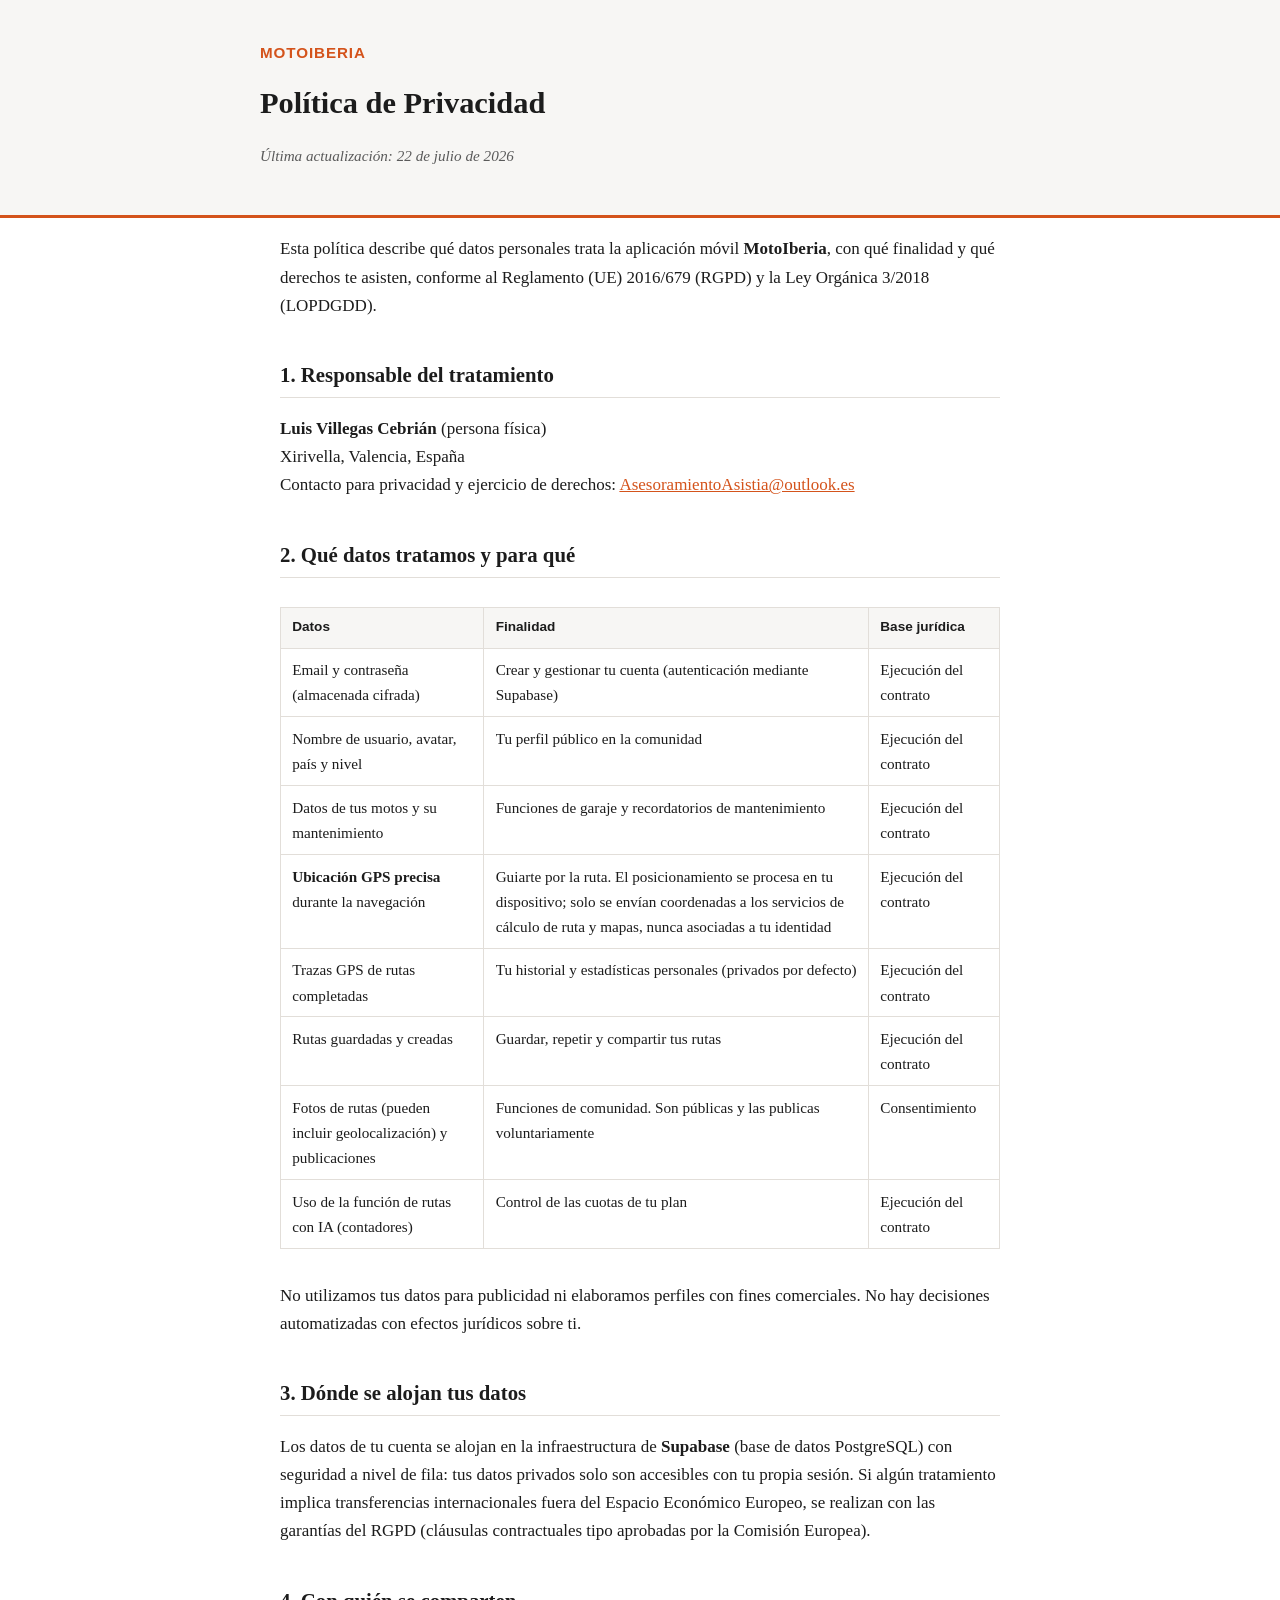
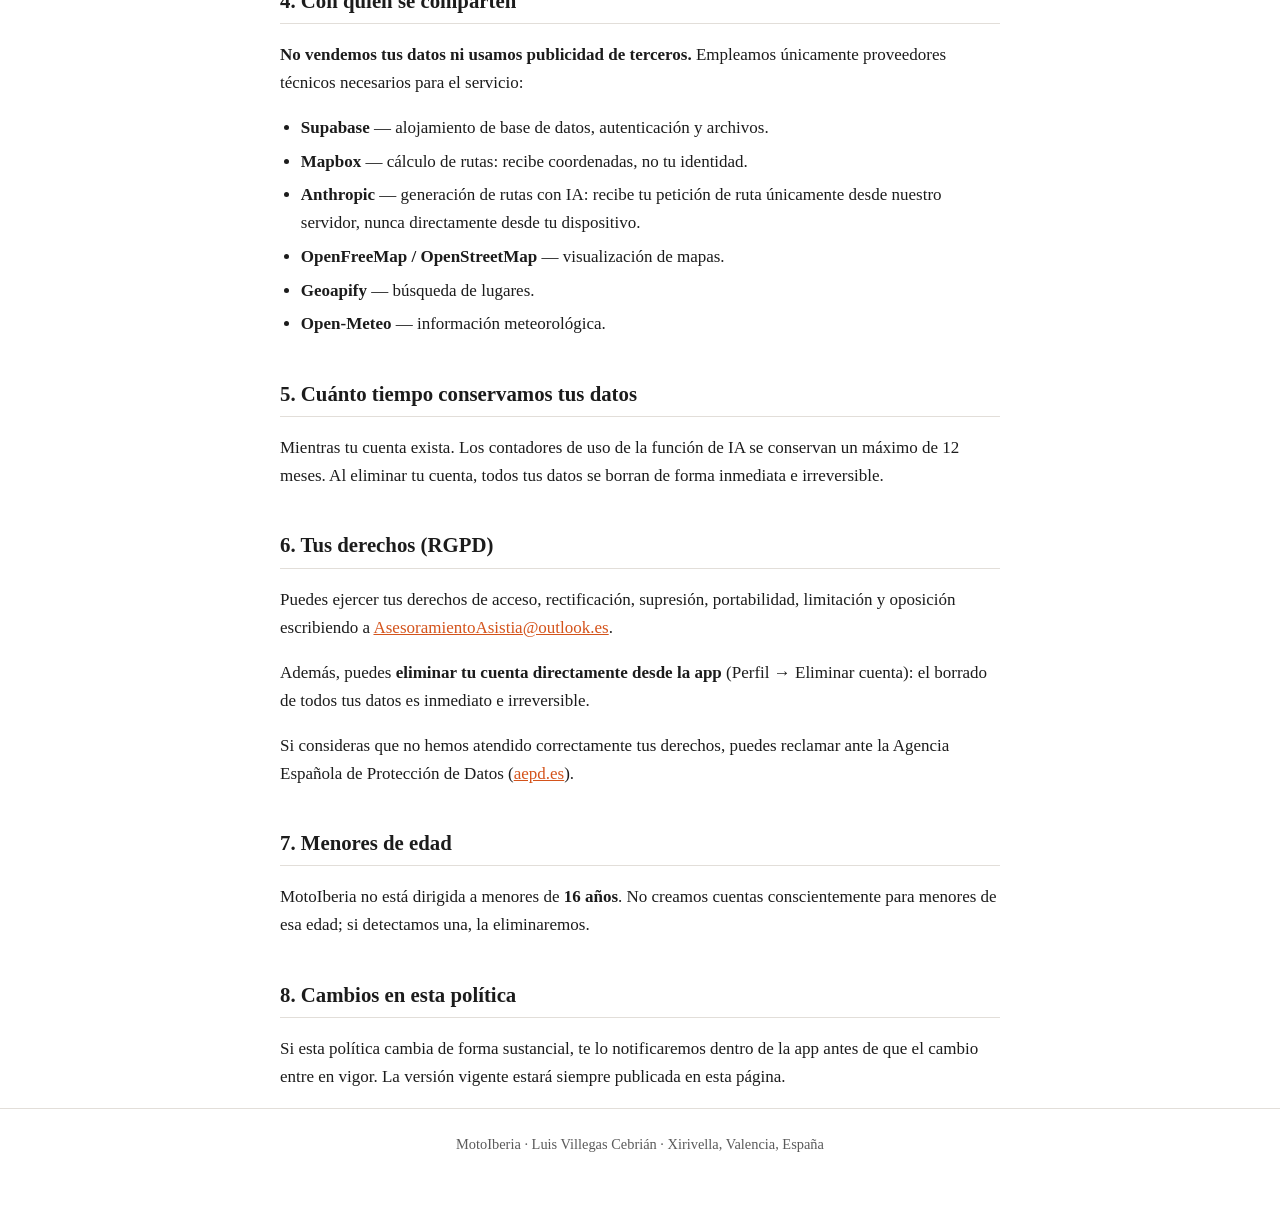
==== index.html @ 8671e5a4 "Política de privacidad de MotoIberia v1 (22/07/2026) Co-Authored-By: Claude Fable 5 <noreply@anthrop" ====
<!DOCTYPE html>
<html lang="es">
<head>
<meta charset="utf-8">
<meta name="viewport" content="width=device-width, initial-scale=1">
<title>Política de Privacidad · MotoIberia</title>
<meta name="description" content="Política de privacidad de la aplicación MotoIberia — rutas en moto por la Península Ibérica.">
<style>
  :root {
    --bg: #ffffff;
    --surface: #f7f6f4;
    --text: #1c1c1c;
    --muted: #5a5a5a;
    --accent: #d4531b;
    --border: #e2ded9;
  }
  @media (prefers-color-scheme: dark) {
    :root {
      --bg: #0d0d0d;
      --surface: #161616;
      --text: #f0f0f0;
      --muted: #a8a8a8;
      --accent: #ff6b2b;
      --border: #2a2a2a;
    }
  }
  * { box-sizing: border-box; }
  body {
    margin: 0;
    background: var(--bg);
    color: var(--text);
    font: 17px/1.65 Georgia, "Times New Roman", serif;
  }
  header {
    border-bottom: 3px solid var(--accent);
    background: var(--surface);
    padding: 2.5rem 1.25rem 2rem;
  }
  .wrap { max-width: 760px; margin: 0 auto; padding: 0 1.25rem; }
  header .wrap { padding: 0; max-width: 760px; margin: 0 auto; }
  h1 { font-size: 1.9rem; margin: 0 0 .4rem; }
  .brand {
    font-family: "Helvetica Neue", Arial, sans-serif;
    font-weight: 700;
    letter-spacing: .06em;
    text-transform: uppercase;
    color: var(--accent);
    font-size: .95rem;
    margin-bottom: .8rem;
  }
  .updated { color: var(--muted); font-size: .95rem; font-style: italic; }
  main { padding: 2rem 0 4rem; }
  h2 {
    font-size: 1.3rem;
    margin: 2.4rem 0 .8rem;
    padding-bottom: .3rem;
    border-bottom: 1px solid var(--border);
  }
  table { border-collapse: collapse; width: 100%; margin: 1rem 0; font-size: .95rem; }
  th, td { border: 1px solid var(--border); padding: .55rem .7rem; text-align: left; vertical-align: top; }
  th { background: var(--surface); font-family: "Helvetica Neue", Arial, sans-serif; font-size: .85rem; }
  .tabla-scroll { overflow-x: auto; }
  a { color: var(--accent); }
  footer {
    border-top: 1px solid var(--border);
    color: var(--muted);
    font-size: .9rem;
    padding: 1.5rem 1.25rem 3rem;
    text-align: center;
  }
  ul { padding-left: 1.3rem; }
  li { margin-bottom: .35rem; }
</style>
</head>
<body>

<header>
  <div class="wrap">
    <div class="brand">MotoIberia</div>
    <h1>Política de Privacidad</h1>
    <p class="updated">Última actualización: 22 de julio de 2026</p>
  </div>
</header>

<main class="wrap">

  <p>Esta política describe qué datos personales trata la aplicación móvil
  <strong>MotoIberia</strong>, con qué finalidad y qué derechos te asisten,
  conforme al Reglamento (UE) 2016/679 (RGPD) y la Ley Orgánica 3/2018
  (LOPDGDD).</p>

  <h2>1. Responsable del tratamiento</h2>
  <p>
    <strong>Luis Villegas Cebrián</strong> (persona física)<br>
    Xirivella, Valencia, España<br>
    Contacto para privacidad y ejercicio de derechos:
    <a href="mailto:AsesoramientoAsistia@outlook.es">AsesoramientoAsistia@outlook.es</a>
  </p>

  <h2>2. Qué datos tratamos y para qué</h2>
  <div class="tabla-scroll">
  <table>
    <tr><th>Datos</th><th>Finalidad</th><th>Base jurídica</th></tr>
    <tr>
      <td>Email y contraseña (almacenada cifrada)</td>
      <td>Crear y gestionar tu cuenta (autenticación mediante Supabase)</td>
      <td>Ejecución del contrato</td>
    </tr>
    <tr>
      <td>Nombre de usuario, avatar, país y nivel</td>
      <td>Tu perfil público en la comunidad</td>
      <td>Ejecución del contrato</td>
    </tr>
    <tr>
      <td>Datos de tus motos y su mantenimiento</td>
      <td>Funciones de garaje y recordatorios de mantenimiento</td>
      <td>Ejecución del contrato</td>
    </tr>
    <tr>
      <td><strong>Ubicación GPS precisa</strong> durante la navegación</td>
      <td>Guiarte por la ruta. El posicionamiento se procesa en tu dispositivo;
          solo se envían coordenadas a los servicios de cálculo de ruta y mapas,
          nunca asociadas a tu identidad</td>
      <td>Ejecución del contrato</td>
    </tr>
    <tr>
      <td>Trazas GPS de rutas completadas</td>
      <td>Tu historial y estadísticas personales (privados por defecto)</td>
      <td>Ejecución del contrato</td>
    </tr>
    <tr>
      <td>Rutas guardadas y creadas</td>
      <td>Guardar, repetir y compartir tus rutas</td>
      <td>Ejecución del contrato</td>
    </tr>
    <tr>
      <td>Fotos de rutas (pueden incluir geolocalización) y publicaciones</td>
      <td>Funciones de comunidad. Son públicas y las publicas voluntariamente</td>
      <td>Consentimiento</td>
    </tr>
    <tr>
      <td>Uso de la función de rutas con IA (contadores)</td>
      <td>Control de las cuotas de tu plan</td>
      <td>Ejecución del contrato</td>
    </tr>
  </table>
  </div>
  <p>No utilizamos tus datos para publicidad ni elaboramos perfiles con fines
  comerciales. No hay decisiones automatizadas con efectos jurídicos sobre ti.</p>

  <h2>3. Dónde se alojan tus datos</h2>
  <p>Los datos de tu cuenta se alojan en la infraestructura de
  <strong>Supabase</strong> (base de datos PostgreSQL) con seguridad a nivel de
  fila: tus datos privados solo son accesibles con tu propia sesión. Si algún
  tratamiento implica transferencias internacionales fuera del Espacio Económico
  Europeo, se realizan con las garantías del RGPD (cláusulas contractuales tipo
  aprobadas por la Comisión Europea).</p>

  <h2>4. Con quién se comparten</h2>
  <p><strong>No vendemos tus datos ni usamos publicidad de terceros.</strong>
  Empleamos únicamente proveedores técnicos necesarios para el servicio:</p>
  <ul>
    <li><strong>Supabase</strong> — alojamiento de base de datos, autenticación y archivos.</li>
    <li><strong>Mapbox</strong> — cálculo de rutas: recibe coordenadas, no tu identidad.</li>
    <li><strong>Anthropic</strong> — generación de rutas con IA: recibe tu petición de
        ruta únicamente desde nuestro servidor, nunca directamente desde tu dispositivo.</li>
    <li><strong>OpenFreeMap / OpenStreetMap</strong> — visualización de mapas.</li>
    <li><strong>Geoapify</strong> — búsqueda de lugares.</li>
    <li><strong>Open-Meteo</strong> — información meteorológica.</li>
  </ul>

  <h2>5. Cuánto tiempo conservamos tus datos</h2>
  <p>Mientras tu cuenta exista. Los contadores de uso de la función de IA se
  conservan un máximo de 12 meses. Al eliminar tu cuenta, todos tus datos se
  borran de forma inmediata e irreversible.</p>

  <h2>6. Tus derechos (RGPD)</h2>
  <p>Puedes ejercer tus derechos de acceso, rectificación, supresión,
  portabilidad, limitación y oposición escribiendo a
  <a href="mailto:AsesoramientoAsistia@outlook.es">AsesoramientoAsistia@outlook.es</a>.</p>
  <p>Además, puedes <strong>eliminar tu cuenta directamente desde la app</strong>
  (Perfil → Eliminar cuenta): el borrado de todos tus datos es inmediato e
  irreversible.</p>
  <p>Si consideras que no hemos atendido correctamente tus derechos, puedes
  reclamar ante la Agencia Española de Protección de Datos
  (<a href="https://www.aepd.es" rel="noopener">aepd.es</a>).</p>

  <h2>7. Menores de edad</h2>
  <p>MotoIberia no está dirigida a menores de <strong>16 años</strong>. No
  creamos cuentas conscientemente para menores de esa edad; si detectamos una,
  la eliminaremos.</p>

  <h2>8. Cambios en esta política</h2>
  <p>Si esta política cambia de forma sustancial, te lo notificaremos dentro de
  la app antes de que el cambio entre en vigor. La versión vigente estará
  siempre publicada en esta página.</p>

</main>

<footer>
  MotoIberia · Luis Villegas Cebrián · Xirivella, Valencia, España
</footer>

</body>
</html>
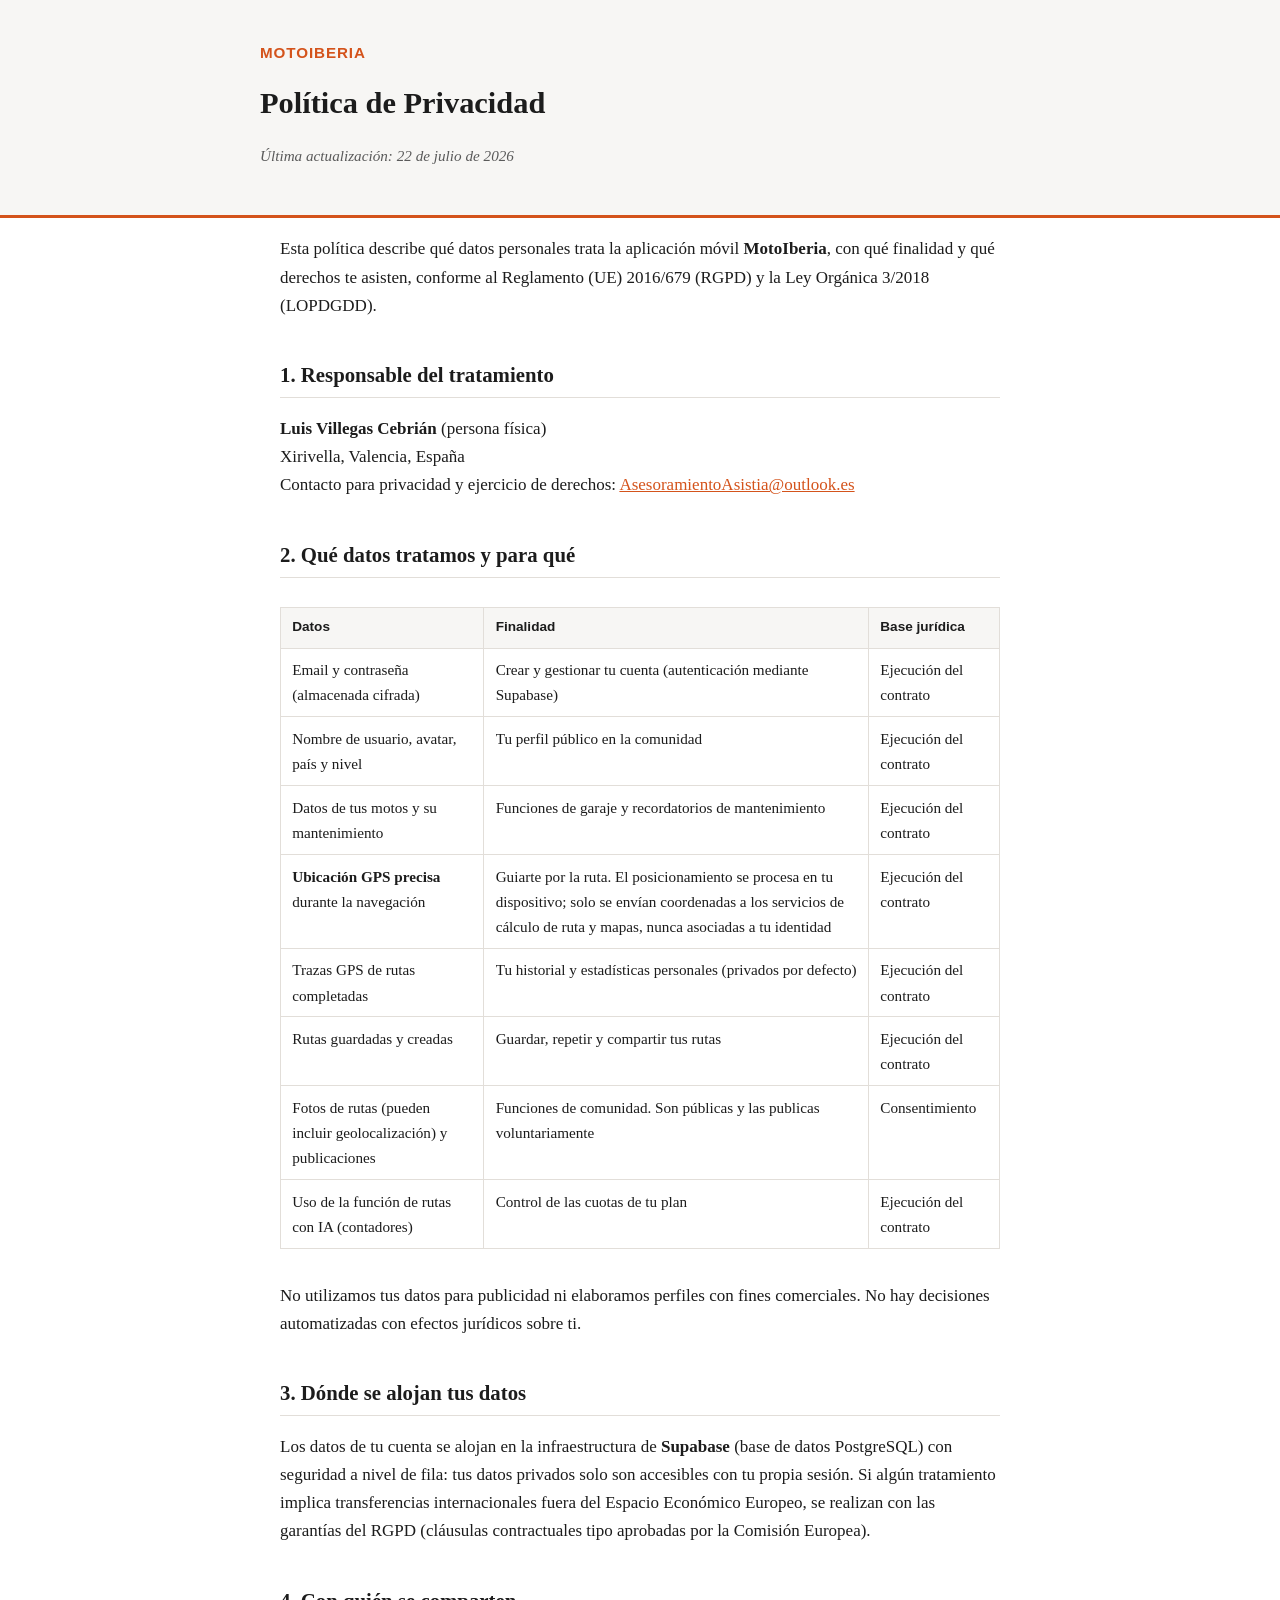
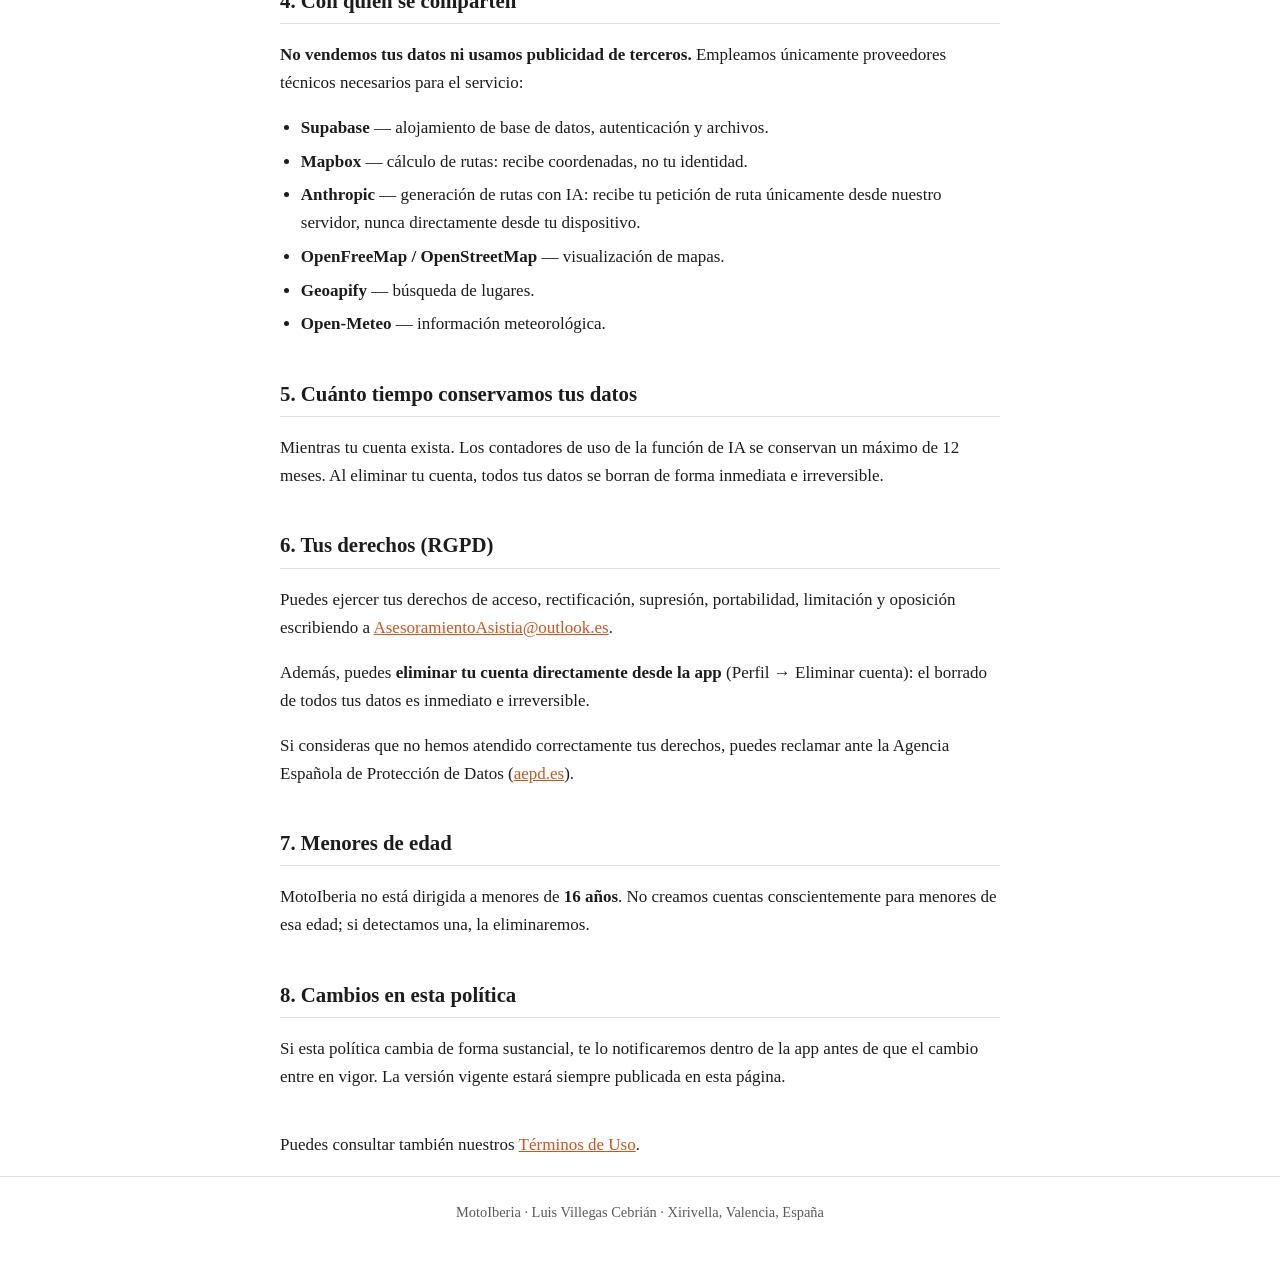
==== commit 2884c55a: "Términos de Uso de MotoIberia v1 (09/08/2026) Requisito de Apple (guideline 1.2) para apps con conte" ====
--- a/index.html
+++ b/index.html
@@ -195,6 +195,11 @@
   la app antes de que el cambio entre en vigor. La versión vigente estará
   siempre publicada en esta página.</p>
 
+  <p style="margin-top:2.5rem">
+    Puedes consultar también nuestros
+    <a href="./terminos.html">Términos de Uso</a>.
+  </p>
+
 </main>
 
 <footer>
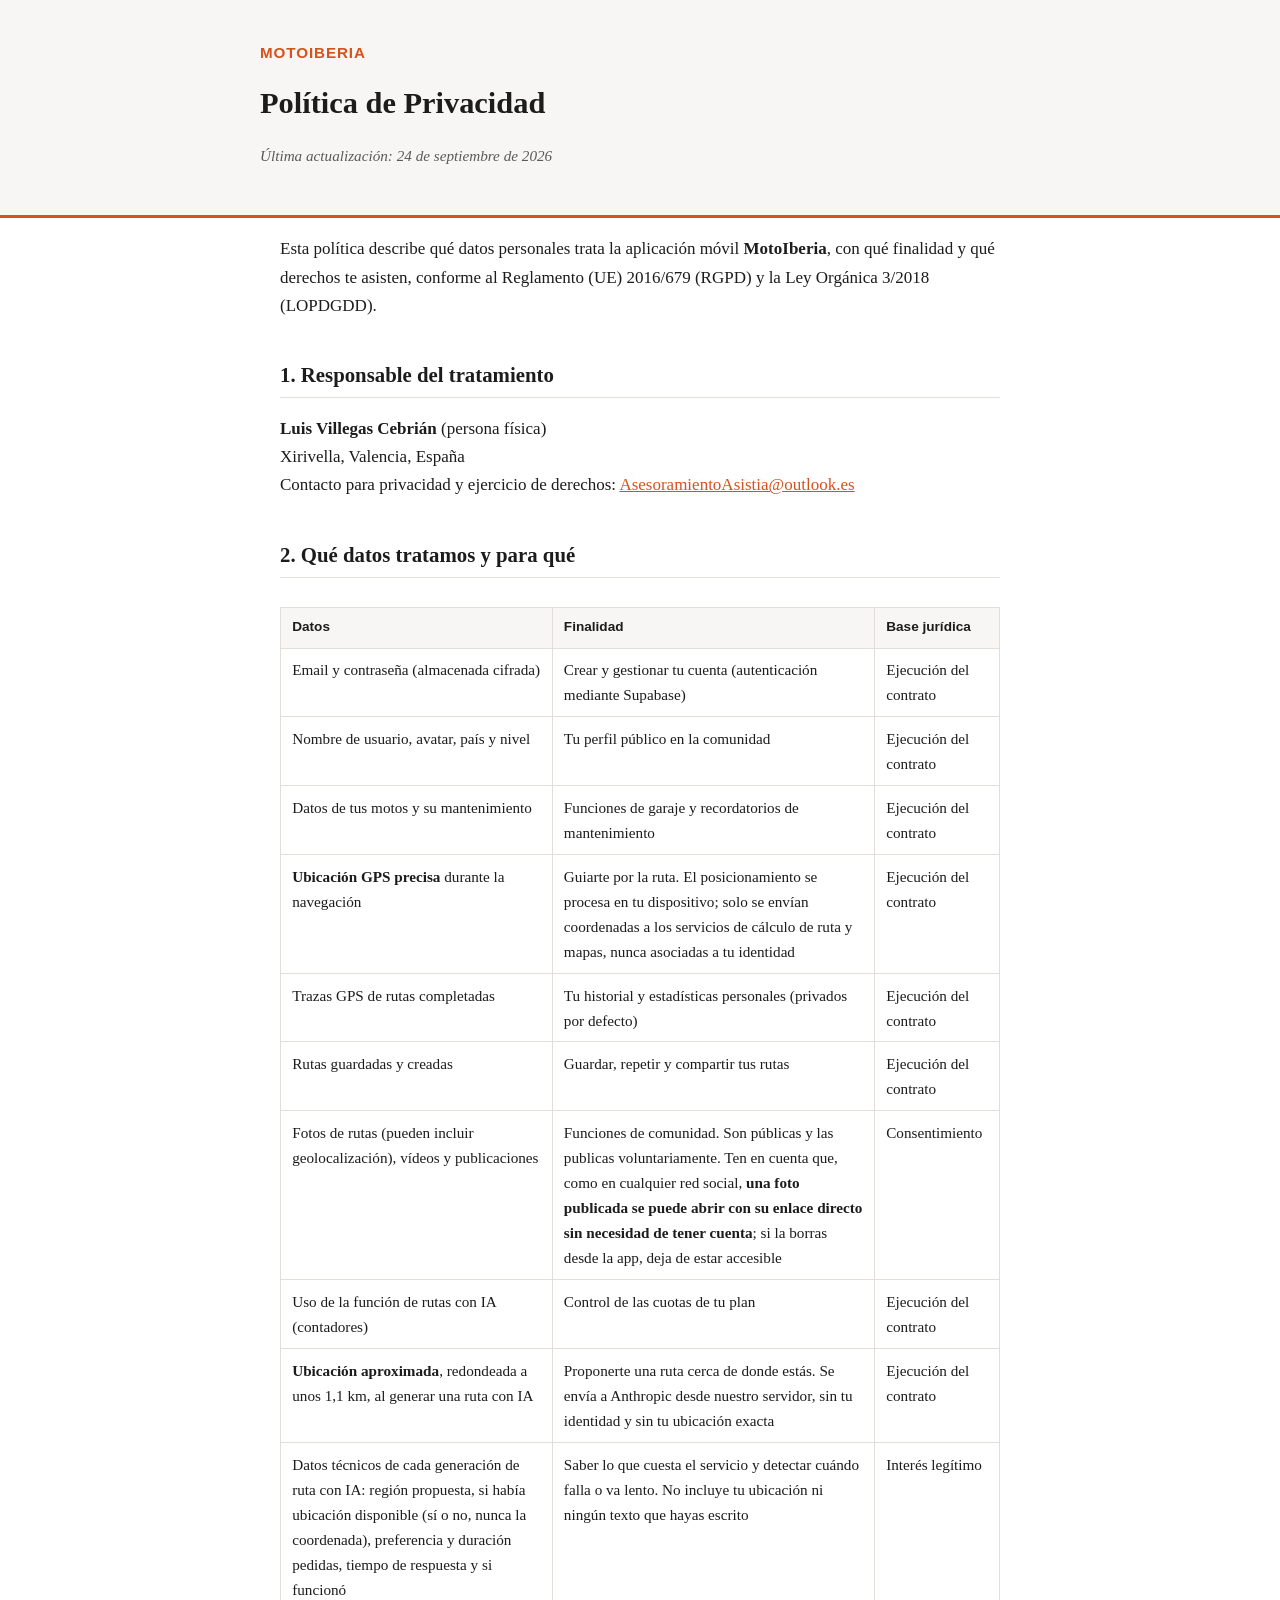
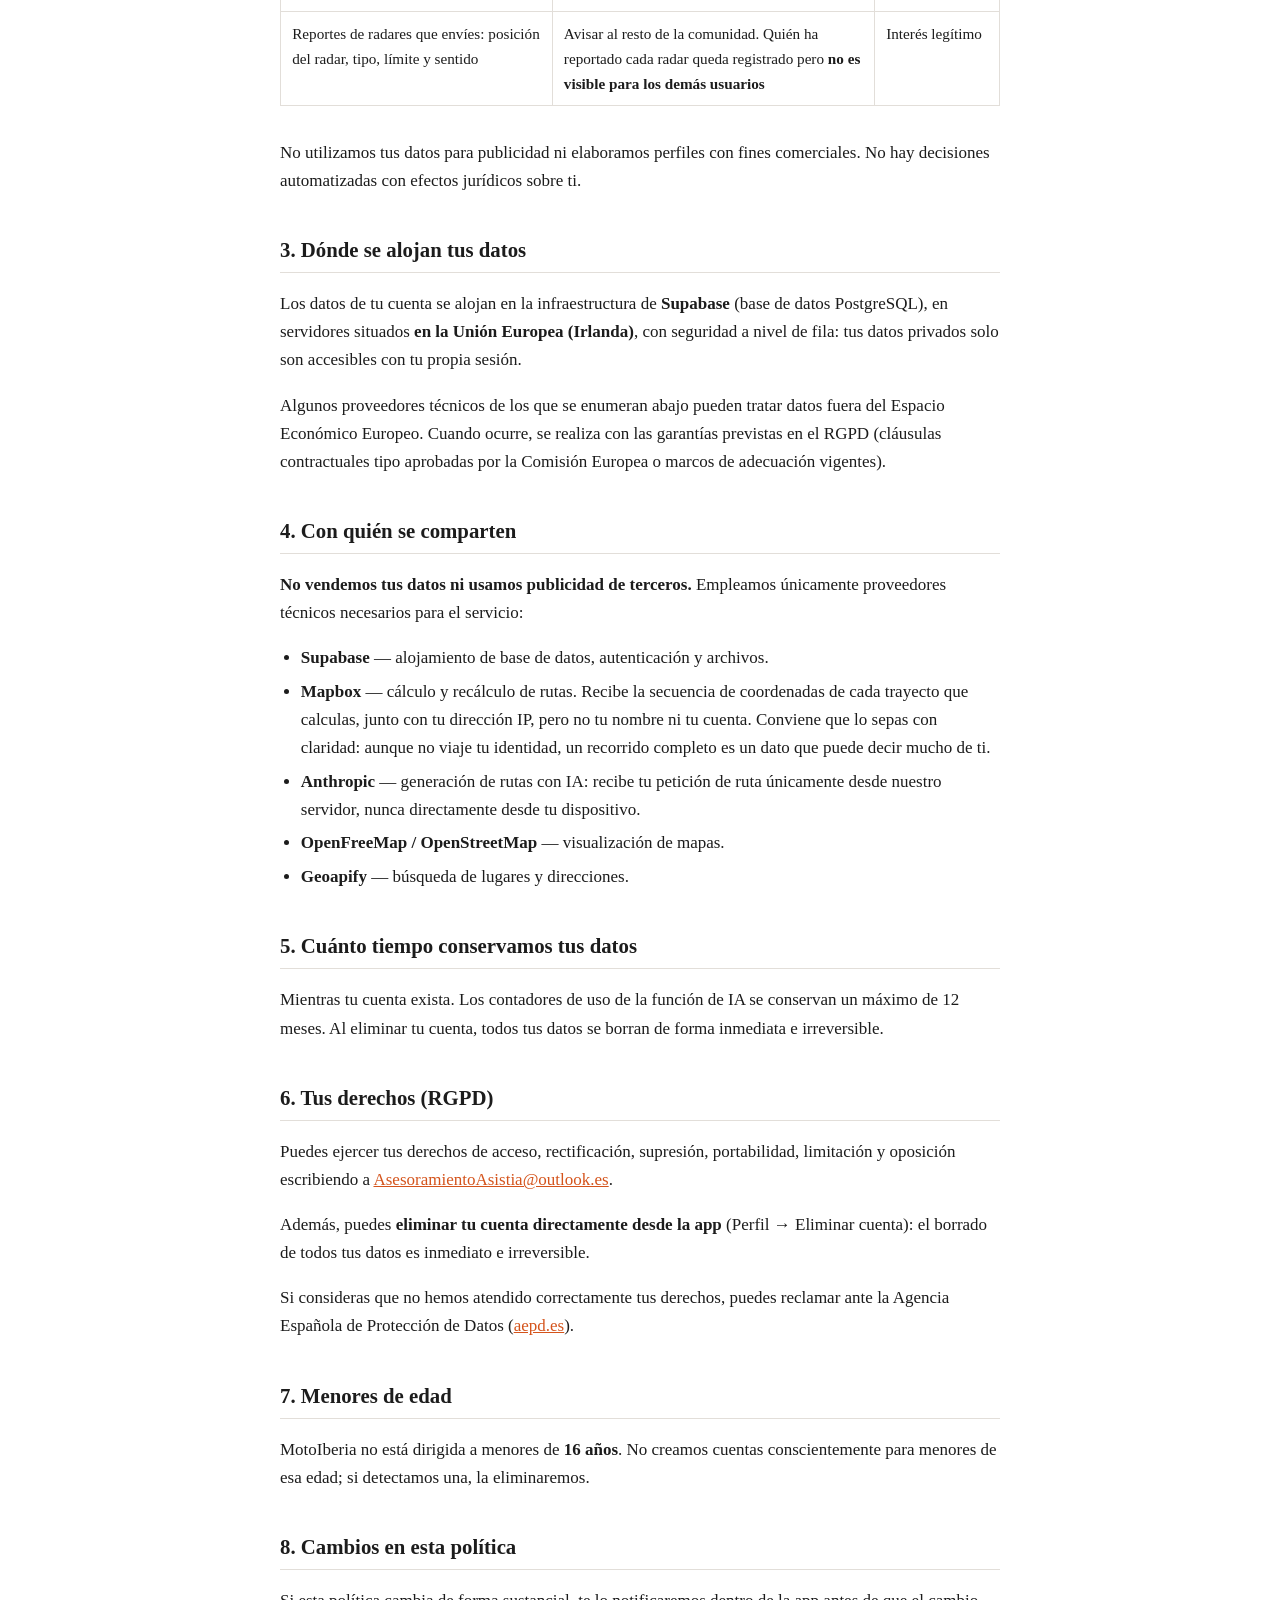
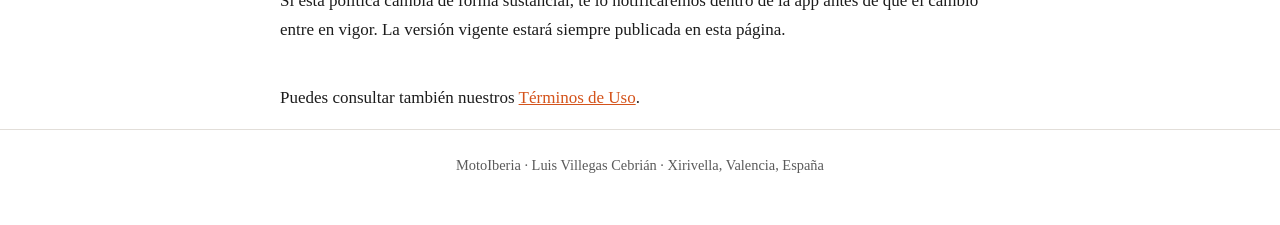
==== commit 44546ddf: "Politica al dia con lo que la app hace de verdad (24/09/2026) Revisada contra el codigo fichero a fi" ====
--- a/index.html
+++ b/index.html
@@ -78,7 +78,7 @@
   <div class="wrap">
     <div class="brand">MotoIberia</div>
     <h1>Política de Privacidad</h1>
-    <p class="updated">Última actualización: 22 de julio de 2026</p>
+    <p class="updated">Última actualización: 24 de septiembre de 2026</p>
   </div>
 </header>
 
@@ -134,14 +134,41 @@
       <td>Ejecución del contrato</td>
     </tr>
     <tr>
-      <td>Fotos de rutas (pueden incluir geolocalización) y publicaciones</td>
-      <td>Funciones de comunidad. Son públicas y las publicas voluntariamente</td>
+      <td>Fotos de rutas (pueden incluir geolocalización), vídeos y
+          publicaciones</td>
+      <td>Funciones de comunidad. Son públicas y las publicas voluntariamente.
+          Ten en cuenta que, como en cualquier red social, <strong>una foto
+          publicada se puede abrir con su enlace directo sin necesidad de
+          tener cuenta</strong>; si la borras desde la app, deja de estar
+          accesible</td>
       <td>Consentimiento</td>
     </tr>
     <tr>
       <td>Uso de la función de rutas con IA (contadores)</td>
       <td>Control de las cuotas de tu plan</td>
       <td>Ejecución del contrato</td>
+    </tr>
+    <tr>
+      <td><strong>Ubicación aproximada</strong>, redondeada a unos 1,1&nbsp;km,
+          al generar una ruta con IA</td>
+      <td>Proponerte una ruta cerca de donde estás. Se envía a Anthropic desde
+          nuestro servidor, sin tu identidad y sin tu ubicación exacta</td>
+      <td>Ejecución del contrato</td>
+    </tr>
+    <tr>
+      <td>Datos técnicos de cada generación de ruta con IA: región propuesta,
+          si había ubicación disponible (sí o no, nunca la coordenada),
+          preferencia y duración pedidas, tiempo de respuesta y si funcionó</td>
+      <td>Saber lo que cuesta el servicio y detectar cuándo falla o va lento.
+          No incluye tu ubicación ni ningún texto que hayas escrito</td>
+      <td>Interés legítimo</td>
+    </tr>
+    <tr>
+      <td>Reportes de radares que envíes: posición del radar, tipo, límite y
+          sentido</td>
+      <td>Avisar al resto de la comunidad. Quién ha reportado cada radar queda
+          registrado pero <strong>no es visible para los demás usuarios</strong></td>
+      <td>Interés legítimo</td>
     </tr>
   </table>
   </div>
@@ -150,23 +177,29 @@
 
   <h2>3. Dónde se alojan tus datos</h2>
   <p>Los datos de tu cuenta se alojan en la infraestructura de
-  <strong>Supabase</strong> (base de datos PostgreSQL) con seguridad a nivel de
-  fila: tus datos privados solo son accesibles con tu propia sesión. Si algún
-  tratamiento implica transferencias internacionales fuera del Espacio Económico
-  Europeo, se realizan con las garantías del RGPD (cláusulas contractuales tipo
-  aprobadas por la Comisión Europea).</p>
+  <strong>Supabase</strong> (base de datos PostgreSQL), en servidores situados
+  <strong>en la Unión Europea (Irlanda)</strong>, con seguridad a nivel de fila:
+  tus datos privados solo son accesibles con tu propia sesión.</p>
+
+  <p>Algunos proveedores técnicos de los que se enumeran abajo pueden tratar
+  datos fuera del Espacio Económico Europeo. Cuando ocurre, se realiza con las
+  garantías previstas en el RGPD (cláusulas contractuales tipo aprobadas por la
+  Comisión Europea o marcos de adecuación vigentes).</p>
 
   <h2>4. Con quién se comparten</h2>
   <p><strong>No vendemos tus datos ni usamos publicidad de terceros.</strong>
   Empleamos únicamente proveedores técnicos necesarios para el servicio:</p>
   <ul>
     <li><strong>Supabase</strong> — alojamiento de base de datos, autenticación y archivos.</li>
-    <li><strong>Mapbox</strong> — cálculo de rutas: recibe coordenadas, no tu identidad.</li>
+    <li><strong>Mapbox</strong> — cálculo y recálculo de rutas. Recibe la
+      secuencia de coordenadas de cada trayecto que calculas, junto con tu
+      dirección IP, pero no tu nombre ni tu cuenta. Conviene que lo sepas con
+      claridad: aunque no viaje tu identidad, un recorrido completo es un dato
+      que puede decir mucho de ti.</li>
     <li><strong>Anthropic</strong> — generación de rutas con IA: recibe tu petición de
         ruta únicamente desde nuestro servidor, nunca directamente desde tu dispositivo.</li>
     <li><strong>OpenFreeMap / OpenStreetMap</strong> — visualización de mapas.</li>
-    <li><strong>Geoapify</strong> — búsqueda de lugares.</li>
-    <li><strong>Open-Meteo</strong> — información meteorológica.</li>
+    <li><strong>Geoapify</strong> — búsqueda de lugares y direcciones.</li>
   </ul>
 
   <h2>5. Cuánto tiempo conservamos tus datos</h2>
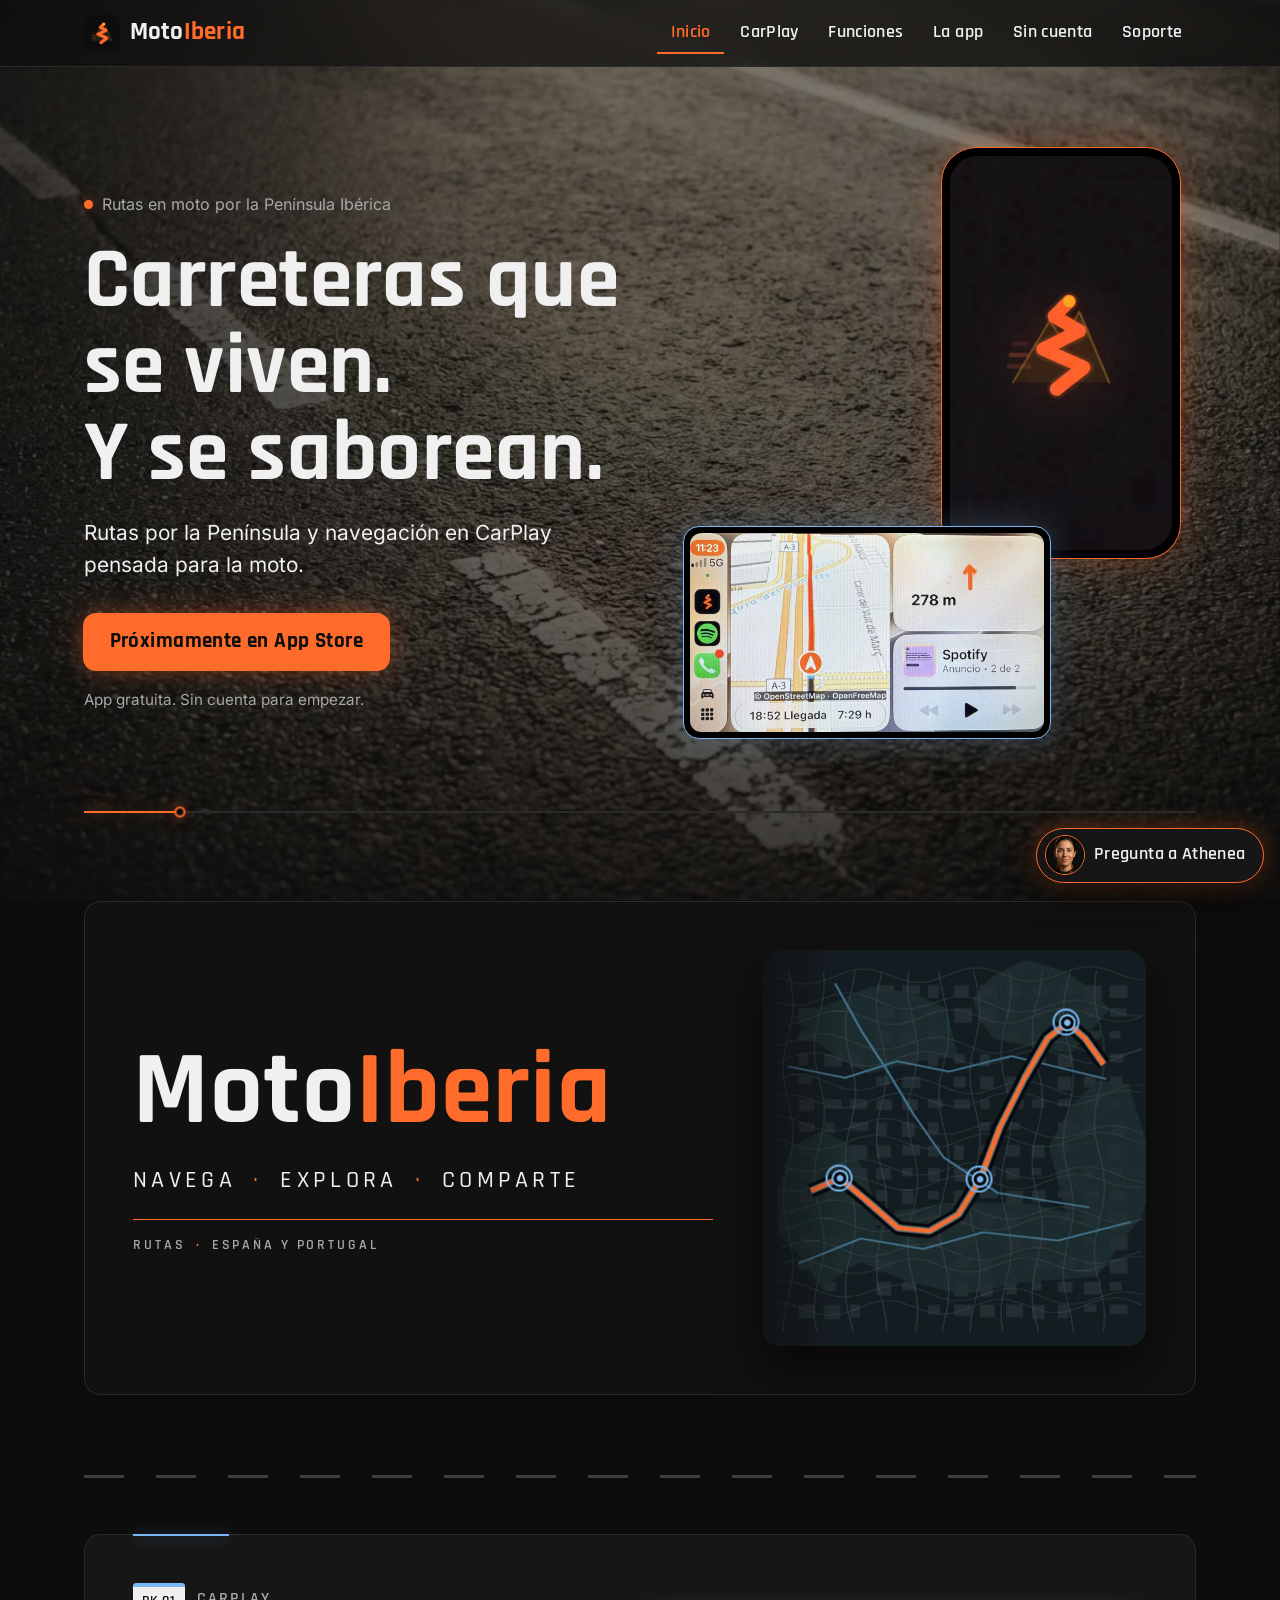
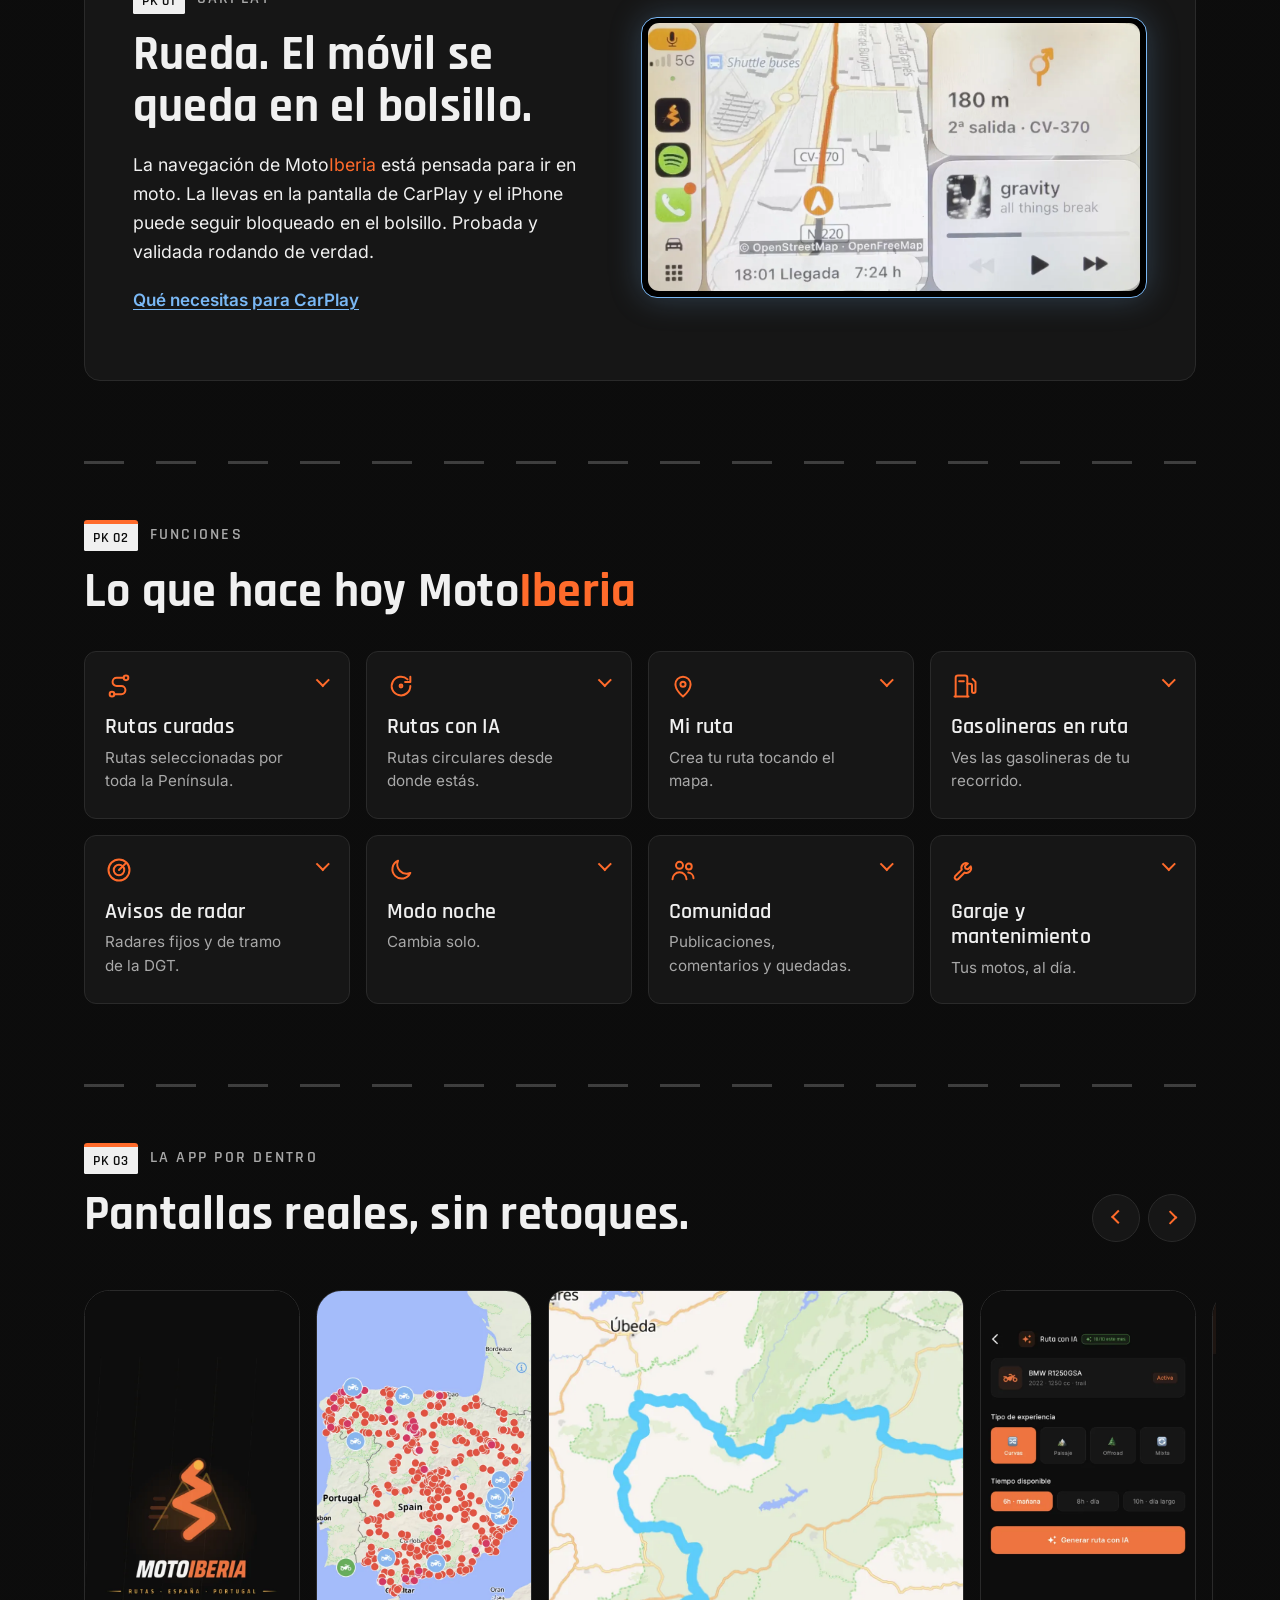
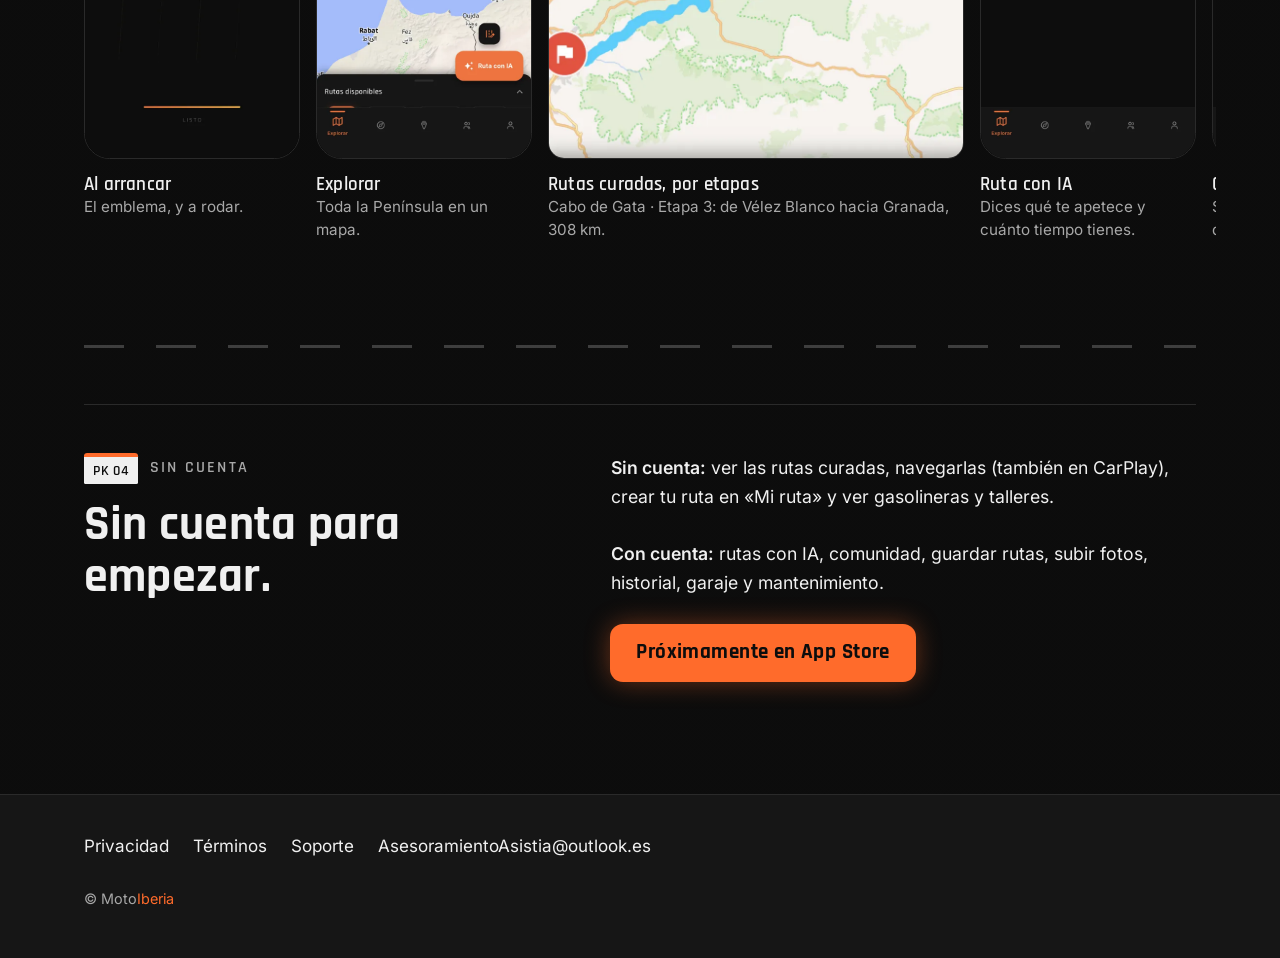
==== commit e525f089: "Web nueva de MotoIberia Portada rediseñada: rutas por la Península, CarPlay en moto (foto y vídeo re" ====
--- a/index.html
+++ b/index.html
@@ -3,240 +3,372 @@
 <head>
 <meta charset="utf-8">
 <meta name="viewport" content="width=device-width, initial-scale=1">
-<title>Política de Privacidad · MotoIberia</title>
-<meta name="description" content="Política de privacidad de la aplicación MotoIberia — rutas en moto por la Península Ibérica.">
-<style>
-  :root {
-    --bg: #ffffff;
-    --surface: #f7f6f4;
-    --text: #1c1c1c;
-    --muted: #5a5a5a;
-    --accent: #d4531b;
-    --border: #e2ded9;
-  }
-  @media (prefers-color-scheme: dark) {
-    :root {
-      --bg: #0d0d0d;
-      --surface: #161616;
-      --text: #f0f0f0;
-      --muted: #a8a8a8;
-      --accent: #ff6b2b;
-      --border: #2a2a2a;
+<title>MotoIberia · Rutas en moto con navegación en CarPlay</title>
+<meta name="description" content="MotoIberia: rutas en moto por la Península Ibérica con navegación en CarPlay pensada para la moto. Rutas curadas, rutas con IA y comunidad. Gratis.">
+<meta name="robots" content="index, follow, max-image-preview:large">
+<link rel="canonical" href="https://motoiberia.asist-ia.org/">
+<meta name="theme-color" content="#0D0D0D">
+
+<meta property="og:type" content="website">
+<meta property="og:site_name" content="MotoIberia">
+<meta property="og:locale" content="es_ES">
+<meta property="og:title" content="MotoIberia: carreteras que se viven. Y se saborean.">
+<meta property="og:description" content="MotoIberia: rutas en moto por la Península Ibérica con navegación en CarPlay pensada para la moto. Rutas curadas, rutas con IA y comunidad. Gratis.">
+<meta property="og:url" content="https://motoiberia.asist-ia.org/">
+<meta property="og:image" content="https://motoiberia.asist-ia.org/img/og-motoiberia.jpg">
+<meta property="og:image:width" content="1200">
+<meta property="og:image:height" content="630">
+<meta property="og:image:alt" content="MotoIberia: rutas en moto por la Península Ibérica">
+<meta name="twitter:card" content="summary_large_image">
+
+<link rel="icon" type="image/png" sizes="32x32" href="img/favicon-32.png">
+<link rel="apple-touch-icon" href="img/apple-touch-icon.png">
+
+<link rel="preload" href="fonts/rajdhani-latin-700-normal.woff2" as="font" type="font/woff2" crossorigin>
+<link rel="preload" href="fonts/inter-latin-400-normal.woff2" as="font" type="font/woff2" crossorigin>
+<link rel="stylesheet" href="estilos.css">
+<script src="menu.js"></script>
+<script src="asistente.js" defer></script>
+<script src="movimiento.js" defer></script>
+
+<!-- Datos estructurados: la marca como responsable y la app gratuita, sin valoraciones ni reseñas. -->
+<script type="application/ld+json">
+{
+  "@context": "https://schema.org",
+  "@graph": [
+    {
+      "@type": "Organization",
+      "@id": "https://motoiberia.asist-ia.org/#organizacion",
+      "name": "MotoIberia",
+      "url": "https://motoiberia.asist-ia.org/",
+      "logo": "https://motoiberia.asist-ia.org/img/logo-512.png"
+    },
+    {
+      "@type": "WebSite",
+      "@id": "https://motoiberia.asist-ia.org/#sitio",
+      "url": "https://motoiberia.asist-ia.org/",
+      "name": "MotoIberia",
+      "inLanguage": "es",
+      "publisher": { "@id": "https://motoiberia.asist-ia.org/#organizacion" }
+    },
+    {
+      "@type": "SoftwareApplication",
+      "@id": "https://motoiberia.asist-ia.org/#app",
+      "name": "MotoIberia",
+      "url": "https://motoiberia.asist-ia.org/",
+      "description": "Rutas en moto por la Península Ibérica con navegación en CarPlay pensada para la moto.",
+      "image": "https://motoiberia.asist-ia.org/img/og-motoiberia.jpg",
+      "screenshot": "https://motoiberia.asist-ia.org/img/iphone-explorar.webp",
+      "video": { "@type": "VideoObject", "name": "MotoIberia en marcha", "description": "Un recorrido por la app, de Explorar a una ruta con IA.", "thumbnailUrl": "https://motoiberia.asist-ia.org/img/app-en-marcha.webp", "contentUrl": "https://motoiberia.asist-ia.org/img/app-en-marcha.mp4", "uploadDate": "2026-10-01" },
+      "operatingSystem": "iOS 15 o posterior",
+      "applicationCategory": "TravelApplication",
+      "inLanguage": "es",
+      "offers": { "@type": "Offer", "price": "0", "priceCurrency": "EUR" },
+      "featureList": [
+        "Navegación en CarPlay pensada para la moto",
+        "Rutas curadas por la Península, con etapas para las largas",
+        "Rutas circulares generadas con IA desde donde estás",
+        "Crea tu ruta tocando el mapa",
+        "Gasolineras en ruta",
+        "Avisos de radares fijos y de tramo de la DGT",
+        "Modo noche automático",
+        "Comunidad con publicaciones, comentarios y quedadas, con moderación",
+        "Garaje y mantenimiento de tus motos"
+      ],
+      "author": { "@id": "https://motoiberia.asist-ia.org/#organizacion" },
+      "publisher": { "@id": "https://motoiberia.asist-ia.org/#organizacion" }
     }
-  }
-  * { box-sizing: border-box; }
-  body {
-    margin: 0;
-    background: var(--bg);
-    color: var(--text);
-    font: 17px/1.65 Georgia, "Times New Roman", serif;
-  }
-  header {
-    border-bottom: 3px solid var(--accent);
-    background: var(--surface);
-    padding: 2.5rem 1.25rem 2rem;
-  }
-  .wrap { max-width: 760px; margin: 0 auto; padding: 0 1.25rem; }
-  header .wrap { padding: 0; max-width: 760px; margin: 0 auto; }
-  h1 { font-size: 1.9rem; margin: 0 0 .4rem; }
-  .brand {
-    font-family: "Helvetica Neue", Arial, sans-serif;
-    font-weight: 700;
-    letter-spacing: .06em;
-    text-transform: uppercase;
-    color: var(--accent);
-    font-size: .95rem;
-    margin-bottom: .8rem;
-  }
-  .updated { color: var(--muted); font-size: .95rem; font-style: italic; }
-  main { padding: 2rem 0 4rem; }
-  h2 {
-    font-size: 1.3rem;
-    margin: 2.4rem 0 .8rem;
-    padding-bottom: .3rem;
-    border-bottom: 1px solid var(--border);
-  }
-  table { border-collapse: collapse; width: 100%; margin: 1rem 0; font-size: .95rem; }
-  th, td { border: 1px solid var(--border); padding: .55rem .7rem; text-align: left; vertical-align: top; }
-  th { background: var(--surface); font-family: "Helvetica Neue", Arial, sans-serif; font-size: .85rem; }
-  .tabla-scroll { overflow-x: auto; }
-  a { color: var(--accent); }
-  footer {
-    border-top: 1px solid var(--border);
-    color: var(--muted);
-    font-size: .9rem;
-    padding: 1.5rem 1.25rem 3rem;
-    text-align: center;
-  }
-  ul { padding-left: 1.3rem; }
-  li { margin-bottom: .35rem; }
-</style>
+  ]
+}
+</script>
 </head>
-<body>
-
-<header>
-  <div class="wrap">
-    <div class="brand">MotoIberia</div>
-    <h1>Política de Privacidad</h1>
-    <p class="updated">Última actualización: 24 de septiembre de 2026</p>
+<body class="mi">
+
+<a class="mi-skip" href="#contenido">Saltar al contenido</a>
+
+<header class="mi-top">
+  <div class="mi-top__in">
+    <a class="mi-brand" href="./" aria-label="MotoIberia, inicio"><img src="img/logo-512.png" width="36" height="36" alt=""><span aria-hidden="true">Moto<b>Iberia</b></span></a>
+    <button class="mi-menu-btn" type="button" aria-expanded="false" aria-controls="mi-nav">Menú</button>
+    <nav class="mi-nav" id="mi-nav" aria-label="Principal">
+      <ul>
+        <li><a href="./" aria-current="page">Inicio</a></li>
+        <li><a href="./#carplay">CarPlay</a></li>
+        <li><a href="./#funciones">Funciones</a></li>
+        <li><a href="./#la-app">La app</a></li>
+        <li><a href="./#sin-cuenta">Sin cuenta</a></li>
+        <li><a href="soporte.html">Soporte</a></li>
+      </ul>
+    </nav>
   </div>
 </header>
 
-<main class="wrap">
-
-  <p>Esta política describe qué datos personales trata la aplicación móvil
-  <strong>MotoIberia</strong>, con qué finalidad y qué derechos te asisten,
-  conforme al Reglamento (UE) 2016/679 (RGPD) y la Ley Orgánica 3/2018
-  (LOPDGDD).</p>
-
-  <h2>1. Responsable del tratamiento</h2>
-  <p>
-    <strong>Luis Villegas Cebrián</strong> (persona física)<br>
-    Xirivella, Valencia, España<br>
-    Contacto para privacidad y ejercicio de derechos:
-    <a href="mailto:AsesoramientoAsistia@outlook.es">AsesoramientoAsistia@outlook.es</a>
-  </p>
-
-  <h2>2. Qué datos tratamos y para qué</h2>
-  <div class="tabla-scroll">
-  <table>
-    <tr><th>Datos</th><th>Finalidad</th><th>Base jurídica</th></tr>
-    <tr>
-      <td>Email y contraseña (almacenada cifrada)</td>
-      <td>Crear y gestionar tu cuenta (autenticación mediante Supabase)</td>
-      <td>Ejecución del contrato</td>
-    </tr>
-    <tr>
-      <td>Nombre de usuario, avatar, país y nivel</td>
-      <td>Tu perfil público en la comunidad</td>
-      <td>Ejecución del contrato</td>
-    </tr>
-    <tr>
-      <td>Datos de tus motos y su mantenimiento</td>
-      <td>Funciones de garaje y recordatorios de mantenimiento</td>
-      <td>Ejecución del contrato</td>
-    </tr>
-    <tr>
-      <td><strong>Ubicación GPS precisa</strong> durante la navegación</td>
-      <td>Guiarte por la ruta. El posicionamiento se procesa en tu dispositivo;
-          solo se envían coordenadas a los servicios de cálculo de ruta y mapas,
-          nunca asociadas a tu identidad</td>
-      <td>Ejecución del contrato</td>
-    </tr>
-    <tr>
-      <td>Trazas GPS de rutas completadas</td>
-      <td>Tu historial y estadísticas personales (privados por defecto)</td>
-      <td>Ejecución del contrato</td>
-    </tr>
-    <tr>
-      <td>Rutas guardadas y creadas</td>
-      <td>Guardar, repetir y compartir tus rutas</td>
-      <td>Ejecución del contrato</td>
-    </tr>
-    <tr>
-      <td>Fotos de rutas (pueden incluir geolocalización), vídeos y
-          publicaciones</td>
-      <td>Funciones de comunidad. Son públicas y las publicas voluntariamente.
-          Ten en cuenta que, como en cualquier red social, <strong>una foto
-          publicada se puede abrir con su enlace directo sin necesidad de
-          tener cuenta</strong>; si la borras desde la app, deja de estar
-          accesible</td>
-      <td>Consentimiento</td>
-    </tr>
-    <tr>
-      <td>Uso de la función de rutas con IA (contadores)</td>
-      <td>Control de las cuotas de tu plan</td>
-      <td>Ejecución del contrato</td>
-    </tr>
-    <tr>
-      <td><strong>Ubicación aproximada</strong>, redondeada a unos 1,1&nbsp;km,
-          al generar una ruta con IA</td>
-      <td>Proponerte una ruta cerca de donde estás. Se envía a Anthropic desde
-          nuestro servidor, sin tu identidad y sin tu ubicación exacta</td>
-      <td>Ejecución del contrato</td>
-    </tr>
-    <tr>
-      <td>Datos técnicos de cada generación de ruta con IA: región propuesta,
-          si había ubicación disponible (sí o no, nunca la coordenada),
-          preferencia y duración pedidas, tiempo de respuesta y si funcionó</td>
-      <td>Saber lo que cuesta el servicio y detectar cuándo falla o va lento.
-          No incluye tu ubicación ni ningún texto que hayas escrito</td>
-      <td>Interés legítimo</td>
-    </tr>
-    <tr>
-      <td>Reportes de radares que envíes: posición del radar, tipo, límite y
-          sentido</td>
-      <td>Avisar al resto de la comunidad. Quién ha reportado cada radar queda
-          registrado pero <strong>no es visible para los demás usuarios</strong></td>
-      <td>Interés legítimo</td>
-    </tr>
-  </table>
+<main id="contenido" class="mi-portada">
+
+  <!-- ===================== CABECERA ===================== -->
+  <section class="mi-sec mi-inicio" id="inicio" aria-labelledby="t-inicio">
+
+    <div class="mi-inicio__texto">
+      <p class="mi-eyebrow">Rutas en moto por la Península Ibérica</p>
+      <h1 class="mi-h1" id="t-inicio"><span>Carreteras que se viven.</span> <span>Y se saborean.</span></h1>
+      <p class="mi-lead">Rutas por la Península y navegación en CarPlay pensada para la moto.</p>
+      <p><span class="mi-btn">Próximamente en App Store</span></p>
+      <p class="mi-nota">App gratuita. Sin cuenta para empezar.</p>
+    </div>
+
+    <div class="mi-escena">
+
+      <figure class="mi-iphone" data-paralaje="-0.06">
+        <div class="mi-iphone__in mi-iphone__in--video">
+          <video class="mi-video" width="600" height="1066" poster="img/app-en-marcha.webp" autoplay muted loop playsinline preload="auto" aria-label="Vídeo: un recorrido por la app, de Explorar a una ruta con IA">
+            <source src="img/app-en-marcha.mp4" type="video/mp4">
+          </video>
+        </div>
+      </figure>
+
+      <!-- CarPlay real, en vista dividida: mapa, siguiente maniobra y música. -->
+      <figure class="mi-pantalla" data-paralaje="0.05">
+        <div class="mi-pantalla__in">
+          <img src="img/carplay-cabecera.webp" width="1280" height="720" alt="MotoIberia en la pantalla de CarPlay de una moto, en vista dividida: el mapa con la ruta, la siguiente maniobra a 278 metros y la música" decoding="async" fetchpriority="high">
+        </div>
+      </figure>
+
+    </div>
+
+    <div class="mi-route mi-route--anim" aria-hidden="true"></div>
+  </section>
+
+  <!-- ===================== MARCA ===================== -->
+  <section class="mi-sec" aria-label="La marca">
+    <div class="mi-marca" data-revela>
+      <div class="mi-marca__texto">
+        <p class="mi-marca__rotulo" aria-hidden="true">Moto<b>Iberia</b></p>
+        <p class="mi-marca__lema">Navega <i>·</i> Explora <i>·</i> Comparte</p>
+        <p class="mi-marca__pie">Rutas <i>·</i> España y Portugal</p>
+      </div>
+      <figure class="mi-marca__mapa">
+        <img src="img/marca-mapa.webp" width="740" height="764" alt="" loading="lazy" decoding="async">
+        <span class="mi-wp" style="--x:20%;--y:57.6%;--d:0s"></span>
+        <span class="mi-wp" style="--x:56.5%;--y:57.9%;--d:.45s"></span>
+        <span class="mi-wp" style="--x:79.2%;--y:18.3%;--d:.9s"></span>
+      </figure>
+    </div>
+  </section>
+
+  <div class="mi-carril" aria-hidden="true"><span></span></div>
+
+  <!-- ===================== CARPLAY ===================== -->
+  <section class="mi-sec" id="carplay" aria-labelledby="t-carplay">
+    <div class="mi-carplay" data-revela>
+
+      <div class="mi-carplay__texto">
+        <p class="mi-pk"><span>PK 01</span> CarPlay</p>
+        <h2 class="mi-h2" id="t-carplay">Rueda. El móvil se queda en el bolsillo.</h2>
+        <p class="mi-p">La navegación de Moto<b class="mi-i">Iberia</b> está pensada para ir en moto. La llevas en la pantalla de CarPlay y el iPhone puede seguir bloqueado en el bolsillo. Probada y validada rodando de verdad.</p>
+        <p><a class="mi-enlace" href="soporte.html#carplay">Qué necesitas para CarPlay</a></p>
+      </div>
+
+      <!-- CarPlay en marcha, vista dividida. Vídeo sin sonido, en bucle; proporción real de la pantalla (1280×696). -->
+      <figure class="mi-pantalla" data-revela>
+        <div class="mi-pantalla__in mi-pantalla__in--video">
+          <video class="mi-video" width="1280" height="696" poster="img/carplay-rodando.webp" autoplay muted loop playsinline preload="metadata" aria-label="Vídeo: MotoIberia navegando en la pantalla de CarPlay de una moto, con la cuenta atrás hasta la rotonda y la música al lado">
+            <source src="img/carplay-rodando.mp4" type="video/mp4">
+          </video>
+        </div>
+      </figure>
+
+    </div>
+  </section>
+
+  <div class="mi-carril" aria-hidden="true"><span></span></div>
+
+  <!-- ===================== FUNCIONES ===================== -->
+  <section class="mi-sec" id="funciones" aria-labelledby="t-funciones">
+    <p class="mi-pk"><span>PK 02</span> Funciones</p>
+    <h2 class="mi-h2" id="t-funciones">Lo que hace hoy Moto<b class="mi-i">Iberia</b></h2>
+
+    <ul class="mi-funciones">
+
+      <li data-revela style="--i:0">
+        <details class="mi-card">
+          <summary>
+            <svg class="mi-ico" viewBox="0 0 24 24" aria-hidden="true"><circle cx="6" cy="19" r="2"/><circle cx="18" cy="5" r="2"/><path d="M8 19h6a3.5 3.5 0 0 0 0-7h-4a3.5 3.5 0 0 1 0-7h6"/></svg>
+            <h3>Rutas curadas</h3>
+            <span class="mi-card__resumen">Rutas seleccionadas por toda la Península.</span>
+          </summary>
+          <div class="mi-card__mas"><p>Las rutas largas vienen con etapas, para dividir el viaje en tramos.</p></div>
+        </details>
+      </li>
+
+      <li data-revela style="--i:1">
+        <details class="mi-card">
+          <summary>
+            <svg class="mi-ico" viewBox="0 0 24 24" aria-hidden="true"><path d="M20 12a8 8 0 1 1-2.4-5.7"/><path d="M20 4v4.5h-4.5"/><circle cx="12" cy="12" r="1.2"/></svg>
+            <h3>Rutas con IA</h3>
+            <span class="mi-card__resumen">Rutas circulares desde donde estás.</span>
+          </summary>
+          <div class="mi-card__mas"><p>Para proponértela solo se usa tu ubicación aproximada. Necesita cuenta.</p></div>
+        </details>
+      </li>
+
+      <li data-revela style="--i:2">
+        <details class="mi-card">
+          <summary>
+            <svg class="mi-ico" viewBox="0 0 24 24" aria-hidden="true"><path d="M12 21s-6.5-5.4-6.5-10.5a6.5 6.5 0 0 1 13 0C18.5 15.6 12 21 12 21z"/><circle cx="12" cy="10.5" r="2.2"/></svg>
+            <h3>Mi ruta</h3>
+            <span class="mi-card__resumen">Crea tu ruta tocando el mapa.</span>
+          </summary>
+          <div class="mi-card__mas"><p>Marca los puntos tocando el mapa o buscando una dirección. La ruta sale siempre desde donde estás y la navegas al momento.</p></div>
+        </details>
+      </li>
+
+      <li data-revela style="--i:3">
+        <details class="mi-card">
+          <summary>
+            <svg class="mi-ico" viewBox="0 0 24 24" aria-hidden="true"><path d="M4 21V5a2 2 0 0 1 2-2h6a2 2 0 0 1 2 2v16"/><path d="M3 21h12"/><path d="M7 8h4"/><path d="M14 10h2.5a1.5 1.5 0 0 1 1.5 1.5v5a1.5 1.5 0 0 0 3 0V8.5L18.5 6"/></svg>
+            <h3>Gasolineras en ruta</h3>
+            <span class="mi-card__resumen">Ves las gasolineras de tu recorrido.</span>
+          </summary>
+          <div class="mi-card__mas"><p>Las que te encuentras a lo largo de la ruta que llevas.</p></div>
+        </details>
+      </li>
+
+      <li data-revela style="--i:0">
+        <details class="mi-card">
+          <summary>
+            <svg class="mi-ico" viewBox="0 0 24 24" aria-hidden="true"><circle cx="12" cy="12" r="9"/><circle cx="12" cy="12" r="4.5"/><path d="M12 12l5.5-5.5"/></svg>
+            <h3>Avisos de radar</h3>
+            <span class="mi-card__resumen">Radares fijos y de tramo de la DGT.</span>
+          </summary>
+          <div class="mi-card__mas"><p>Radares fijos y de tramo de la DGT. No incluye radares municipales ni los de Cataluña, el País Vasco o Portugal.</p></div>
+        </details>
+      </li>
+
+      <li data-revela style="--i:1">
+        <details class="mi-card">
+          <summary>
+            <svg class="mi-ico" viewBox="0 0 24 24" aria-hidden="true"><path d="M20 14.5A8 8 0 0 1 9.5 4a8 8 0 1 0 10.5 10.5z"/></svg>
+            <h3>Modo noche</h3>
+            <span class="mi-card__resumen">Cambia solo.</span>
+          </summary>
+          <div class="mi-card__mas"><p>La app pasa sola a modo noche, sin que toques nada.</p></div>
+        </details>
+      </li>
+
+      <li data-revela style="--i:2">
+        <details class="mi-card">
+          <summary>
+            <svg class="mi-ico" viewBox="0 0 24 24" aria-hidden="true"><circle cx="9" cy="8" r="3"/><path d="M3 20a6 6 0 0 1 12 0"/><circle cx="17" cy="9" r="2.5"/><path d="M16.5 14.2A5 5 0 0 1 21 19"/></svg>
+            <h3>Comunidad</h3>
+            <span class="mi-card__resumen">Publicaciones, comentarios y quedadas.</span>
+          </summary>
+          <div class="mi-card__mas"><p>Con moderación: cada publicación y comentario se puede denunciar, y puedes bloquear a quien quieras. Las denuncias se revisan en menos de 24 horas.</p></div>
+        </details>
+      </li>
+
+      <li data-revela style="--i:3">
+        <details class="mi-card">
+          <summary>
+            <svg class="mi-ico" viewBox="0 0 24 24" aria-hidden="true"><path d="M14.5 6.5a4 4 0 0 0-5.3 5.2L3.5 17.4a1.8 1.8 0 0 0 2.5 2.5l5.7-5.7a4 4 0 0 0 5.2-5.3l-2.4 2.4-2.1-.5-.5-2.1z"/></svg>
+            <h3>Garaje y mantenimiento</h3>
+            <span class="mi-card__resumen">Tus motos, al día.</span>
+          </summary>
+          <div class="mi-card__mas"><p>Guarda tus motos y recibe recordatorios de mantenimiento.</p></div>
+        </details>
+      </li>
+
+    </ul>
+  </section>
+
+  <div class="mi-carril" aria-hidden="true"><span></span></div>
+
+  <!-- ===================== LA APP POR DENTRO ===================== -->
+  <section class="mi-sec" id="la-app" aria-labelledby="t-la-app">
+    <p class="mi-pk"><span>PK 03</span> La app por dentro</p>
+    <div class="mi-galeria__cab">
+      <h2 class="mi-h2" id="t-la-app">Pantallas reales, sin retoques.</h2>
+      <div class="mi-galeria__flechas">
+        <button type="button" class="mi-flecha" data-galeria="-1" aria-label="Pantalla anterior"></button>
+        <button type="button" class="mi-flecha mi-flecha--sig" data-galeria="1" aria-label="Pantalla siguiente"></button>
+      </div>
+    </div>
+    <ul class="mi-galeria" id="galeria" tabindex="0" aria-label="Capturas de la app; desliza para ver más">
+      <li class="mi-toma">
+        <figure>
+          <div class="mi-toma__marco"><img src="img/iphone-bienvenida.webp" width="600" height="1304" alt="Pantalla de bienvenida de MotoIberia con el emblema" loading="lazy" decoding="async"></div>
+          <figcaption><b>Al arrancar</b> El emblema, y a rodar.</figcaption>
+        </figure>
+      </li>
+      <li class="mi-toma">
+        <figure>
+          <div class="mi-toma__marco"><img src="img/iphone-explorar.webp" width="600" height="1304" alt="Pantalla Explorar: el mapa de la Península con las rutas" loading="lazy" decoding="async"></div>
+          <figcaption><b>Explorar</b> Toda la Península en un mapa.</figcaption>
+        </figure>
+      </li>
+      <li class="mi-toma mi-toma--ancha">
+        <figure>
+          <div class="mi-toma__marco"><img src="img/ruta-etapa.webp" width="900" height="960" alt="Mapa de la etapa 3 de la ruta curada de Cabo de Gata, de Vélez Blanco hacia Granada" loading="lazy" decoding="async"></div>
+          <figcaption><b>Rutas curadas, por etapas</b> Cabo de Gata · Etapa 3: de Vélez Blanco hacia Granada, 308 km.</figcaption>
+        </figure>
+      </li>
+      <li class="mi-toma">
+        <figure>
+          <div class="mi-toma__marco"><img src="img/iphone-ruta-ia.webp" width="600" height="1304" alt="Pantalla Ruta con IA: tipo de experiencia y tiempo disponible" loading="lazy" decoding="async"></div>
+          <figcaption><b>Ruta con IA</b> Dices qué te apetece y cuánto tiempo tienes.</figcaption>
+        </figure>
+      </li>
+      <li class="mi-toma">
+        <figure>
+          <div class="mi-toma__marco"><img src="img/iphone-ajustes.webp" width="600" height="1304" alt="Ajustes de la ruta: autopistas, peajes y tramos sin asfaltar" loading="lazy" decoding="async"></div>
+          <figcaption><b>Carretera secundaria</b> Sin autovías ni peajes, salvo que tú los quieras.</figcaption>
+        </figure>
+      </li>
+      <li class="mi-toma">
+        <figure>
+          <div class="mi-toma__marco"><img src="img/iphone-voz.webp" width="600" height="1304" alt="Idioma de la guía por voz: español, portugués, inglés, francés, alemán e italiano" loading="lazy" decoding="async"></div>
+          <figcaption><b>Guía por voz</b> En seis idiomas.</figcaption>
+        </figure>
+      </li>
+      <li class="mi-toma">
+        <figure>
+          <div class="mi-toma__marco"><img src="img/iphone-garaje.webp" width="600" height="1304" alt="Mi Garaje con la moto activa y sus datos" loading="lazy" decoding="async"></div>
+          <figcaption><b>Tu garaje</b> La moto activa, con sus datos y su mantenimiento.</figcaption>
+        </figure>
+      </li>
+    </ul>
+  </section>
+
+  <div class="mi-carril" aria-hidden="true"><span></span></div>
+
+  <!-- ===================== SIN CUENTA ===================== -->
+  <section class="mi-sec" id="sin-cuenta" aria-labelledby="t-sin-cuenta">
+    <div class="mi-sincuenta" data-revela>
+      <div>
+        <p class="mi-pk"><span>PK 04</span> Sin cuenta</p>
+        <h2 class="mi-h2" id="t-sin-cuenta">Sin cuenta para empezar.</h2>
+      </div>
+      <div>
+        <p class="mi-p"><strong>Sin cuenta:</strong> ver las rutas curadas, navegarlas (también en CarPlay), crear tu ruta en «Mi ruta» y ver gasolineras y talleres.</p>
+        <p class="mi-p"><strong>Con cuenta:</strong> rutas con IA, comunidad, guardar rutas, subir fotos, historial, garaje y mantenimiento.</p>
+        <p><span class="mi-btn">Próximamente en App Store</span></p>
+      </div>
+    </div>
+  </section>
+
+</main>
+
+<footer class="mi-foot">
+  <div class="mi-foot__in">
+    <nav aria-label="Pie de página">
+      <ul>
+        <li><a href="privacidad.html">Privacidad</a></li>
+        <li><a href="terminos.html">Términos</a></li>
+        <li><a href="soporte.html">Soporte</a></li>
+        <li><a href="mailto:AsesoramientoAsistia@outlook.es">AsesoramientoAsistia@outlook.es</a></li>
+      </ul>
+    </nav>
+    <p>© Moto<b class="mi-i">Iberia</b></p>
   </div>
-  <p>No utilizamos tus datos para publicidad ni elaboramos perfiles con fines
-  comerciales. No hay decisiones automatizadas con efectos jurídicos sobre ti.</p>
-
-  <h2>3. Dónde se alojan tus datos</h2>
-  <p>Los datos de tu cuenta se alojan en la infraestructura de
-  <strong>Supabase</strong> (base de datos PostgreSQL), en servidores situados
-  <strong>en la Unión Europea (Irlanda)</strong>, con seguridad a nivel de fila:
-  tus datos privados solo son accesibles con tu propia sesión.</p>
-
-  <p>Algunos proveedores técnicos de los que se enumeran abajo pueden tratar
-  datos fuera del Espacio Económico Europeo. Cuando ocurre, se realiza con las
-  garantías previstas en el RGPD (cláusulas contractuales tipo aprobadas por la
-  Comisión Europea o marcos de adecuación vigentes).</p>
-
-  <h2>4. Con quién se comparten</h2>
-  <p><strong>No vendemos tus datos ni usamos publicidad de terceros.</strong>
-  Empleamos únicamente proveedores técnicos necesarios para el servicio:</p>
-  <ul>
-    <li><strong>Supabase</strong> — alojamiento de base de datos, autenticación y archivos.</li>
-    <li><strong>Mapbox</strong> — cálculo y recálculo de rutas. Recibe la
-      secuencia de coordenadas de cada trayecto que calculas, junto con tu
-      dirección IP, pero no tu nombre ni tu cuenta. Conviene que lo sepas con
-      claridad: aunque no viaje tu identidad, un recorrido completo es un dato
-      que puede decir mucho de ti.</li>
-    <li><strong>Anthropic</strong> — generación de rutas con IA: recibe tu petición de
-        ruta únicamente desde nuestro servidor, nunca directamente desde tu dispositivo.</li>
-    <li><strong>OpenFreeMap / OpenStreetMap</strong> — visualización de mapas.</li>
-    <li><strong>Geoapify</strong> — búsqueda de lugares y direcciones.</li>
-  </ul>
-
-  <h2>5. Cuánto tiempo conservamos tus datos</h2>
-  <p>Mientras tu cuenta exista. Los contadores de uso de la función de IA se
-  conservan un máximo de 12 meses. Al eliminar tu cuenta, todos tus datos se
-  borran de forma inmediata e irreversible.</p>
-
-  <h2>6. Tus derechos (RGPD)</h2>
-  <p>Puedes ejercer tus derechos de acceso, rectificación, supresión,
-  portabilidad, limitación y oposición escribiendo a
-  <a href="mailto:AsesoramientoAsistia@outlook.es">AsesoramientoAsistia@outlook.es</a>.</p>
-  <p>Además, puedes <strong>eliminar tu cuenta directamente desde la app</strong>
-  (Perfil → Eliminar cuenta): el borrado de todos tus datos es inmediato e
-  irreversible.</p>
-  <p>Si consideras que no hemos atendido correctamente tus derechos, puedes
-  reclamar ante la Agencia Española de Protección de Datos
-  (<a href="https://www.aepd.es" rel="noopener">aepd.es</a>).</p>
-
-  <h2>7. Menores de edad</h2>
-  <p>MotoIberia no está dirigida a menores de <strong>16 años</strong>. No
-  creamos cuentas conscientemente para menores de esa edad; si detectamos una,
-  la eliminaremos.</p>
-
-  <h2>8. Cambios en esta política</h2>
-  <p>Si esta política cambia de forma sustancial, te lo notificaremos dentro de
-  la app antes de que el cambio entre en vigor. La versión vigente estará
-  siempre publicada en esta página.</p>
-
-  <p style="margin-top:2.5rem">
-    Puedes consultar también nuestros
-    <a href="./terminos.html">Términos de Uso</a>.
-  </p>
-
-</main>
-
-<footer>
-  MotoIberia · Luis Villegas Cebrián · Xirivella, Valencia, España
 </footer>
 
 </body>
--- a/estilos.css
+++ b/estilos.css
@@ -0,0 +1,1073 @@
+/* ==========================================================================
+   MotoIberia · estilos comunes
+   Dirección: «asfalto y brasa». Fondo negro, naranja fuego como único
+   protagonista y una línea de ruta con punto de paso como seña de identidad.
+   Todo lleva el prefijo mi- para no pisar otras páginas (p. ej. confirmada.html).
+   ========================================================================== */
+
+/* ---------- Tipografías autoalojadas (sin servidores de terceros) ---------- */
+@font-face { font-family: "Rajdhani"; font-style: normal; font-weight: 500; font-display: swap;
+  src: url("fonts/rajdhani-latin-500-normal.woff2") format("woff2"); }
+@font-face { font-family: "Rajdhani"; font-style: normal; font-weight: 600; font-display: swap;
+  src: url("fonts/rajdhani-latin-600-normal.woff2") format("woff2"); }
+@font-face { font-family: "Rajdhani"; font-style: normal; font-weight: 700; font-display: swap;
+  src: url("fonts/rajdhani-latin-700-normal.woff2") format("woff2"); }
+@font-face { font-family: "Inter"; font-style: normal; font-weight: 400; font-display: swap;
+  src: url("fonts/inter-latin-400-normal.woff2") format("woff2"); }
+@font-face { font-family: "Inter"; font-style: normal; font-weight: 500; font-display: swap;
+  src: url("fonts/inter-latin-500-normal.woff2") format("woff2"); }
+@font-face { font-family: "Inter"; font-style: normal; font-weight: 600; font-display: swap;
+  src: url("fonts/inter-latin-600-normal.woff2") format("woff2"); }
+
+/* ---------- Variables de marca ---------- */
+:root {
+  --mi-bg: #0D0D0D;
+  --mi-card: #161616;
+  --mi-line: #2A2A2A;
+  --mi-text: #F0F0F0;
+  --mi-muted: #A8A8A8;
+  --mi-fire: #FF6B2B;
+  --mi-fire-soft: #FF8A57;       /* naranja algo más claro para el hover */
+  --mi-blue: #7AB8F5;            /* azul CarPlay: solo para lo que es de CarPlay */
+  --mi-glow: rgba(255, 107, 43, .42);  /* brillo suave del neón */
+  --mi-r-s: 8px;
+  --mi-r-m: 12px;
+  --mi-r-l: 16px;
+  --mi-font-head: "Rajdhani", "Segoe UI", system-ui, sans-serif;
+  --mi-font-body: "Inter", system-ui, -apple-system, "Segoe UI", sans-serif;
+  --mi-ancho: 72rem;
+}
+
+html:has(body.mi) {
+  color-scheme: dark;
+  scroll-padding-top: 5rem;
+}
+
+/* ---------- Base ---------- */
+.mi, .mi *, .mi *::before, .mi *::after { box-sizing: border-box; }
+
+.mi {
+  margin: 0;
+  background: var(--mi-bg);
+  position: relative;
+  isolation: isolate;  /* las dos capas de fondo quedan por encima del negro */
+  min-height: 100vh;
+  color: var(--mi-text);
+  font: 400 1.0625rem/1.7 var(--mi-font-body);
+  -webkit-text-size-adjust: 100%;
+}
+
+.mi a { color: var(--mi-fire); text-underline-offset: .2em; }
+.mi a:hover { color: var(--mi-fire-soft); }
+
+.mi :focus-visible {
+  outline: 2px solid var(--mi-fire);
+  outline-offset: 3px;
+  border-radius: var(--mi-r-s);
+}
+
+.mi-skip {
+  position: absolute;
+  left: 1rem;
+  top: -5rem;
+  z-index: 50;
+  padding: .75rem 1rem;
+  background: var(--mi-fire);
+  color: var(--mi-bg);
+  font-weight: 600;
+  border-radius: var(--mi-r-s);
+  text-decoration: none;
+}
+.mi .mi-skip { color: var(--mi-bg); }
+.mi-skip:focus { top: 1rem; }
+
+/* ---------- Asfalto de fondo en toda la web ----------
+   Dos capas detrás del contenido:
+   · ::before, la foto FIJA a la ventana (en iPhone no hay
+     background-attachment: fixed; una capa fija hace lo mismo).
+   · ::after, un velo que va CON la página: suave en la cabecera de la
+     portada y más oscuro después, para que el texto largo se lea. */
+.mi::before {
+  content: "";
+  position: fixed;
+  inset: 0;
+  z-index: -2;
+  background: url("img/carretera.webp") 60% 40% / cover no-repeat;
+  pointer-events: none;
+}
+.mi::after {
+  content: "";
+  position: absolute;
+  inset: 0;
+  z-index: -1;
+  background: linear-gradient(180deg,
+    rgba(13, 13, 13, .3) 0, rgba(13, 13, 13, .3) 30rem,
+    rgba(13, 13, 13, .8) 58rem, rgba(13, 13, 13, .8) 100%);
+  pointer-events: none;
+}
+/* Privacidad, Términos y Soporte: páginas de lectura, velo oscuro entero */
+.mi:not(:has(.mi-inicio))::after { background: rgba(13, 13, 13, .86); }
+@media (max-width: 40rem) {
+  .mi::before { background-image: url("img/carretera-movil.webp"); background-position: 65% 30%; }
+  .mi::after {
+    background: linear-gradient(180deg,
+      rgba(13, 13, 13, .5) 0, rgba(13, 13, 13, .5) 28rem,
+      rgba(13, 13, 13, .82) 52rem, rgba(13, 13, 13, .82) 100%);
+  }
+}
+
+/* ---------- Cabecera y menú ---------- */
+.mi-top {
+  position: sticky;
+  top: 0;
+  z-index: 20;
+  background: rgba(13, 13, 13, .82);
+  -webkit-backdrop-filter: blur(12px) saturate(1.2);
+          backdrop-filter: blur(12px) saturate(1.2);
+  border-bottom: .5px solid var(--mi-line);
+}
+.mi-top__in {
+  max-width: var(--mi-ancho);
+  margin: 0 auto;
+  padding: .7rem 1.25rem;
+  display: flex;
+  flex-wrap: wrap;
+  align-items: center;
+  justify-content: space-between;
+  gap: .5rem 1rem;
+}
+
+.mi .mi-brand {
+  display: inline-flex;
+  align-items: center;
+  gap: .6rem;
+  font: 700 1.55rem/1 var(--mi-font-head);
+  letter-spacing: .01em;
+  color: var(--mi-text);
+  text-decoration: none;
+}
+.mi-brand img { width: 2.25rem; height: 2.25rem; border-radius: .55rem; }
+
+/* La marca en dos colores, como en el rótulo: «Moto» en blanco e «Iberia» en
+   naranja. Así la «I» no se confunde con una «l» («Motolberia»). */
+.mi-brand b, .mi-i, .mi-marca__rotulo b { font-weight: inherit; color: var(--mi-fire); }
+
+.mi-nav ul {
+  display: flex;
+  flex-wrap: wrap;
+  gap: .15rem;
+  margin: 0;
+  padding: 0;
+  list-style: none;
+}
+.mi .mi-nav a {
+  display: block;
+  padding: .8rem .85rem;
+  border-radius: var(--mi-r-s);
+  font: 600 1.1rem/1 var(--mi-font-head);
+  letter-spacing: .02em;
+  color: var(--mi-text);
+  text-decoration: none;
+}
+.mi .mi-nav a:hover { color: var(--mi-fire); }
+.mi .mi-nav a[aria-current="page"] {
+  color: var(--mi-fire);
+  box-shadow: inset 0 -2px 0 var(--mi-fire);
+  border-radius: 0;
+}
+
+.mi-menu-btn {
+  display: none;
+  align-items: center;
+  min-height: 2.75rem;
+  padding: 0 1rem;
+  background: var(--mi-card);
+  color: var(--mi-text);
+  border: .5px solid var(--mi-line);
+  border-radius: var(--mi-r-s);
+  font: 600 1.05rem/1 var(--mi-font-head);
+  letter-spacing: .02em;
+  cursor: pointer;
+}
+.mi-menu-btn[aria-expanded="true"] {
+  border-color: var(--mi-fire);
+  box-shadow: 0 0 .9rem var(--mi-glow);
+}
+
+@media (max-width: 47.99rem) {
+  .mi-nav { width: 100%; }
+  .mi-js .mi-menu-btn { display: inline-flex; }
+  .mi-js .mi-nav { display: none; }
+  .mi-js .mi-nav.is-open { display: block; }
+  .mi-js .mi-nav ul { flex-direction: column; padding-bottom: .5rem; }
+}
+
+/* ---------- Título de página con la línea de ruta ---------- */
+.mi-hero {
+  max-width: var(--mi-ancho);
+  margin: 0 auto;
+  padding: clamp(2.5rem, 8vw, 5rem) 1.25rem 0;
+}
+.mi-hero h1 {
+  margin: 0 0 .75rem;
+  font: 700 clamp(2.4rem, 7vw, 4rem)/1.04 var(--mi-font-head);
+  letter-spacing: .005em;
+}
+.mi-hero__meta {
+  margin: 0;
+  color: var(--mi-muted);
+  font-size: .95rem;
+}
+
+.mi-route {                  /* seña de identidad: tramo naranja con punto de paso */
+  position: relative;
+  height: 2px;
+  margin: 1.75rem 0 0;
+  background: var(--mi-line);
+}
+.mi-route::before {
+  content: "";
+  position: absolute;
+  inset: 0 auto 0 0;
+  width: 6rem;
+  background: var(--mi-fire);
+  box-shadow: 0 0 .9rem var(--mi-glow);
+}
+.mi-route::after {
+  content: "";
+  position: absolute;
+  left: 6rem;
+  top: 50%;
+  width: .7rem;
+  height: .7rem;
+  transform: translate(-50%, -50%);
+  border-radius: 50%;
+  background: var(--mi-bg);
+  border: 2px solid var(--mi-fire);
+  box-shadow: 0 0 .7rem var(--mi-glow);
+}
+
+/* ---------- Texto largo (páginas legales) ---------- */
+.mi-doc {
+  max-width: var(--mi-ancho);
+  margin: 0 auto;
+  padding: 2rem 1.25rem 4rem;
+}
+.mi-doc > * { max-width: 46rem; }
+.mi-doc > .mi-tabla-scroll { max-width: 100%; }
+
+.mi-doc p, .mi-doc li { color: var(--mi-text); }
+.mi-doc strong { font-weight: 600; color: #fff; }
+.mi-doc ul { padding-left: 1.3rem; }
+.mi-doc li { margin-bottom: .35rem; }
+
+.mi-doc h2 {
+  position: relative;
+  margin: 3rem 0 1rem;
+  padding-left: 1rem;
+  font: 600 1.65rem/1.2 var(--mi-font-head);
+  letter-spacing: .01em;
+}
+.mi-doc h2::before {          /* marca el arranque de cada apartado */
+  content: "";
+  position: absolute;
+  left: 0;
+  top: .12em;
+  bottom: .12em;
+  width: 3px;
+  border-radius: 2px;
+  background: var(--mi-fire);
+  box-shadow: 0 0 .6rem rgba(255, 107, 43, .3);
+}
+
+.mi-doc__fin { margin-top: 2.5rem; }
+
+.mi-tabla-scroll {
+  margin: 1.5rem 0;
+  overflow-x: auto;
+  background: var(--mi-card);
+  border: .5px solid var(--mi-line);
+  border-radius: var(--mi-r-m);
+}
+.mi-tabla-scroll table {
+  width: 100%;
+  min-width: 40rem;
+  border-collapse: collapse;
+  font-size: .95rem;
+  line-height: 1.55;
+}
+.mi-tabla-scroll th,
+.mi-tabla-scroll td {
+  padding: .8rem 1rem;
+  text-align: left;
+  vertical-align: top;
+  border-bottom: .5px solid var(--mi-line);
+}
+.mi-tabla-scroll th {
+  font-weight: 600;
+  font-size: .9rem;
+  color: var(--mi-fire);
+  border-bottom: 1px solid var(--mi-fire);
+}
+.mi-tabla-scroll tr:last-child td { border-bottom: 0; }
+
+/* ---------- Pie común ---------- */
+.mi-foot {
+  background: var(--mi-card);
+  border-top: .5px solid var(--mi-line);
+}
+.mi-foot__in {
+  max-width: var(--mi-ancho);
+  margin: 0 auto;
+  padding: 2rem 1.25rem 3rem;
+  display: grid;
+  gap: 1.25rem;
+}
+.mi-foot ul {
+  display: flex;
+  flex-wrap: wrap;
+  gap: .25rem 1.5rem;
+  margin: 0;
+  padding: 0;
+  list-style: none;
+}
+.mi .mi-foot a { color: var(--mi-text); text-decoration: none; padding: .35rem 0; display: inline-block; }
+.mi .mi-foot a:hover { color: var(--mi-fire); text-decoration: underline; }
+.mi .mi-foot a[aria-current="page"] { color: var(--mi-fire); }
+.mi-foot p { margin: 0; color: var(--mi-muted); font-size: .9rem; line-height: 1.6; }
+
+/* ==========================================================================
+   PORTADA
+   ========================================================================== */
+
+@media (prefers-reduced-motion: no-preference) {
+  html:has(body.mi) { scroll-behavior: smooth; }
+}
+
+.mi-portada { padding-bottom: clamp(3.5rem, 9vw, 6rem); overflow-x: clip; }  /* la lluvia de trazos no ensancha la página */
+
+.mi-sec {
+  max-width: var(--mi-ancho);
+  margin: 0 auto;
+  padding: clamp(3rem, 8vw, 5.5rem) 1.25rem 0;
+}
+
+/* ---------- Títulos y texto ---------- */
+.mi-h2 {
+  margin: 0 0 1rem;
+  font: 700 clamp(2rem, 5.5vw, 3rem)/1.08 var(--mi-font-head);
+  letter-spacing: .005em;
+}
+.mi-p {
+  max-width: 36rem;
+  margin: 0 0 1.25rem;
+  font-size: 1.1rem;
+  line-height: 1.65;
+}
+
+/* ---------- Botón de estado («Próximamente»): no es un enlace ---------- */
+.mi-btn {
+  display: inline-flex;
+  align-items: center;
+  min-height: 3.5rem;
+  padding: 0 1.6rem;
+  background: var(--mi-fire);
+  color: var(--mi-bg);
+  border-radius: var(--mi-r-m);
+  font: 700 1.3rem/1 var(--mi-font-head);
+  letter-spacing: .02em;
+  box-shadow: 0 0 0 1px var(--mi-fire), 0 0 1.6rem var(--mi-glow);
+  cursor: default;
+}
+.mi a.mi-btn { color: var(--mi-bg); text-decoration: none; cursor: pointer; }
+.mi a.mi-btn:hover { background: var(--mi-fire-soft); color: var(--mi-bg); }
+.mi-nota {
+  margin: 1rem 0 0;
+  color: var(--mi-muted);
+  font-size: .95rem;
+}
+
+/* ---------- Cabecera de la portada ---------- */
+.mi-inicio {
+  display: grid;
+  gap: 2.5rem;
+  align-items: center;
+  padding-top: clamp(2.5rem, 7vw, 5rem);
+}
+.mi-inicio .mi-route { grid-column: 1 / -1; margin-top: .5rem; }
+
+.mi-eyebrow {
+  display: inline-flex;
+  align-items: center;
+  gap: .6rem;
+  margin: 0 0 1.25rem;
+  color: var(--mi-muted);
+  font-size: 1rem;
+}
+.mi-eyebrow::before {
+  content: "";
+  width: .55rem;
+  height: .55rem;
+  border-radius: 50%;
+  background: var(--mi-fire);
+  box-shadow: 0 0 .7rem var(--mi-glow);
+}
+
+.mi-h1 {
+  margin: 0 0 1.25rem;
+  font: 700 clamp(2.9rem, 9vw, 5.4rem)/1 var(--mi-font-head);
+  letter-spacing: .005em;
+}
+.mi-h1 span { display: block; }
+
+.mi-lead {
+  max-width: 32rem;
+  margin: 0 0 2rem;
+  font-size: clamp(1.1rem, 2.4vw, 1.3rem);
+  line-height: 1.55;
+}
+
+/* ---------- Marcos de las capturas (iPhone naranja, CarPlay azul) ---------- */
+.mi-iphone,
+.mi-pantalla { margin: 0; background: #000; }
+
+.mi-iphone {
+  width: min(14rem, 62vw);
+  padding: .5rem;
+  border: 1px solid var(--mi-fire);
+  border-radius: 2.2rem;
+  box-shadow: 0 0 2.4rem rgba(255, 107, 43, .28);
+}
+.mi-iphone__in {
+  aspect-ratio: 600 / 1304;
+  border-radius: 1.7rem;
+}
+
+.mi-pantalla {
+  padding: .35rem;
+  border: 1px solid var(--mi-blue);
+  border-radius: 1rem;
+  box-shadow: 0 0 2rem rgba(122, 184, 245, .26);
+}
+.mi-pantalla__in {
+  aspect-ratio: 16 / 9;
+  border-radius: .7rem;
+}
+
+.mi-iphone__in,
+.mi-pantalla__in { overflow: hidden; background: var(--mi-card); }
+.mi-iphone img,
+.mi-pantalla img { display: block; width: 100%; height: 100%; object-fit: cover; }
+/* El vídeo de la app mide 600x1066 (9:16), más ancho que una captura de
+   iPhone (600x1304). Con el marco de captura, «cover» le recortaba ~18 %
+   por los lados: este marco tiene la forma exacta del vídeo y se ve entero. */
+.mi-iphone__in--video { aspect-ratio: 600 / 1066; }
+/* El vídeo de CarPlay rodando tiene la proporción real de la pantalla del Carpuride */
+.mi-pantalla__in--video { aspect-ratio: 1280 / 696; }
+.mi-video { display: block; width: 100%; height: 100%; object-fit: cover; background: #0D0D0D; }
+
+/* Espacio reservado hasta tener la captura */
+.mi-hueco {
+  height: 100%;
+  display: grid;
+  place-items: center;
+  padding: 1rem;
+  text-align: center;
+  background: repeating-linear-gradient(135deg, #181818 0 .75rem, #141414 .75rem 1.5rem);
+  color: var(--mi-muted);
+  font-size: .85rem;
+  line-height: 1.4;
+}
+
+/* Composición: iPhone a la derecha y pantalla de CarPlay solapada */
+.mi-escena { display: grid; }
+.mi-escena .mi-iphone { justify-self: end; }
+.mi-escena .mi-pantalla {
+  position: relative;
+  z-index: 2;
+  justify-self: start;
+  width: min(19rem, 86%);
+  margin-top: -4.5rem;
+}
+
+@media (min-width: 60rem) {
+  .mi-inicio {
+    grid-template-columns: minmax(0, 1.05fr) minmax(0, .95fr);
+    gap: 3rem 2rem;
+  }
+  /* 38rem: el recuadro de CarPlay roza el pie del vídeo sin taparlo */
+  .mi-escena { display: block; position: relative; min-height: 38rem; }
+  .mi-escena .mi-iphone { position: absolute; right: 3%; top: 0; width: 15rem; }
+  .mi-escena .mi-pantalla { position: absolute; left: 0; bottom: 1rem; width: min(23rem, 72%); margin: 0; }
+}
+
+/* ---------- Bloque CarPlay (el diferencial) ---------- */
+.mi-carplay {
+  position: relative;
+  display: grid;
+  gap: 2rem;
+  padding: clamp(1.5rem, 5vw, 3rem);
+  background: var(--mi-card);
+  border: .5px solid var(--mi-line);
+  border-radius: var(--mi-r-l);
+}
+.mi-carplay::before {
+  content: "";
+  position: absolute;
+  top: -1px;
+  left: clamp(1.5rem, 5vw, 3rem);
+  width: 6rem;
+  height: 2px;
+  background: var(--mi-blue);
+  box-shadow: 0 0 .9rem rgba(122, 184, 245, .5);
+}
+@media (min-width: 60rem) {
+  .mi-carplay { grid-template-columns: minmax(0, 1fr) minmax(0, 1.1fr); align-items: center; gap: 3rem; }
+}
+
+.mi-chip {
+  display: inline-block;
+  margin: 0 0 1rem;
+  padding: .3rem .8rem;
+  border: .5px solid var(--mi-blue);
+  border-radius: 999px;
+  color: var(--mi-blue);
+  font: 600 1rem/1.2 var(--mi-font-head);
+  letter-spacing: .03em;
+}
+.mi .mi-enlace { color: var(--mi-blue); font-weight: 600; }
+.mi .mi-enlace:hover { color: #A9D0F8; }
+
+/* ---------- Funciones: tarjetas desplegables ---------- */
+.mi-funciones {
+  display: grid;
+  gap: 1rem;
+  grid-template-columns: 1fr;
+  align-items: start;
+  margin: 2rem 0 0;
+  padding: 0;
+  list-style: none;
+}
+@media (min-width: 40rem) { .mi-funciones { grid-template-columns: repeat(2, minmax(0, 1fr)); } }
+@media (min-width: 72rem) { .mi-funciones { grid-template-columns: repeat(4, minmax(0, 1fr)); } }
+
+.mi-card {
+  position: relative;
+  background: var(--mi-card);
+  border: .5px solid var(--mi-line);
+  border-radius: var(--mi-r-m);
+}
+.mi-card::after {              /* neón suave: aparece con opacidad, sin animar el brillo */
+  content: "";
+  position: absolute;
+  inset: -.5px;
+  border: .5px solid var(--mi-fire);
+  border-radius: inherit;
+  box-shadow: 0 0 1.4rem var(--mi-glow);
+  opacity: 0;
+  pointer-events: none;
+  transition: opacity .2s;
+}
+.mi-card:hover::after,
+.mi-card[open]::after { opacity: 1; }
+
+.mi-card summary {
+  position: relative;
+  display: block;
+  min-height: 2.75rem;
+  padding: 1.25rem 3rem 1.15rem 1.25rem;
+  list-style: none;
+  cursor: pointer;
+}
+.mi-card summary::-webkit-details-marker { display: none; }
+@media (min-width: 72rem) { .mi-funciones .mi-card summary { min-height: 10.4rem; } }
+.mi-card summary::after {      /* flecha que gira al abrir */
+  content: "";
+  position: absolute;
+  top: 1.45rem;
+  right: 1.35rem;
+  width: .6rem;
+  height: .6rem;
+  border-right: 2px solid var(--mi-fire);
+  border-bottom: 2px solid var(--mi-fire);
+  transform: rotate(45deg);
+  transition: transform .2s;
+}
+.mi-card[open] summary::after { transform: rotate(-135deg); top: 1.7rem; }
+
+.mi-ico {
+  display: block;
+  width: 1.75rem;
+  height: 1.75rem;
+  margin-bottom: .9rem;
+  fill: none;
+  stroke: var(--mi-fire);
+  stroke-width: 1.7;
+  stroke-linecap: round;
+  stroke-linejoin: round;
+}
+.mi-card h3 {
+  margin: 0 0 .35rem;
+  font: 600 1.4rem/1.15 var(--mi-font-head);
+  letter-spacing: .01em;
+}
+.mi-card__resumen { display: block; font-size: .95rem; line-height: 1.55; color: var(--mi-muted); }
+.mi-card__mas {
+  margin: 0 1.25rem;
+  padding: 1rem 0 1.25rem;
+  border-top: .5px solid var(--mi-line);
+}
+.mi-card__mas p { margin: 0; font-size: .95rem; line-height: 1.6; }
+
+/* ---------- Sin cuenta ---------- */
+.mi-sincuenta {
+  display: grid;
+  gap: 1.5rem 3rem;
+  padding-top: clamp(2rem, 6vw, 3rem);
+  border-top: .5px solid var(--mi-line);
+}
+.mi-sincuenta .mi-h2 { margin: 0; }
+.mi-sincuenta .mi-p { margin-bottom: 1.75rem; }
+@media (min-width: 60rem) {
+  .mi-sincuenta { grid-template-columns: minmax(0, .9fr) minmax(0, 1.1fr); align-items: start; }
+}
+
+/* ---------- Una sola entrada al cargar la portada ---------- */
+@media (prefers-reduced-motion: no-preference) {
+  .mi-inicio__texto > * { animation: mi-sube .6s cubic-bezier(.2, .7, .2, 1) both; }
+  .mi-inicio__texto > :nth-child(2) { animation-delay: .08s; }
+  .mi-inicio__texto > :nth-child(3) { animation-delay: .16s; }
+  .mi-inicio__texto > :nth-child(4) { animation-delay: .24s; }
+  .mi-inicio__texto > :nth-child(5) { animation-delay: .3s; }
+  .mi-escena { animation: mi-sube .8s .2s cubic-bezier(.2, .7, .2, 1) both; }
+  .mi-route--anim::before { transform-origin: left; animation: mi-trazo .8s .4s cubic-bezier(.2, .7, .2, 1) both; }
+  .mi-route--anim::after { animation: mi-nodo .3s 1.1s both; }
+}
+@keyframes mi-sube { from { opacity: 0; transform: translateY(14px); } to { opacity: 1; transform: none; } }
+@keyframes mi-trazo { from { transform: scaleX(0); } to { transform: scaleX(1); } }
+@keyframes mi-nodo { from { opacity: 0; } to { opacity: 1; } }
+
+/* ==========================================================================
+   SOPORTE
+   ========================================================================== */
+.mi-soporte {
+  max-width: var(--mi-ancho);
+  margin: 0 auto;
+  padding: 2.5rem 1.25rem 4rem;
+}
+.mi-faqlist {
+  display: grid;
+  gap: .75rem;
+  max-width: 46rem;
+  margin: 0;
+  padding: 0;
+  list-style: none;
+}
+.mi-faq__q {
+  margin: 0;
+  font: 600 1.35rem/1.25 var(--mi-font-head);
+  letter-spacing: .01em;
+}
+
+/* ==========================================================================
+   LENGUAJE DE CARRETERA · 01/10/2026
+   Puntos kilométricos, la línea discontinua del centro de la calzada y
+   el rótulo de la marca. Solo se animan transform y opacity, y nada se
+   mueve con «reducir movimiento».
+   ========================================================================== */
+
+/* ---------- Lluvia de trazos de la pantalla de bienvenida de la app ---------- */
+.mi-inicio { position: relative; isolation: isolate; }
+.mi-inicio::before {
+  content: "";
+  position: absolute;
+  inset: 0 -50vw;
+  z-index: -1;
+  background: repeating-linear-gradient(97deg, transparent 0 9rem, rgba(255, 107, 43, .07) 9rem calc(9rem + 1px));
+  -webkit-mask-image: radial-gradient(ellipse 60% 70% at 70% 40%, #000, transparent 75%);
+          mask-image: radial-gradient(ellipse 60% 70% at 70% 40%, #000, transparent 75%);
+  pointer-events: none;
+}
+
+/* ---------- Cabecera de la portada sobre el asfalto ----------
+   La foto la pone toda la web (.mi::before). Aquí solo se oscurece la
+   izquierda, donde va el titular. */
+.mi-inicio::after {
+  content: "";
+  position: absolute;
+  inset: 0 -50vw;
+  z-index: -2;
+  background: linear-gradient(90deg, rgba(13, 13, 13, .7) 0%, rgba(13, 13, 13, .35) 50%, transparent 100%);
+  /* Se disuelve hacia abajo: sin esto quedaba una línea al acabar la cabecera */
+  -webkit-mask-image: linear-gradient(180deg, #000 55%, transparent 100%);
+          mask-image: linear-gradient(180deg, #000 55%, transparent 100%);
+  pointer-events: none;
+}
+@media (max-width: 40rem) { .mi-inicio::after { background: none; } }
+
+/* ---------- Punto kilométrico: el hito blanco de la carretera ---------- */
+.mi-pk {
+  display: inline-flex;
+  align-items: center;
+  gap: .75rem;
+  margin: 0 0 1rem;
+  color: var(--mi-muted);
+  font: 600 1rem/1 var(--mi-font-head);
+  letter-spacing: .14em;
+  text-transform: uppercase;
+}
+.mi-pk span {
+  display: inline-block;
+  padding: .5rem .55rem .35rem;
+  background: #F0F0F0;
+  color: #0D0D0D;
+  border-top: .3rem solid var(--mi-fire);
+  border-radius: .2rem .2rem .1rem .1rem;
+  font-size: .85rem;
+  letter-spacing: .06em;
+}
+#carplay .mi-pk span { border-top-color: var(--mi-blue); }
+
+/* ---------- Línea discontinua del centro de la calzada ---------- */
+.mi-carril {
+  max-width: var(--mi-ancho);
+  margin: clamp(3rem, 8vw, 5rem) auto 0;
+  padding: 0 1.25rem;
+  overflow: hidden;
+}
+.mi-carril span {
+  display: block;
+  width: calc(100% + 4.5rem);
+  height: 3px;
+  margin-left: -4.5rem;
+  background: repeating-linear-gradient(90deg, rgba(240, 240, 240, .22) 0 2.5rem, transparent 2.5rem 4.5rem);
+  transform: translateX(var(--mi-avance, 0px));
+  will-change: transform;
+}
+.mi-carril + .mi-sec { padding-top: clamp(2rem, 6vw, 3.5rem); }
+
+/* ---------- Banda de marca ---------- */
+.mi-marca {
+  display: grid;
+  gap: 2rem;
+  align-items: center;
+  padding: clamp(1.5rem, 5vw, 3rem);
+  background: #111;
+  border: .5px solid var(--mi-line);
+  border-radius: var(--mi-r-l);
+  overflow: hidden;
+}
+@media (min-width: 48rem) { .mi-marca { grid-template-columns: minmax(0, 1.2fr) minmax(0, .8fr); gap: 3rem; } }
+.mi-marca__rotulo {
+  margin: 0;
+  font: 700 clamp(3.4rem, 11vw, 6.5rem)/.95 var(--mi-font-head);
+  letter-spacing: .01em;
+}
+.mi-marca__lema {
+  margin: 1.5rem 0 0;
+  padding-bottom: 1.5rem;
+  border-bottom: 1px solid var(--mi-fire);
+  font: 500 clamp(1.15rem, 3vw, 1.5rem)/1.2 var(--mi-font-head);
+  letter-spacing: .18em;
+  text-transform: uppercase;
+}
+.mi-marca__lema i, .mi-marca__pie i { font-style: normal; color: var(--mi-fire); padding: 0 .3em; }
+.mi-marca__pie {
+  margin: 1.1rem 0 0;
+  color: var(--mi-muted);
+  font: 600 .9rem/1 var(--mi-font-head);
+  letter-spacing: .2em;
+  text-transform: uppercase;
+}
+.mi-marca__mapa {
+  position: relative;
+  margin: 0;
+  max-width: 24rem;
+  justify-self: center;
+  border-radius: var(--mi-r-l);
+  overflow: hidden;
+  box-shadow: 0 1.5rem 3rem rgba(0, 0, 0, .55);
+}
+.mi-marca__mapa img { display: block; width: 100%; height: auto; }
+.mi-wp {                       /* punto de paso que se enciende */
+  position: absolute;
+  left: var(--x);
+  top: var(--y);
+  width: 7%;
+  aspect-ratio: 1;
+  transform: translate(-50%, -50%);
+  border-radius: 50%;
+  border: 2px solid var(--mi-blue);
+  pointer-events: none;
+  opacity: 0;
+}
+
+/* ---------- La app por dentro: carrusel con el dedo ---------- */
+.mi-galeria__cab { display: flex; align-items: end; justify-content: space-between; gap: 1rem; }
+.mi-galeria__flechas { display: none; gap: .5rem; padding-bottom: 1rem; }
+.mi-js .mi-galeria__flechas { display: flex; }
+@media (max-width: 47.99rem) { .mi-js .mi-galeria__flechas { display: none; } }
+.mi-flecha {
+  width: 3rem;
+  height: 3rem;
+  background: var(--mi-card);
+  border: .5px solid var(--mi-line);
+  border-radius: 50%;
+  cursor: pointer;
+  position: relative;
+}
+.mi-flecha::before {
+  content: "";
+  position: absolute;
+  inset: 0;
+  margin: auto;
+  width: .65rem;
+  height: .65rem;
+  border-left: 2px solid var(--mi-fire);
+  border-bottom: 2px solid var(--mi-fire);
+  transform: translateX(.12rem) rotate(45deg);
+}
+.mi-flecha--sig::before { transform: translateX(-.12rem) rotate(-135deg); }
+.mi-flecha:hover { border-color: var(--mi-fire); box-shadow: 0 0 1rem var(--mi-glow); }
+
+.mi-galeria {
+  display: flex;
+  gap: 1rem;
+  margin: 1.5rem -1.25rem 0;
+  padding: .5rem 1.25rem 1.5rem;
+  list-style: none;
+  overflow-x: auto;
+  scroll-snap-type: x mandatory;
+  scroll-padding: 0 1.25rem;
+  overscroll-behavior-x: contain;
+  scrollbar-width: none;
+}
+.mi-galeria::-webkit-scrollbar { display: none; }
+.mi-toma { flex: 0 0 auto; width: min(13.5rem, 62vw); scroll-snap-align: start; }
+.mi-toma--ancha { width: min(26rem, 84vw); }
+.mi-toma figure { margin: 0; }
+.mi-toma__marco {
+  aspect-ratio: 600 / 1304;
+  overflow: hidden;
+  background: #000;
+  border: .5px solid var(--mi-line);
+  border-radius: 1.6rem;
+  transition: transform .35s cubic-bezier(.2, .7, .2, 1), border-color .2s, box-shadow .2s;
+}
+.mi-toma--ancha .mi-toma__marco { aspect-ratio: auto; height: calc(min(13.5rem, 62vw) * 1304 / 600); border-radius: var(--mi-r-l); }
+.mi-toma__marco img { display: block; width: 100%; height: 100%; object-fit: cover; }
+.mi-toma:hover .mi-toma__marco { transform: translateY(-6px); border-color: var(--mi-fire); box-shadow: 0 0 1.6rem var(--mi-glow); }
+.mi-toma figcaption { margin-top: .9rem; font-size: .95rem; line-height: 1.45; color: var(--mi-muted); }
+.mi-toma figcaption b { display: block; color: var(--mi-text); font: 600 1.2rem/1.2 var(--mi-font-head); letter-spacing: .01em; }
+
+/* ---------- Funciones: dos columnas también en el móvil ---------- */
+@media (max-width: 39.99rem) {
+  .mi-funciones { grid-template-columns: repeat(2, minmax(0, 1fr)); gap: .65rem; }
+  .mi-card summary { padding: 1rem 2.1rem 1rem .9rem; }
+  .mi-card summary::after { top: 1.15rem; right: .9rem; }
+  .mi-card[open] summary::after { top: 1.4rem; }
+  .mi-card h3 { font-size: 1.2rem; }
+  .mi-card__resumen { font-size: .88rem; }
+  .mi-card__mas { margin: 0 .9rem; }
+  .mi-card[open] { grid-column: 1 / -1; }
+}
+.mi-funciones li { transition: transform .3s cubic-bezier(.2, .7, .2, 1); }
+.mi-funciones li:hover { transform: translateY(-4px); }
+
+/* ---------- Movimiento al llegar a cada bloque (lo activa movimiento.js) ---------- */
+@media (prefers-reduced-motion: no-preference) {
+  .mi-mov [data-revela] {
+    opacity: 0;
+    transform: translateY(28px);
+    transition: opacity .7s cubic-bezier(.2, .7, .2, 1), transform .7s cubic-bezier(.2, .7, .2, 1);
+    transition-delay: calc(var(--i, 0) * 90ms);
+  }
+  .mi-mov [data-revela].is-visto { opacity: 1; transform: none; }
+  .mi-funciones li[data-revela].is-visto:hover { transform: translateY(-4px); transition-delay: 0s; }
+
+  .mi-mov .mi-marca .mi-marca__mapa img { transform: scale(1.08); transition: transform 1.4s cubic-bezier(.2, .7, .2, 1); }
+  .mi-mov .mi-marca.is-visto .mi-marca__mapa img { transform: none; }
+  .mi-marca.is-visto .mi-wp { animation: mi-enciende .5s calc(.6s + var(--d)) both, mi-latido 2.4s calc(1.4s + var(--d)) infinite; }
+
+  [data-paralaje] { transform: translateY(var(--mi-par, 0px)); will-change: transform; }
+}
+@media (prefers-reduced-motion: reduce) {
+  .mi-wp { opacity: 1; }
+  .mi-funciones li:hover, .mi-toma:hover .mi-toma__marco { transform: none; }
+}
+@keyframes mi-enciende { from { opacity: 0; transform: translate(-50%, -50%) scale(.3); } to { opacity: 1; transform: translate(-50%, -50%) scale(1); } }
+@keyframes mi-latido {
+  0% { opacity: 1; transform: translate(-50%, -50%) scale(1); }
+  70% { opacity: 0; transform: translate(-50%, -50%) scale(2.6); }
+  100% { opacity: 0; transform: translate(-50%, -50%) scale(2.6); }
+}
+
+/* ==========================================================================
+   «Pregunta a Athenea» · preguntas rápidas fijas + charla con IA (asistente.js)
+   ========================================================================== */
+.mi-asis { position: fixed; right: 1rem; bottom: max(1rem, env(safe-area-inset-bottom)); z-index: 40; }
+.mi-asis__abrir {
+  display: inline-flex; align-items: center; gap: .55rem;
+  min-height: 3.25rem; padding: .4rem 1.1rem .4rem .5rem;
+  background: var(--mi-card); color: var(--mi-text);
+  border: 1px solid var(--mi-fire); border-radius: 999px;
+  font: 600 1.1rem/1 var(--mi-font-head); letter-spacing: .02em;
+  box-shadow: 0 .6rem 2rem rgba(0, 0, 0, .6), 0 0 1.4rem var(--mi-glow);
+  cursor: pointer;
+}
+.mi-asis__abrir img { border-radius: 50%; }
+.is-abierto .mi-asis__abrir { display: none; }
+@media (max-width: 30rem) { .mi-asis__abrir span { display: none; } .mi-asis__abrir { padding: .4rem; } .mi-asis__abrir img { width: 2.4rem; height: 2.4rem; } }
+
+.mi-asis__panel {
+  display: flex; flex-direction: column;
+  width: min(24rem, calc(100vw - 2rem));
+  height: min(36rem, calc(100dvh - 6rem));
+  background: #121212;
+  border: .5px solid var(--mi-line); border-radius: var(--mi-r-l);
+  box-shadow: 0 1.5rem 4rem rgba(0, 0, 0, .7), 0 0 0 1px rgba(255, 107, 43, .25);
+  overflow: hidden;
+}
+.mi-asis__panel[hidden] { display: none; }
+@media (prefers-reduced-motion: no-preference) {
+  .mi-asis__panel { animation: mi-sube .35s cubic-bezier(.2, .7, .2, 1) both; transform-origin: bottom right; }
+}
+.mi-asis__cab {
+  display: flex; align-items: center; gap: .7rem;
+  padding: .8rem .8rem .8rem 1rem;
+  border-bottom: .5px solid var(--mi-line); background: var(--mi-card);
+}
+.mi-asis__cab img { border-radius: .5rem; }
+.mi-asis__cab div { flex: 1; min-width: 0; }
+.mi-asis__nombre { margin: 0; font: 700 1.25rem/1 var(--mi-font-head); }
+.mi-asis__sub { margin: .2rem 0 0; font-size: .8rem; color: var(--mi-muted); }
+.mi-asis__voz, .mi-asis__cerrar {
+  min-width: 2.75rem; height: 2.75rem; padding: 0 .7rem;
+  background: transparent; color: var(--mi-muted);
+  border: .5px solid var(--mi-line); border-radius: var(--mi-r-s);
+  font: 600 .95rem/1 var(--mi-font-head); letter-spacing: .04em; cursor: pointer; position: relative;
+}
+.mi-asis__voz[aria-pressed="true"] { color: var(--mi-fire); border-color: var(--mi-fire); }
+.mi-asis__voz[aria-pressed="false"] { text-decoration: line-through; }
+.mi-asis__cerrar::before, .mi-asis__cerrar::after {
+  content: ""; position: absolute; left: 50%; top: 50%;
+  width: 1rem; height: 2px; background: var(--mi-text);
+  transform: translate(-50%, -50%) rotate(45deg);
+}
+.mi-asis__cerrar::after { transform: translate(-50%, -50%) rotate(-45deg); }
+
+.mi-asis__charla { position: relative; flex: 1; overflow-y: auto; padding: 1rem; display: flex; flex-direction: column; gap: .6rem; overscroll-behavior: contain; }
+.mi-asis__msg { max-width: 88%; padding: .65rem .85rem; border-radius: 1rem; font-size: .93rem; line-height: 1.5; }
+.mi-asis__msg--app { align-self: flex-start; background: var(--mi-card); border: .5px solid var(--mi-line); border-bottom-left-radius: .3rem; }
+.mi-asis__msg--tu { align-self: flex-end; background: var(--mi-fire); color: #0D0D0D; font-weight: 600; border-bottom-right-radius: .3rem; }
+.mi-asis__puntos { display: inline-flex; gap: .25rem; }
+.mi-asis__puntos i { width: .4rem; height: .4rem; border-radius: 50%; background: var(--mi-muted); }
+@media (prefers-reduced-motion: no-preference) {
+  .mi-asis__msg { animation: mi-sube .3s cubic-bezier(.2, .7, .2, 1) both; }
+  .mi-asis__puntos i { animation: mi-punto 1s infinite; }
+  .mi-asis__puntos i:nth-child(2) { animation-delay: .15s; }
+  .mi-asis__puntos i:nth-child(3) { animation-delay: .3s; }
+}
+@keyframes mi-punto { 0%, 60%, 100% { opacity: .3; transform: none; } 30% { opacity: 1; transform: translateY(-3px); } }
+
+.mi-asis__opciones {
+  display: flex; gap: .45rem; overflow-x: auto; padding: .75rem 1rem;
+  border-top: .5px solid var(--mi-line); scrollbar-width: none;
+  /* Una sola fila que se desliza de lado: la conversación necesita el sitio */
+  flex-wrap: nowrap; overflow-y: hidden; -webkit-overflow-scrolling: touch;
+  -webkit-mask-image: linear-gradient(90deg, #000 85%, transparent);
+          mask-image: linear-gradient(90deg, #000 85%, transparent);
+}
+.mi-asis__op {
+  flex: 0 0 auto; min-height: 2.5rem; padding: .45rem .8rem;
+  background: transparent; color: var(--mi-text);
+  border: .5px solid var(--mi-fire); border-radius: 999px;
+  font: 500 .85rem/1.2 var(--mi-font-body); text-align: left; cursor: pointer; white-space: nowrap;
+}
+.mi-asis__op:hover { background: rgba(255, 107, 43, .12); }
+
+/* Sin chat libre, las preguntas son la única forma de preguntar: todas a la
+   vista, en varias filas (con chat van en una fila deslizable) */
+.mi-asis:not(.mi-asis--chat) .mi-asis__opciones {
+  flex-wrap: wrap; max-height: 12.5rem; overflow-y: auto;
+  -webkit-mask-image: none; mask-image: none; padding-bottom: .9rem;
+}
+.mi-asis:not(.mi-asis--chat) .mi-asis__op { white-space: normal; }
+
+/* Respuestas de Athenea: párrafos, listas y enlaces dentro de la burbuja */
+.mi-asis__msg p { margin: 0 0 .45rem; }
+.mi-asis__msg p:last-child, .mi-asis__msg ul:last-child { margin-bottom: 0; }
+.mi-asis__msg ul { margin: 0 0 .45rem; padding-left: 1.1rem; }
+.mi-asis__msg li { margin-bottom: .2rem; }
+.mi-asis__msg--app a { color: var(--mi-fire-soft); text-underline-offset: 2px; overflow-wrap: anywhere; }
+.mi-asis__msg--aviso {
+  align-self: center; max-width: 100%; padding: .35rem .8rem;
+  font-size: .78rem; color: var(--mi-muted); text-align: center;
+  border: .5px dashed var(--mi-line); border-radius: 999px;
+}
+
+.mi-asis__form {
+  display: flex; gap: .5rem; padding: .6rem .75rem .5rem;
+  border-top: .5px solid var(--mi-line); background: var(--mi-card);
+}
+/* 16px como mínimo: con menos, Safari en iPhone hace zoom al escribir */
+.mi-asis__texto {
+  flex: 1; min-width: 0; height: 2.75rem; padding: 0 .9rem;
+  background: var(--mi-bg); color: var(--mi-text);
+  border: .5px solid var(--mi-line); border-radius: 999px;
+  font: 400 16px/1 var(--mi-font-body);
+}
+.mi-asis__texto::placeholder { color: var(--mi-muted); }
+.mi-asis__texto:focus { outline: none; border-color: var(--mi-fire); box-shadow: 0 0 0 3px rgba(255, 107, 43, .2); }
+.mi-asis__enviar {
+  flex: 0 0 2.75rem; height: 2.75rem; position: relative;
+  background: var(--mi-fire); border: 0; border-radius: 50%; cursor: pointer;
+}
+/* Flecha de enviar dibujada con CSS: sin iconos externos */
+.mi-asis__enviar::before {
+  content: ""; position: absolute; left: 50%; top: 50%;
+  width: .7rem; height: .7rem; margin: -.25rem 0 0 -.5rem;
+  border-top: 2.5px solid #0D0D0D; border-right: 2.5px solid #0D0D0D;
+  transform: rotate(45deg);
+}
+.mi-asis__enviar::after {
+  content: ""; position: absolute; left: 50%; top: 50%;
+  width: .95rem; height: 2.5px; margin: -1.25px 0 0 -.6rem; background: #0D0D0D;
+}
+.mi-asis__enviar:disabled { opacity: .45; cursor: wait; }
+.mi-asis__sello {
+  margin: 0; padding: .1rem .9rem .6rem; background: var(--mi-card);
+  font-size: .68rem; line-height: 1.4; color: var(--mi-muted); text-align: center;
+}
+.mi-asis__sello a { color: inherit; }
+/* ---------- Avatar de Athenea ---------- */
+.mi-asis__abrir .mi-asis__cara { width: 2.5rem; height: 2.5rem; border-radius: 50%; object-fit: cover; border: 1px solid var(--mi-fire); }
+.mi-avatar {
+  position: relative; flex: 0 0 auto; display: block;
+  width: 6rem; height: 6rem; border-radius: 50%;
+  border: 1.5px solid var(--mi-fire);
+  box-shadow: 0 0 0 3px rgba(255, 107, 43, .12), 0 0 1.2rem rgba(255, 107, 43, .25);
+  overflow: hidden; background: #0D0D0D;
+  transition: box-shadow .25s ease;
+}
+.mi-avatar__in { position: absolute; inset: 0; }
+.mi-avatar img { position: absolute; inset: 0; width: 100%; height: 100%; object-fit: cover; opacity: 0; }
+.mi-avatar img.is-on { opacity: 1; }
+@media (max-width: 30rem) { .mi-avatar { width: 5rem; height: 5rem; } }
+.mi-asis__cab .mi-asis__nombre { font-size: 1.6rem; }
+/* El texto de Athenea aparece palabra a palabra (asistente.js · revela) */
+.mi-pal { opacity: 0; transition: opacity .25s ease; }
+.mi-pal.is-v { opacity: 1; }
+@media (prefers-reduced-motion: reduce) { .mi-pal { opacity: 1; transition: none; } }
+/* Hablando: el aro se enciende */
+.mi-avatar.is-hablando { box-shadow: 0 0 0 3px rgba(255, 107, 43, .35), 0 0 1.8rem rgba(255, 107, 43, .55); }
+@media (prefers-reduced-motion: no-preference) {
+  /* Respira: un 1,5 % arriba y abajo cada 4,5 s */
+  .mi-avatar__in { animation: mi-respira 4.5s ease-in-out infinite; transform-origin: 50% 80%; }
+}
+@keyframes mi-respira { 0%, 100% { transform: scale(1); } 50% { transform: scale(1.015) translateY(-1px); } }
+
+.mi-asis__oculto {
+  position: absolute; width: 1px; height: 1px; overflow: hidden;
+  clip: rect(0 0 0 0); white-space: nowrap;
+}
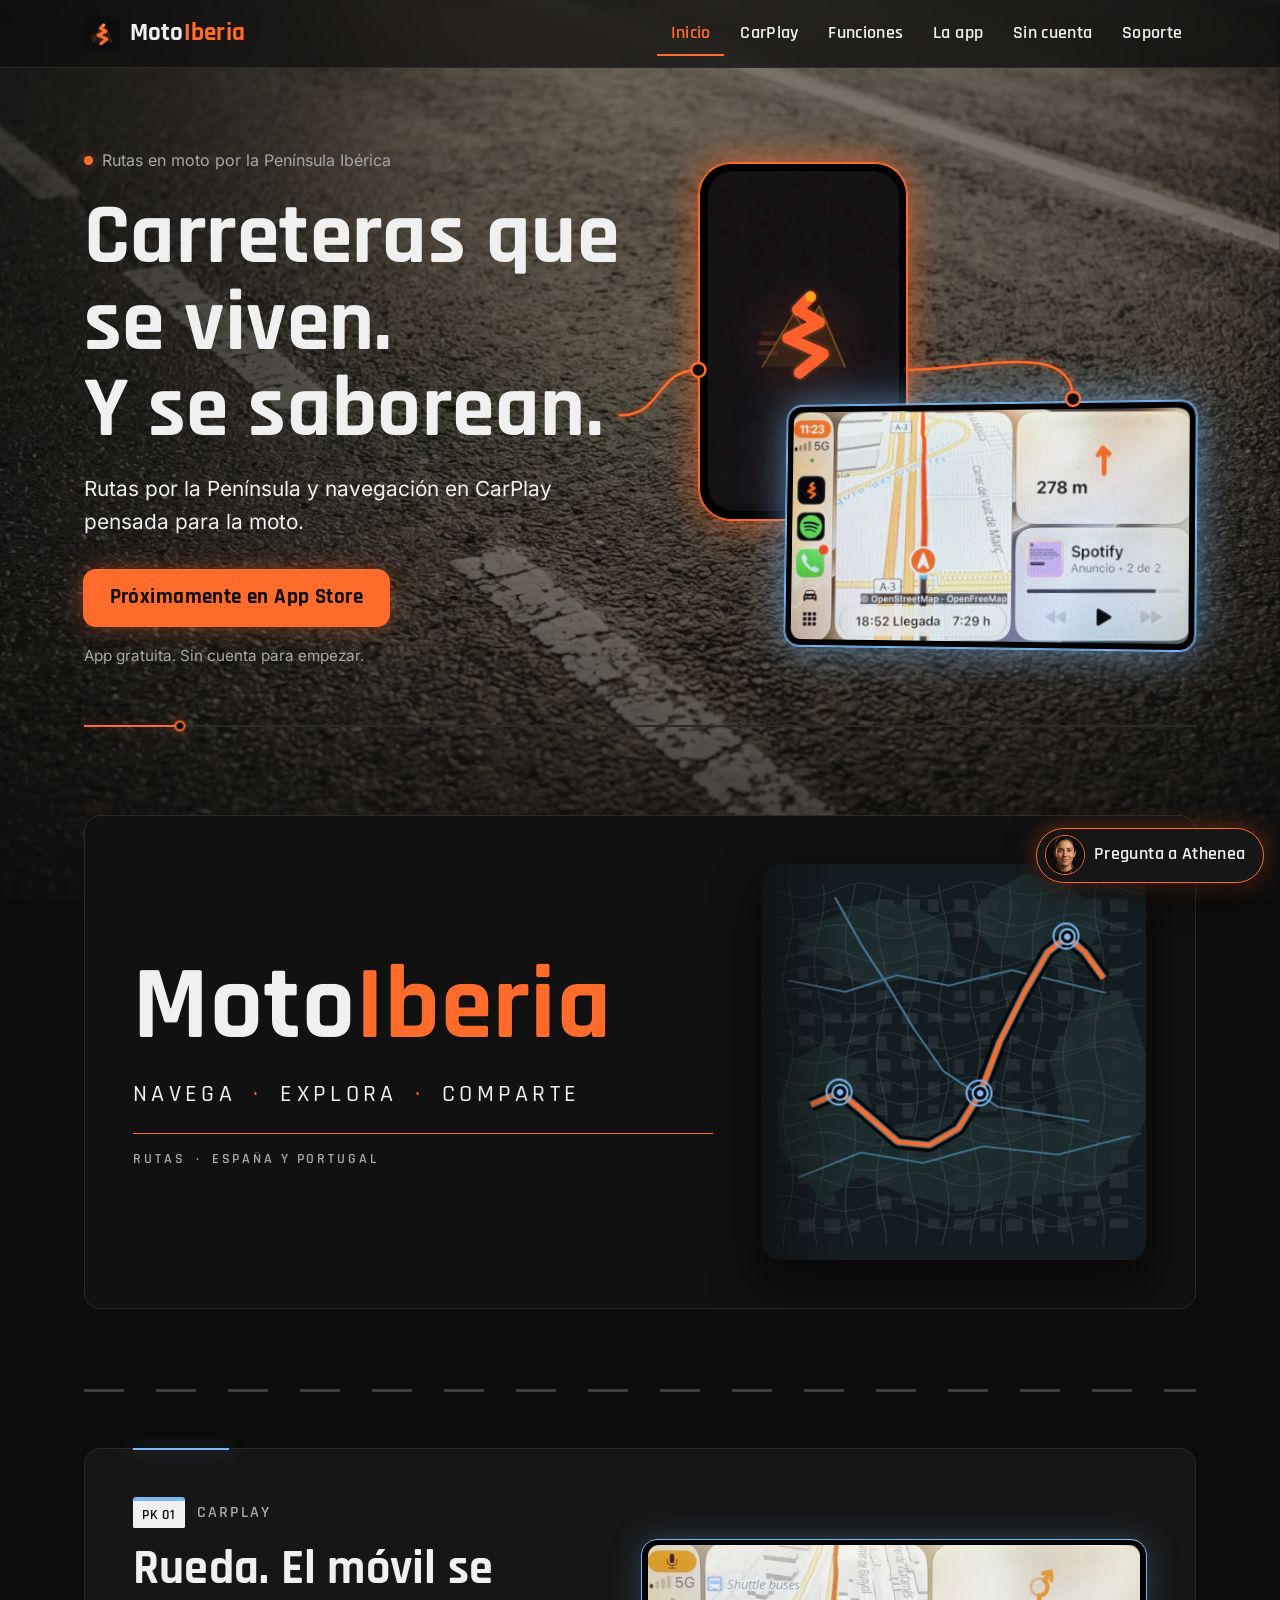
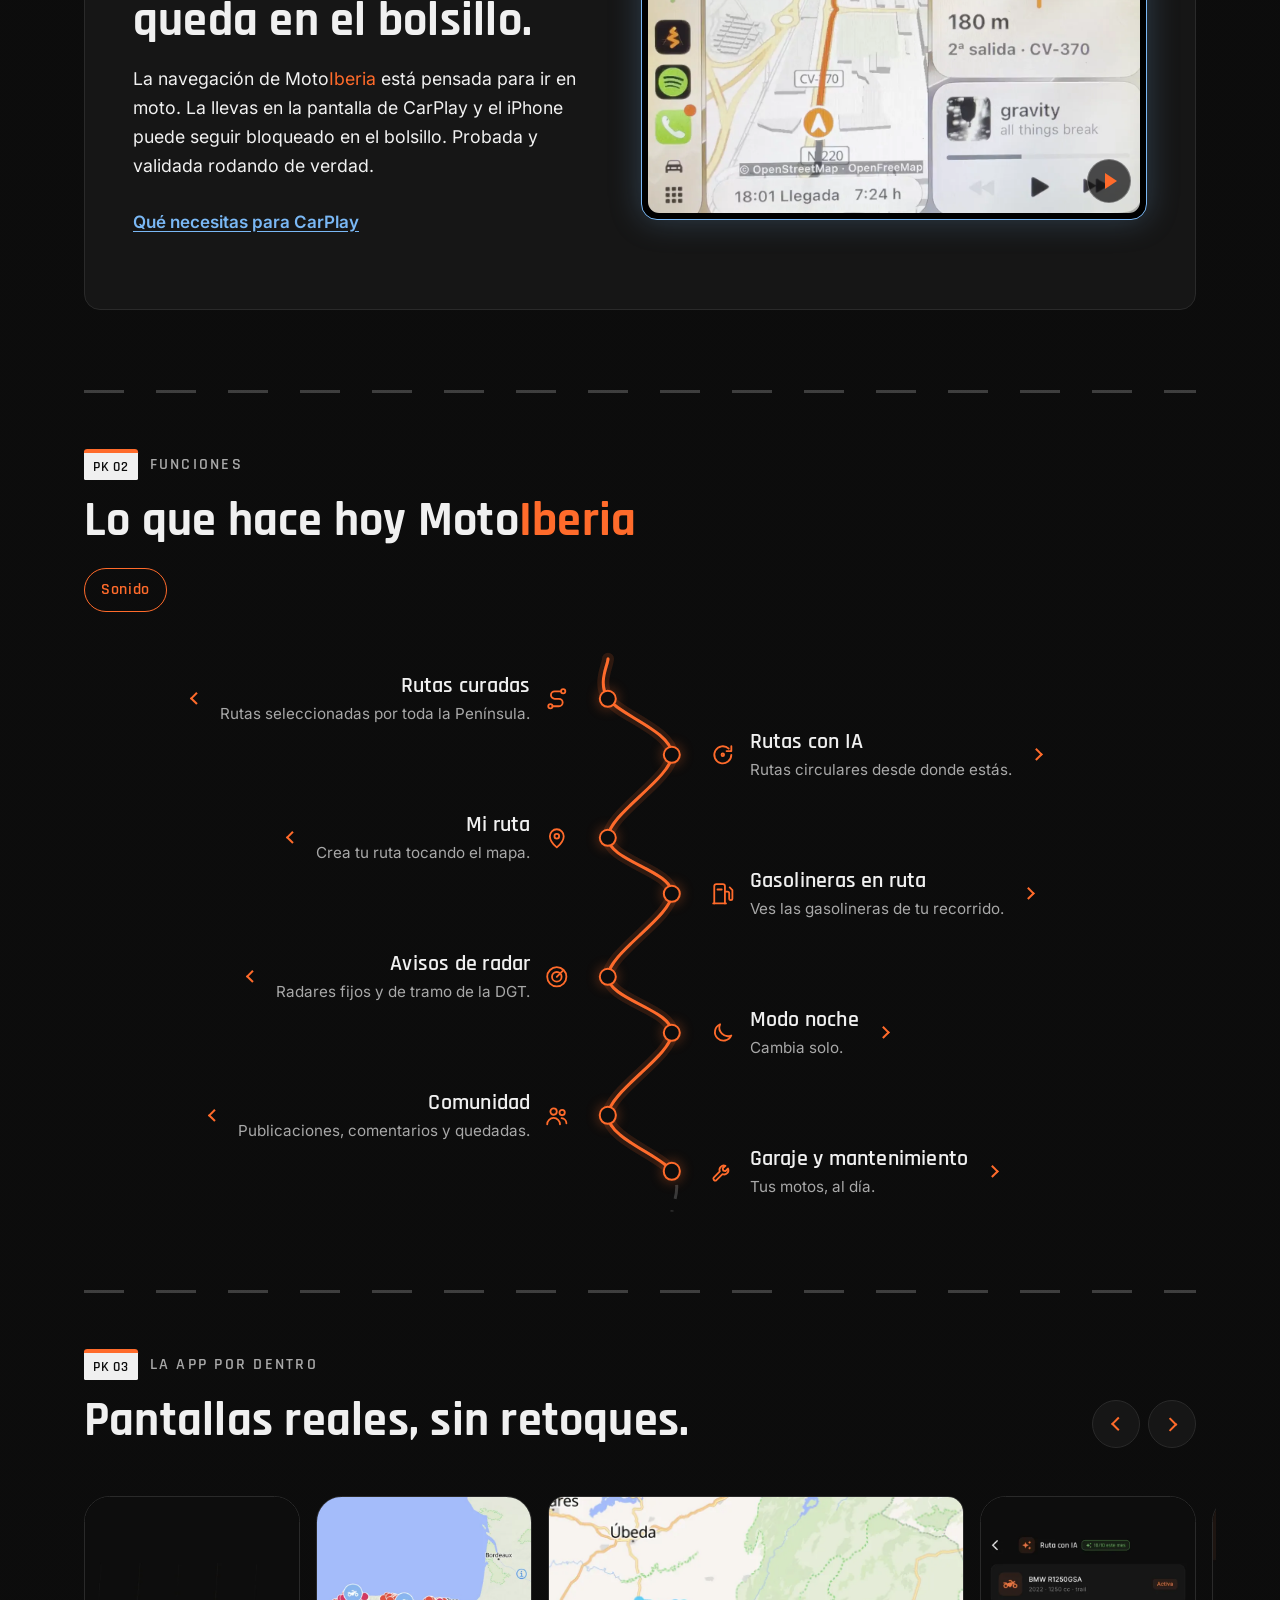
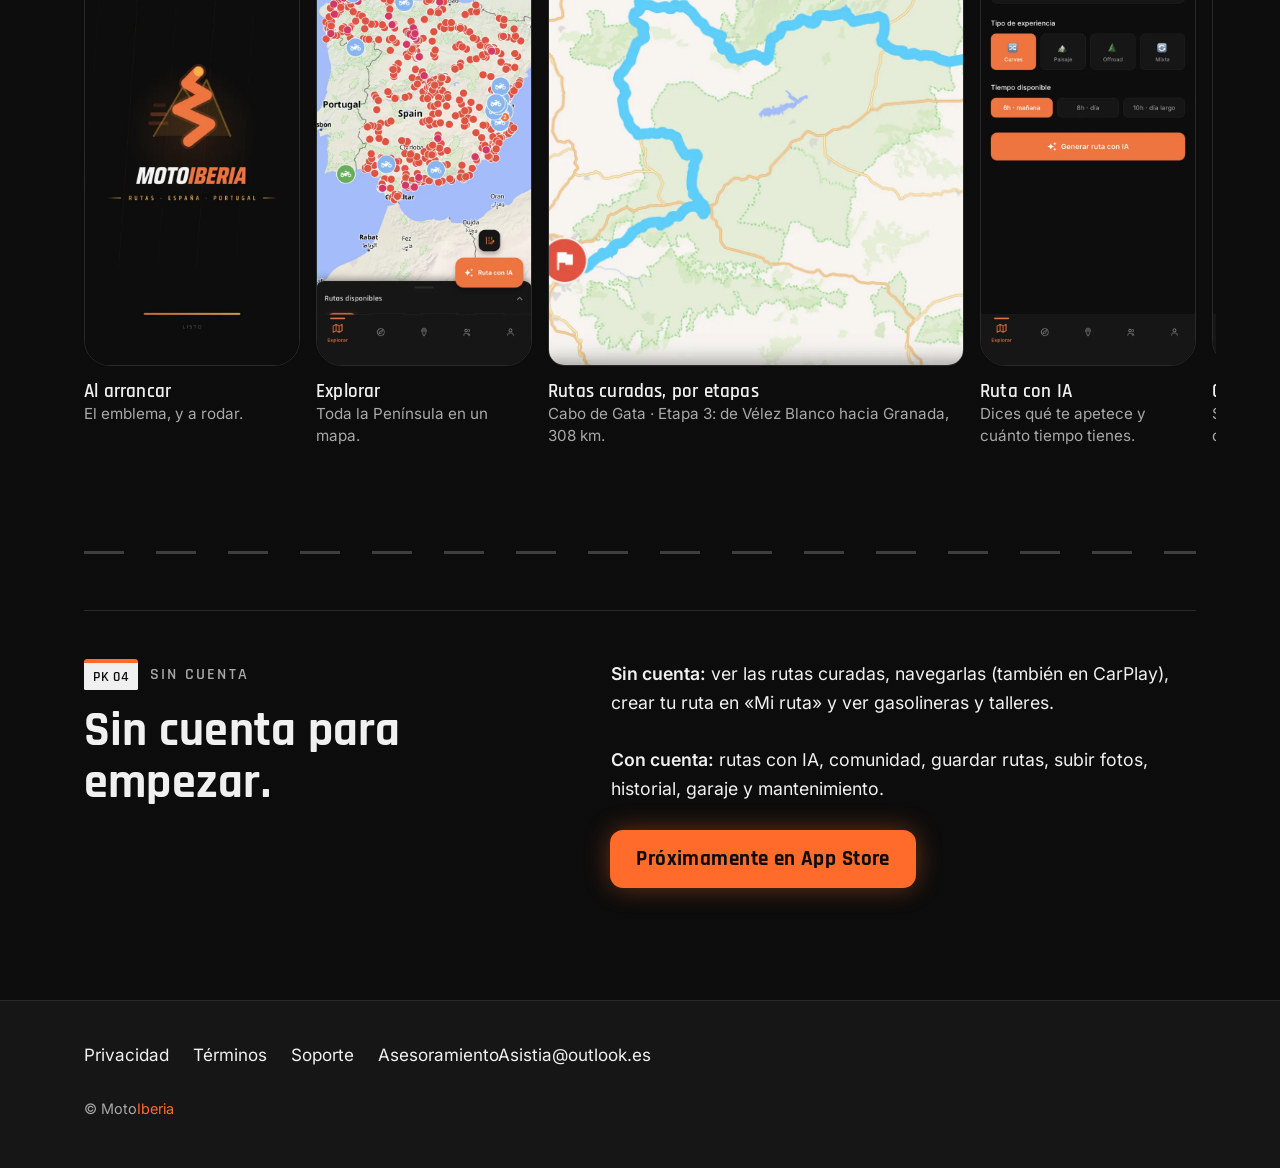
==== commit 0628450a: "Web v2 de MotoIberia: CarPlay e iPhone en la cabecera y ruta de funciones - Cabecera: el iPhone con " ====
--- a/index.html
+++ b/index.html
@@ -15,10 +15,10 @@
 <meta property="og:title" content="MotoIberia: carreteras que se viven. Y se saborean.">
 <meta property="og:description" content="MotoIberia: rutas en moto por la Península Ibérica con navegación en CarPlay pensada para la moto. Rutas curadas, rutas con IA y comunidad. Gratis.">
 <meta property="og:url" content="https://motoiberia.asist-ia.org/">
-<meta property="og:image" content="https://motoiberia.asist-ia.org/img/og-motoiberia.jpg">
+<meta property="og:image" content="https://motoiberia.asist-ia.org/img/og-motoiberia-carplay.jpg">
 <meta property="og:image:width" content="1200">
 <meta property="og:image:height" content="630">
-<meta property="og:image:alt" content="MotoIberia: rutas en moto por la Península Ibérica">
+<meta property="og:image:alt" content="MotoIberia: carreteras que se viven. Y se saborean. La navegación en la pantalla de CarPlay de una moto">
 <meta name="twitter:card" content="summary_large_image">
 
 <link rel="icon" type="image/png" sizes="32x32" href="img/favicon-32.png">
@@ -57,9 +57,12 @@
       "name": "MotoIberia",
       "url": "https://motoiberia.asist-ia.org/",
       "description": "Rutas en moto por la Península Ibérica con navegación en CarPlay pensada para la moto.",
-      "image": "https://motoiberia.asist-ia.org/img/og-motoiberia.jpg",
+      "image": "https://motoiberia.asist-ia.org/img/og-motoiberia-carplay.jpg",
       "screenshot": "https://motoiberia.asist-ia.org/img/iphone-explorar.webp",
-      "video": { "@type": "VideoObject", "name": "MotoIberia en marcha", "description": "Un recorrido por la app, de Explorar a una ruta con IA.", "thumbnailUrl": "https://motoiberia.asist-ia.org/img/app-en-marcha.webp", "contentUrl": "https://motoiberia.asist-ia.org/img/app-en-marcha.mp4", "uploadDate": "2026-10-01" },
+      "video": [
+        { "@type": "VideoObject", "name": "MotoIberia en marcha", "description": "Un recorrido por la app, de Explorar a una ruta con IA.", "thumbnailUrl": "https://motoiberia.asist-ia.org/img/app-en-marcha.webp", "contentUrl": "https://motoiberia.asist-ia.org/img/app-en-marcha-480.mp4", "uploadDate": "2026-10-01" },
+        { "@type": "VideoObject", "name": "MotoIberia en CarPlay", "description": "MotoIberia navegando en la pantalla de CarPlay de una moto, con la cuenta atrás hasta la rotonda y la música al lado.", "thumbnailUrl": "https://motoiberia.asist-ia.org/img/carplay-rodando.webp", "contentUrl": "https://motoiberia.asist-ia.org/img/carplay-rodando-960.mp4", "uploadDate": "2026-10-05" }
+      ],
       "operatingSystem": "iOS 15 o posterior",
       "applicationCategory": "TravelApplication",
       "inLanguage": "es",
@@ -88,7 +91,7 @@
 
 <header class="mi-top">
   <div class="mi-top__in">
-    <a class="mi-brand" href="./" aria-label="MotoIberia, inicio"><img src="img/logo-512.png" width="36" height="36" alt=""><span aria-hidden="true">Moto<b>Iberia</b></span></a>
+    <a class="mi-brand" href="./" aria-label="MotoIberia, inicio"><img src="img/logo-72.webp" width="36" height="36" alt=""><span aria-hidden="true">Moto<b>Iberia</b></span></a>
     <button class="mi-menu-btn" type="button" aria-expanded="false" aria-controls="mi-nav">Menú</button>
     <nav class="mi-nav" id="mi-nav" aria-label="Principal">
       <ul>
@@ -116,24 +119,31 @@
       <p class="mi-nota">App gratuita. Sin cuenta para empezar.</p>
     </div>
 
-    <div class="mi-escena">
-
-      <figure class="mi-iphone" data-paralaje="-0.06">
-        <div class="mi-iphone__in mi-iphone__in--video">
-          <video class="mi-video" width="600" height="1066" poster="img/app-en-marcha.webp" autoplay muted loop playsinline preload="auto" aria-label="Vídeo: un recorrido por la app, de Explorar a una ruta con IA">
-            <source src="img/app-en-marcha.mp4" type="video/mp4">
+    <div class="mi-dos">
+      <!-- La app en el iPhone: el vídeo arranca cuando la página ya ha cargado -->
+      <figure class="mi-movil">
+        <div class="mi-movil__in">
+          <video class="mi-video" width="480" height="852" poster="img/app-en-marcha.webp" muted loop playsinline controls preload="none" data-tras-carga aria-label="Vídeo: un recorrido por la app, de Explorar a una ruta con IA">
+            <source src="img/app-en-marcha-480.mp4" type="video/mp4">
           </video>
         </div>
       </figure>
 
       <!-- CarPlay real, en vista dividida: mapa, siguiente maniobra y música. -->
-      <figure class="mi-pantalla" data-paralaje="0.05">
+      <figure class="mi-pantalla mi-heroe">
         <div class="mi-pantalla__in">
-          <img src="img/carplay-cabecera.webp" width="1280" height="720" alt="MotoIberia en la pantalla de CarPlay de una moto, en vista dividida: el mapa con la ruta, la siguiente maniobra a 278 metros y la música" decoding="async" fetchpriority="high">
+          <img src="img/carplay-cabecera.webp" srcset="img/carplay-cabecera-960.webp 960w, img/carplay-cabecera.webp 1280w" sizes="(min-width: 60rem) 32rem, calc(100vw - 2.5rem)" width="1280" height="720" alt="MotoIberia en la pantalla de CarPlay de una moto, en vista dividida: el mapa con la ruta, la siguiente maniobra a 278 metros y la música" fetchpriority="high">
         </div>
       </figure>
-
-    </div>
+    </div>
+
+    <!-- Línea de ruta: de la frase al iPhone y del iPhone a CarPlay; la dibuja movimiento.js -->
+    <svg class="mi-trazado" aria-hidden="true" focusable="false">
+      <path class="mi-trazado__brillo"/>
+      <path class="mi-trazado__linea"/>
+      <circle class="mi-trazado__wp mi-trazado__wp--1" r="7"/>
+      <circle class="mi-trazado__wp mi-trazado__wp--2" r="7"/>
+    </svg>
 
     <div class="mi-route mi-route--anim" aria-hidden="true"></div>
   </section>
@@ -171,8 +181,8 @@
       <!-- CarPlay en marcha, vista dividida. Vídeo sin sonido, en bucle; proporción real de la pantalla (1280×696). -->
       <figure class="mi-pantalla" data-revela>
         <div class="mi-pantalla__in mi-pantalla__in--video">
-          <video class="mi-video" width="1280" height="696" poster="img/carplay-rodando.webp" autoplay muted loop playsinline preload="metadata" aria-label="Vídeo: MotoIberia navegando en la pantalla de CarPlay de una moto, con la cuenta atrás hasta la rotonda y la música al lado">
-            <source src="img/carplay-rodando.mp4" type="video/mp4">
+          <video class="mi-video" width="960" height="522" poster="img/carplay-rodando.webp" muted loop playsinline controls preload="none" aria-label="Vídeo: MotoIberia navegando en la pantalla de CarPlay de una moto, con la cuenta atrás hasta la rotonda y la música al lado">
+            <source src="img/carplay-rodando-960.mp4" type="video/mp4">
           </video>
         </div>
       </figure>
@@ -187,97 +197,97 @@
     <p class="mi-pk"><span>PK 02</span> Funciones</p>
     <h2 class="mi-h2" id="t-funciones">Lo que hace hoy Moto<b class="mi-i">Iberia</b></h2>
 
-    <ul class="mi-funciones">
-
-      <li data-revela style="--i:0">
-        <details class="mi-card">
-          <summary>
-            <svg class="mi-ico" viewBox="0 0 24 24" aria-hidden="true"><circle cx="6" cy="19" r="2"/><circle cx="18" cy="5" r="2"/><path d="M8 19h6a3.5 3.5 0 0 0 0-7h-4a3.5 3.5 0 0 1 0-7h6"/></svg>
-            <h3>Rutas curadas</h3>
-            <span class="mi-card__resumen">Rutas seleccionadas por toda la Península.</span>
-          </summary>
-          <div class="mi-card__mas"><p>Las rutas largas vienen con etapas, para dividir el viaje en tramos.</p></div>
-        </details>
-      </li>
-
-      <li data-revela style="--i:1">
-        <details class="mi-card">
-          <summary>
-            <svg class="mi-ico" viewBox="0 0 24 24" aria-hidden="true"><path d="M20 12a8 8 0 1 1-2.4-5.7"/><path d="M20 4v4.5h-4.5"/><circle cx="12" cy="12" r="1.2"/></svg>
-            <h3>Rutas con IA</h3>
-            <span class="mi-card__resumen">Rutas circulares desde donde estás.</span>
-          </summary>
-          <div class="mi-card__mas"><p>Para proponértela solo se usa tu ubicación aproximada. Necesita cuenta.</p></div>
-        </details>
-      </li>
-
-      <li data-revela style="--i:2">
-        <details class="mi-card">
-          <summary>
-            <svg class="mi-ico" viewBox="0 0 24 24" aria-hidden="true"><path d="M12 21s-6.5-5.4-6.5-10.5a6.5 6.5 0 0 1 13 0C18.5 15.6 12 21 12 21z"/><circle cx="12" cy="10.5" r="2.2"/></svg>
-            <h3>Mi ruta</h3>
-            <span class="mi-card__resumen">Crea tu ruta tocando el mapa.</span>
-          </summary>
-          <div class="mi-card__mas"><p>Marca los puntos tocando el mapa o buscando una dirección. La ruta sale siempre desde donde estás y la navegas al momento.</p></div>
-        </details>
-      </li>
-
-      <li data-revela style="--i:3">
-        <details class="mi-card">
-          <summary>
-            <svg class="mi-ico" viewBox="0 0 24 24" aria-hidden="true"><path d="M4 21V5a2 2 0 0 1 2-2h6a2 2 0 0 1 2 2v16"/><path d="M3 21h12"/><path d="M7 8h4"/><path d="M14 10h2.5a1.5 1.5 0 0 1 1.5 1.5v5a1.5 1.5 0 0 0 3 0V8.5L18.5 6"/></svg>
-            <h3>Gasolineras en ruta</h3>
-            <span class="mi-card__resumen">Ves las gasolineras de tu recorrido.</span>
-          </summary>
-          <div class="mi-card__mas"><p>Las que te encuentras a lo largo de la ruta que llevas.</p></div>
-        </details>
-      </li>
-
-      <li data-revela style="--i:0">
-        <details class="mi-card">
-          <summary>
-            <svg class="mi-ico" viewBox="0 0 24 24" aria-hidden="true"><circle cx="12" cy="12" r="9"/><circle cx="12" cy="12" r="4.5"/><path d="M12 12l5.5-5.5"/></svg>
-            <h3>Avisos de radar</h3>
-            <span class="mi-card__resumen">Radares fijos y de tramo de la DGT.</span>
-          </summary>
-          <div class="mi-card__mas"><p>Radares fijos y de tramo de la DGT. No incluye radares municipales ni los de Cataluña, el País Vasco o Portugal.</p></div>
-        </details>
-      </li>
-
-      <li data-revela style="--i:1">
-        <details class="mi-card">
-          <summary>
-            <svg class="mi-ico" viewBox="0 0 24 24" aria-hidden="true"><path d="M20 14.5A8 8 0 0 1 9.5 4a8 8 0 1 0 10.5 10.5z"/></svg>
-            <h3>Modo noche</h3>
-            <span class="mi-card__resumen">Cambia solo.</span>
-          </summary>
-          <div class="mi-card__mas"><p>La app pasa sola a modo noche, sin que toques nada.</p></div>
-        </details>
-      </li>
-
-      <li data-revela style="--i:2">
-        <details class="mi-card">
-          <summary>
-            <svg class="mi-ico" viewBox="0 0 24 24" aria-hidden="true"><circle cx="9" cy="8" r="3"/><path d="M3 20a6 6 0 0 1 12 0"/><circle cx="17" cy="9" r="2.5"/><path d="M16.5 14.2A5 5 0 0 1 21 19"/></svg>
-            <h3>Comunidad</h3>
-            <span class="mi-card__resumen">Publicaciones, comentarios y quedadas.</span>
-          </summary>
-          <div class="mi-card__mas"><p>Con moderación: cada publicación y comentario se puede denunciar, y puedes bloquear a quien quieras. Las denuncias se revisan en menos de 24 horas.</p></div>
-        </details>
-      </li>
-
-      <li data-revela style="--i:3">
-        <details class="mi-card">
-          <summary>
-            <svg class="mi-ico" viewBox="0 0 24 24" aria-hidden="true"><path d="M14.5 6.5a4 4 0 0 0-5.3 5.2L3.5 17.4a1.8 1.8 0 0 0 2.5 2.5l5.7-5.7a4 4 0 0 0 5.2-5.3l-2.4 2.4-2.1-.5-.5-2.1z"/></svg>
-            <h3>Garaje y mantenimiento</h3>
-            <span class="mi-card__resumen">Tus motos, al día.</span>
-          </summary>
-          <div class="mi-card__mas"><p>Guarda tus motos y recibe recordatorios de mantenimiento.</p></div>
-        </details>
-      </li>
-
-    </ul>
+    <!-- Las funciones como paradas de una ruta: la línea avanza al bajar y cada
+         parada se abre al tocarla. La traza movimiento.js; sin él, se ve una línea recta. -->
+    <div class="mi-ruta">
+      <svg class="mi-ruta__svg" aria-hidden="true" focusable="false">
+        <path class="mi-ruta__base"/>
+        <path class="mi-ruta__brillo"/>
+        <path class="mi-ruta__linea"/>
+      </svg>
+      <ol class="mi-ruta__lista">
+        <li class="mi-parada">
+          <details>
+            <summary>
+              <span class="mi-parada__wp" aria-hidden="true"></span>
+              <svg class="mi-ico mi-parada__ico" viewBox="0 0 24 24" aria-hidden="true"><circle cx="6" cy="19" r="2"/><circle cx="18" cy="5" r="2"/><path d="M8 19h6a3.5 3.5 0 0 0 0-7h-4a3.5 3.5 0 0 1 0-7h6"/></svg>
+              <span class="mi-parada__tit"><h3>Rutas curadas</h3> <span class="mi-parada__res">Rutas seleccionadas por toda la Península.</span></span>
+            </summary>
+            <div class="mi-parada__mas"><p>Las rutas largas vienen con etapas, para dividir el viaje en tramos.</p></div>
+          </details>
+        </li>
+        <li class="mi-parada">
+          <details>
+            <summary>
+              <span class="mi-parada__wp" aria-hidden="true"></span>
+              <svg class="mi-ico mi-parada__ico" viewBox="0 0 24 24" aria-hidden="true"><path d="M20 12a8 8 0 1 1-2.4-5.7"/><path d="M20 4v4.5h-4.5"/><circle cx="12" cy="12" r="1.2"/></svg>
+              <span class="mi-parada__tit"><h3>Rutas con IA</h3> <span class="mi-parada__res">Rutas circulares desde donde estás.</span></span>
+            </summary>
+            <div class="mi-parada__mas"><p>Para proponértela solo se usa tu ubicación aproximada. Necesita cuenta.</p></div>
+          </details>
+        </li>
+        <li class="mi-parada">
+          <details>
+            <summary>
+              <span class="mi-parada__wp" aria-hidden="true"></span>
+              <svg class="mi-ico mi-parada__ico" viewBox="0 0 24 24" aria-hidden="true"><path d="M12 21s-6.5-5.4-6.5-10.5a6.5 6.5 0 0 1 13 0C18.5 15.6 12 21 12 21z"/><circle cx="12" cy="10.5" r="2.2"/></svg>
+              <span class="mi-parada__tit"><h3>Mi ruta</h3> <span class="mi-parada__res">Crea tu ruta tocando el mapa.</span></span>
+            </summary>
+            <div class="mi-parada__mas"><p>Marca los puntos tocando el mapa o buscando una dirección. La ruta sale siempre desde donde estás y la navegas al momento.</p></div>
+          </details>
+        </li>
+        <li class="mi-parada">
+          <details>
+            <summary>
+              <span class="mi-parada__wp" aria-hidden="true"></span>
+              <svg class="mi-ico mi-parada__ico" viewBox="0 0 24 24" aria-hidden="true"><path d="M4 21V5a2 2 0 0 1 2-2h6a2 2 0 0 1 2 2v16"/><path d="M3 21h12"/><path d="M7 8h4"/><path d="M14 10h2.5a1.5 1.5 0 0 1 1.5 1.5v5a1.5 1.5 0 0 0 3 0V8.5L18.5 6"/></svg>
+              <span class="mi-parada__tit"><h3>Gasolineras en ruta</h3> <span class="mi-parada__res">Ves las gasolineras de tu recorrido.</span></span>
+            </summary>
+            <div class="mi-parada__mas"><p>Las que te encuentras a lo largo de la ruta que llevas.</p></div>
+          </details>
+        </li>
+        <li class="mi-parada">
+          <details>
+            <summary>
+              <span class="mi-parada__wp" aria-hidden="true"></span>
+              <svg class="mi-ico mi-parada__ico" viewBox="0 0 24 24" aria-hidden="true"><circle cx="12" cy="12" r="9"/><circle cx="12" cy="12" r="4.5"/><path d="M12 12l5.5-5.5"/></svg>
+              <span class="mi-parada__tit"><h3>Avisos de radar</h3> <span class="mi-parada__res">Radares fijos y de tramo de la DGT.</span></span>
+            </summary>
+            <div class="mi-parada__mas"><p>Radares fijos y de tramo de la DGT. No incluye radares municipales ni los de Cataluña, el País Vasco o Portugal.</p></div>
+          </details>
+        </li>
+        <li class="mi-parada">
+          <details>
+            <summary>
+              <span class="mi-parada__wp" aria-hidden="true"></span>
+              <svg class="mi-ico mi-parada__ico" viewBox="0 0 24 24" aria-hidden="true"><path d="M20 14.5A8 8 0 0 1 9.5 4a8 8 0 1 0 10.5 10.5z"/></svg>
+              <span class="mi-parada__tit"><h3>Modo noche</h3> <span class="mi-parada__res">Cambia solo.</span></span>
+            </summary>
+            <div class="mi-parada__mas"><p>La app pasa sola a modo noche, sin que toques nada.</p></div>
+          </details>
+        </li>
+        <li class="mi-parada">
+          <details>
+            <summary>
+              <span class="mi-parada__wp" aria-hidden="true"></span>
+              <svg class="mi-ico mi-parada__ico" viewBox="0 0 24 24" aria-hidden="true"><circle cx="9" cy="8" r="3"/><path d="M3 20a6 6 0 0 1 12 0"/><circle cx="17" cy="9" r="2.5"/><path d="M16.5 14.2A5 5 0 0 1 21 19"/></svg>
+              <span class="mi-parada__tit"><h3>Comunidad</h3> <span class="mi-parada__res">Publicaciones, comentarios y quedadas.</span></span>
+            </summary>
+            <div class="mi-parada__mas"><p>Con moderación: cada publicación y comentario se puede denunciar, y puedes bloquear a quien quieras. Las denuncias se revisan en menos de 24 horas.</p></div>
+          </details>
+        </li>
+        <li class="mi-parada">
+          <details>
+            <summary>
+              <span class="mi-parada__wp" aria-hidden="true"></span>
+              <svg class="mi-ico mi-parada__ico" viewBox="0 0 24 24" aria-hidden="true"><path d="M14.5 6.5a4 4 0 0 0-5.3 5.2L3.5 17.4a1.8 1.8 0 0 0 2.5 2.5l5.7-5.7a4 4 0 0 0 5.2-5.3l-2.4 2.4-2.1-.5-.5-2.1z"/></svg>
+              <span class="mi-parada__tit"><h3>Garaje y mantenimiento</h3> <span class="mi-parada__res">Tus motos, al día.</span></span>
+            </summary>
+            <div class="mi-parada__mas"><p>Guarda tus motos y recibe recordatorios de mantenimiento.</p></div>
+          </details>
+        </li>
+      </ol>
+    </div>
   </section>
 
   <div class="mi-carril" aria-hidden="true"><span></span></div>
--- a/estilos.css
+++ b/estilos.css
@@ -140,6 +140,7 @@
 .mi .mi-brand {
   display: inline-flex;
   align-items: center;
+  min-height: 2.75rem;
   gap: .6rem;
   font: 700 1.55rem/1 var(--mi-font-head);
   letter-spacing: .01em;
@@ -162,7 +163,7 @@
 }
 .mi .mi-nav a {
   display: block;
-  padding: .8rem .85rem;
+  padding: .85rem .85rem;
   border-radius: var(--mi-r-s);
   font: 600 1.1rem/1 var(--mi-font-head);
   letter-spacing: .02em;
@@ -331,7 +332,7 @@
   padding: 0;
   list-style: none;
 }
-.mi .mi-foot a { color: var(--mi-text); text-decoration: none; padding: .35rem 0; display: inline-block; }
+.mi .mi-foot a { color: var(--mi-text); text-decoration: none; min-height: 2.75rem; display: inline-flex; align-items: center; }
 .mi .mi-foot a:hover { color: var(--mi-fire); text-decoration: underline; }
 .mi .mi-foot a[aria-current="page"] { color: var(--mi-fire); }
 .mi-foot p { margin: 0; color: var(--mi-muted); font-size: .9rem; line-height: 1.6; }
@@ -390,9 +391,9 @@
 /* ---------- Cabecera de la portada ---------- */
 .mi-inicio {
   display: grid;
-  gap: 2.5rem;
+  gap: 1.5rem;
   align-items: center;
-  padding-top: clamp(2.5rem, 7vw, 5rem);
+  padding-top: clamp(1.75rem, 6vw, 5rem);
 }
 .mi-inicio .mi-route { grid-column: 1 / -1; margin-top: .5rem; }
 
@@ -427,23 +428,10 @@
   line-height: 1.55;
 }
 
-/* ---------- Marcos de las capturas (iPhone naranja, CarPlay azul) ---------- */
-.mi-iphone,
-.mi-pantalla { margin: 0; background: #000; }
-
-.mi-iphone {
-  width: min(14rem, 62vw);
-  padding: .5rem;
-  border: 1px solid var(--mi-fire);
-  border-radius: 2.2rem;
-  box-shadow: 0 0 2.4rem rgba(255, 107, 43, .28);
-}
-.mi-iphone__in {
-  aspect-ratio: 600 / 1304;
-  border-radius: 1.7rem;
-}
-
+/* ---------- Marco de CarPlay (azul) ---------- */
 .mi-pantalla {
+  margin: 0;
+  background: #000;
   padding: .35rem;
   border: 1px solid var(--mi-blue);
   border-radius: 1rem;
@@ -454,14 +442,8 @@
   border-radius: .7rem;
 }
 
-.mi-iphone__in,
-.mi-pantalla__in { overflow: hidden; background: var(--mi-card); }
-.mi-iphone img,
+.mi-pantalla__in { position: relative; overflow: hidden; background: var(--mi-card); }
 .mi-pantalla img { display: block; width: 100%; height: 100%; object-fit: cover; }
-/* El vídeo de la app mide 600x1066 (9:16), más ancho que una captura de
-   iPhone (600x1304). Con el marco de captura, «cover» le recortaba ~18 %
-   por los lados: este marco tiene la forma exacta del vídeo y se ve entero. */
-.mi-iphone__in--video { aspect-ratio: 600 / 1066; }
 /* El vídeo de CarPlay rodando tiene la proporción real de la pantalla del Carpuride */
 .mi-pantalla__in--video { aspect-ratio: 1280 / 696; }
 .mi-video { display: block; width: 100%; height: 100%; object-fit: cover; background: #0D0D0D; }
@@ -479,27 +461,145 @@
   line-height: 1.4;
 }
 
-/* Composición: iPhone a la derecha y pantalla de CarPlay solapada */
-.mi-escena { display: grid; }
-.mi-escena .mi-iphone { justify-self: end; }
-.mi-escena .mi-pantalla {
+/* ---------- Cabecera: del bolsillo a la moto ----------
+   El iPhone con la app detrás y la pantalla de CarPlay delante, solapadas.
+   La línea de ruta sale de la frase, pasa por el iPhone y llega a CarPlay. */
+.mi-dos { position: relative; display: grid; }
+.mi-movil {
   position: relative;
-  z-index: 2;
-  justify-self: start;
-  width: min(19rem, 86%);
-  margin-top: -4.5rem;
-}
+  z-index: 1;
+  justify-self: end;
+  width: 7.5rem;
+  margin: 0 .75rem 0 0;
+  padding: .3rem;
+  background: #000;
+  border: 1px solid var(--mi-fire);
+  border-radius: 1.3rem;
+  box-shadow: 0 0 1.8rem rgba(255, 107, 43, .28);
+}
+.mi-movil__in {
+  position: relative;
+  overflow: hidden;
+  aspect-ratio: 480 / 852;
+  border-radius: 1rem;
+  background: var(--mi-card);
+}
+.mi-heroe { position: relative; z-index: 2; width: 100%; margin-top: -4.5rem; }
+/* En el iPhone pequeño, el círculo se ve menor pero la zona táctil sigue en 44 px */
+.mi-movil .mi-vbtn {
+  right: .1rem;
+  bottom: .1rem;
+  border: 0;
+  background: radial-gradient(circle, rgba(13, 13, 13, .75) 0 .95rem, transparent 1rem);
+}
+
+/* Brillo de llegada: cada pantalla se enciende cuando la línea la toca */
+.mi-heroe::after, .mi-movil::after {
+  content: "";
+  position: absolute;
+  inset: -1px;
+  border-radius: inherit;
+  pointer-events: none;
+}
+.mi-heroe::after { box-shadow: 0 0 0 1px var(--mi-blue), 0 0 3.2rem rgba(122, 184, 245, .45); }
+.mi-movil::after { box-shadow: 0 0 0 1px var(--mi-fire), 0 0 2.6rem rgba(255, 107, 43, .5); }
 
 @media (min-width: 60rem) {
   .mi-inicio {
-    grid-template-columns: minmax(0, 1.05fr) minmax(0, .95fr);
-    gap: 3rem 2rem;
+    grid-template-columns: minmax(0, 1.1fr) minmax(0, 1fr);
+    gap: 3rem;
   }
-  /* 38rem: el recuadro de CarPlay roza el pie del vídeo sin taparlo */
-  .mi-escena { display: block; position: relative; min-height: 38rem; }
-  .mi-escena .mi-iphone { position: absolute; right: 3%; top: 0; width: 15rem; }
-  .mi-escena .mi-pantalla { position: absolute; left: 0; bottom: 1rem; width: min(23rem, 72%); margin: 0; }
-}
+  .mi-movil { justify-self: start; width: 13rem; margin: 0 0 0 2%; padding: .45rem; border-radius: 2rem; }
+  .mi-movil__in { border-radius: 1.6rem; }
+  .mi-movil .mi-vbtn { right: .6rem; bottom: .6rem; border: .5px solid rgba(240, 240, 240, .3); background: rgba(13, 13, 13, .72); }
+  /* CarPlay, en perspectiva como montada en el manillar, tapa el pie del iPhone */
+  .mi-heroe {
+    justify-self: end;
+    width: 86%;
+    margin-top: -7.5rem;
+    transform: perspective(1600px) rotateY(-10deg) rotateX(2deg);
+    transform-origin: 100% 50%;
+  }
+}
+
+/* ---------- Línea de ruta de la cabecera (la traza movimiento.js) ---------- */
+.mi-trazado {
+  position: absolute;
+  inset: 0;
+  z-index: 3;
+  width: 100%;
+  height: 100%;
+  overflow: visible;
+  pointer-events: none;
+  fill: none;
+  stroke-linecap: round;
+}
+.mi-trazado__linea { stroke: var(--mi-fire); stroke-width: 2.5; }
+.mi-trazado__brillo { stroke: var(--mi-fire); stroke-width: 10; opacity: .16; }
+.mi-trazado__wp {
+  fill: var(--mi-bg);
+  stroke: var(--mi-fire);
+  stroke-width: 2.5;
+  transform-box: fill-box;
+  transform-origin: center;
+}
+.mi-trazado:not(.is-listo) { display: none; }
+
+/* Una sola pasada al cargar: la línea avanza a velocidad constante, se
+   enciende el punto del iPhone y luego el de CarPlay. Los tiempos
+   (--mi-dur, --mi-t1, --mi-t2) los pone movimiento.js según el largo. */
+@media (prefers-reduced-motion: no-preference) {
+  .mi-js .mi-heroe::after, .mi-js .mi-movil::after { opacity: 0; }
+  .mi-inicio.is-anim .mi-trazado path {
+    stroke-dasharray: var(--mi-largo) var(--mi-largo);
+    animation: mi-dibuja var(--mi-dur, 1.4s) .5s linear both;
+  }
+  .mi-inicio.is-anim .mi-trazado__wp--1 { animation: mi-enciende-wp .45s var(--mi-t1, 1.1s) cubic-bezier(.2, .7, .2, 1) both; }
+  .mi-inicio.is-anim .mi-trazado__wp--2 { animation: mi-enciende-wp .45s var(--mi-t2, 1.9s) cubic-bezier(.2, .7, .2, 1) both; }
+  .mi-inicio.is-anim .mi-movil::after { animation: mi-nodo .6s var(--mi-t1, 1.1s) both; }
+  .mi-inicio.is-anim .mi-heroe::after { animation: mi-nodo .7s var(--mi-t2, 1.9s) both; }
+}
+@keyframes mi-dibuja { from { stroke-dashoffset: var(--mi-largo); } to { stroke-dashoffset: 0; } }
+@keyframes mi-enciende-wp { from { opacity: 0; transform: scale(.2); } to { opacity: 1; transform: none; } }
+
+/* ---------- Botón de pausa de los vídeos (lo pone movimiento.js) ---------- */
+.mi-vbtn {
+  position: absolute;
+  right: .6rem;
+  bottom: .6rem;
+  z-index: 2;
+  width: 2.75rem;
+  height: 2.75rem;
+  background: rgba(13, 13, 13, .72);
+  border: .5px solid rgba(240, 240, 240, .3);
+  border-radius: 50%;
+  cursor: pointer;
+}
+.mi-vbtn::before, .mi-vbtn::after {    /* pausa: dos barras */
+  content: "";
+  position: absolute;
+  top: 50%;
+  width: 3px;
+  height: .9rem;
+  margin-top: -.45rem;
+  border-radius: 1px;
+  background: var(--mi-text);
+}
+.mi-vbtn::before { left: calc(50% - 5px); }
+.mi-vbtn::after { left: calc(50% + 2px); }
+.mi-vbtn.is-parado::after { display: none; }
+.mi-vbtn.is-parado::before {          /* reproducir: triángulo */
+  left: calc(50% - 4px);
+  width: 0;
+  height: 0;
+  margin-top: -.5rem;
+  background: none;
+  border-radius: 0;
+  border-style: solid;
+  border-width: .5rem 0 .5rem .8rem;
+  border-color: transparent transparent transparent var(--mi-fire);
+}
+.mi-vbtn:hover { border-color: var(--mi-fire); }
 
 /* ---------- Bloque CarPlay (el diferencial) ---------- */
 .mi-carplay {
@@ -535,21 +635,10 @@
   font: 600 1rem/1.2 var(--mi-font-head);
   letter-spacing: .03em;
 }
-.mi .mi-enlace { color: var(--mi-blue); font-weight: 600; }
+.mi .mi-enlace { color: var(--mi-blue); font-weight: 600; display: inline-flex; align-items: center; min-height: 2.75rem; }
 .mi .mi-enlace:hover { color: #A9D0F8; }
 
 /* ---------- Funciones: tarjetas desplegables ---------- */
-.mi-funciones {
-  display: grid;
-  gap: 1rem;
-  grid-template-columns: 1fr;
-  align-items: start;
-  margin: 2rem 0 0;
-  padding: 0;
-  list-style: none;
-}
-@media (min-width: 40rem) { .mi-funciones { grid-template-columns: repeat(2, minmax(0, 1fr)); } }
-@media (min-width: 72rem) { .mi-funciones { grid-template-columns: repeat(4, minmax(0, 1fr)); } }
 
 .mi-card {
   position: relative;
@@ -580,7 +669,6 @@
   cursor: pointer;
 }
 .mi-card summary::-webkit-details-marker { display: none; }
-@media (min-width: 72rem) { .mi-funciones .mi-card summary { min-height: 10.4rem; } }
 .mi-card summary::after {      /* flecha que gira al abrir */
   content: "";
   position: absolute;
@@ -619,6 +707,194 @@
 }
 .mi-card__mas p { margin: 0; font-size: .95rem; line-height: 1.6; }
 
+/* ---------- Funciones: la ruta de paradas ----------
+   Cada función es un punto de paso de una carretera. La línea naranja
+   avanza hasta cada parada al llegar a ella (movimiento.js) y, al tocar
+   una, su tarjeta sale de la ruta con el mismo trazo de la cabecera.
+   Sin JS se ve una línea recta; con «reducir movimiento», todo quieto. */
+.mi-ruta { position: relative; margin: 2.5rem 0 0; --mi-x: 1.1rem; }
+.mi-ruta::before {              /* sin JS: la ruta recta */
+  content: "";
+  position: absolute;
+  top: 1.5rem;
+  bottom: 1.5rem;
+  left: calc(1.1rem - 1px);
+  width: 2px;
+  background: var(--mi-fire);
+  opacity: .5;
+}
+.mi-ruta.is-lista::before { display: none; }
+.mi-ruta__svg {
+  position: absolute;
+  inset: 0;
+  z-index: 0;
+  display: none;
+  width: 100%;
+  height: 100%;
+  overflow: visible;
+  pointer-events: none;
+  fill: none;
+  stroke-linecap: round;
+}
+.mi-ruta.is-lista .mi-ruta__svg { display: block; }
+.mi-ruta__base { stroke: rgba(240, 240, 240, .2); stroke-width: 3; stroke-dasharray: 14 12; stroke-linecap: butt; }
+.mi-ruta__linea { stroke: var(--mi-fire); stroke-width: 3; }
+.mi-ruta__brillo { stroke: var(--mi-fire); stroke-width: 12; opacity: .14; }
+.mi-ruta__lista {
+  position: relative;
+  z-index: 1;
+  display: grid;
+  gap: .35rem;
+  margin: 0;
+  padding: 0;
+  list-style: none;
+}
+.mi-parada:nth-child(even) { --mi-x: 2rem; }    /* la ruta hace curvas */
+
+.mi-parada summary {
+  position: relative;
+  display: flex;
+  align-items: center;
+  gap: .85rem;
+  min-height: 3.5rem;
+  padding: .75rem .6rem .75rem 3.4rem;
+  border-radius: var(--mi-r-m);
+  list-style: none;
+  cursor: pointer;
+}
+.mi-parada summary::-webkit-details-marker { display: none; }
+.mi-parada summary::after {      /* flecha: apunta a la tarjeta que sale */
+  content: "";
+  flex: 0 0 auto;
+  width: .55rem;
+  height: .55rem;
+  margin-left: auto;
+  border-right: 2px solid var(--mi-fire);
+  border-bottom: 2px solid var(--mi-fire);
+  transform: rotate(-45deg);
+  transition: transform .25s;
+}
+.mi-parada details[open] summary::after { transform: rotate(45deg); }
+.mi-parada summary:hover { background: rgba(255, 107, 43, .06); }
+.mi-parada summary:hover h3, .mi-parada details[open] h3 { color: var(--mi-fire); }
+
+.mi-parada__wp {                 /* el punto de paso */
+  position: absolute;
+  left: var(--mi-x);
+  top: 50%;
+  width: 1.15rem;
+  height: 1.15rem;
+  transform: translate(-50%, -50%);
+  border-radius: 50%;
+  background: var(--mi-bg);
+  border: 2px solid #5A5A5A;
+  transition: border-color .35s .3s, box-shadow .35s .3s, background-color .25s;
+}
+.mi-parada.is-llegada .mi-parada__wp,
+.mi-ruta:not(.is-lista) .mi-parada__wp { border-color: var(--mi-fire); box-shadow: 0 0 .8rem var(--mi-glow); }
+.mi-parada details[open] .mi-parada__wp {
+  background: var(--mi-fire);
+  border-color: var(--mi-fire);
+  box-shadow: 0 0 0 .35rem rgba(255, 107, 43, .2), 0 0 1.3rem var(--mi-glow);
+  transition-delay: 0s;
+}
+.mi-ico.mi-parada__ico { flex: 0 0 auto; width: 1.6rem; height: 1.6rem; margin: 0; }
+.mi-parada__tit { min-width: 0; }
+.mi-parada__tit h3 {
+  display: inline;
+  margin: 0;
+  font: 600 1.35rem/1.2 var(--mi-font-head);
+  letter-spacing: .01em;
+  transition: color .2s;
+}
+.mi-parada__res { display: block; margin-top: .15rem; color: var(--mi-muted); font-size: .95rem; line-height: 1.45; }
+
+.mi-parada__mas {                /* la tarjeta que sale de la ruta */
+  position: relative;
+  margin: .25rem 0 .9rem 3.4rem;
+  padding: 1.15rem 1.25rem 1.05rem;
+  background: var(--mi-card);
+  border: .5px solid rgba(255, 107, 43, .55);
+  border-radius: var(--mi-r-m);
+  box-shadow: 0 0 1.6rem rgba(255, 107, 43, .16);
+}
+.mi-parada__mas p { margin: 0; font-size: 1rem; line-height: 1.6; }
+.mi-parada__mas::before,         /* el trazo de la cabecera: línea y punto */
+.mi-parada__mas::after { content: ""; position: absolute; top: -1px; }
+.mi-parada__mas::before {
+  left: 1.25rem;
+  width: 4.5rem;
+  height: 2px;
+  background: var(--mi-fire);
+  box-shadow: 0 0 .8rem var(--mi-glow);
+  transform-origin: left;
+}
+.mi-parada__mas::after {
+  left: 5.75rem;
+  width: .65rem;
+  height: .65rem;
+  transform: translate(-50%, -50%);
+  border-radius: 50%;
+  background: var(--mi-bg);
+  border: 2px solid var(--mi-fire);
+}
+
+@media (min-width: 60rem) {
+  /* Escritorio: la ruta va por el centro y las paradas se alternan a cada lado */
+  .mi-ruta { margin-top: 3rem; }
+  .mi-ruta::before { left: calc(50% - 1px); }
+  .mi-ruta__lista { grid-template-columns: 1fr 1fr; gap: .35rem 0; align-items: start; }
+  .mi-parada:nth-child(odd) { grid-column: 1; --mi-x: calc(100% - 2rem); }
+  .mi-parada:nth-child(even) { grid-column: 2; --mi-x: 2rem; margin-top: 3.5rem; }
+  .mi-parada:nth-child(odd) summary { flex-direction: row-reverse; text-align: right; padding: .75rem 4.4rem .75rem .6rem; }
+  /* La flecha, pegada al título (no en el extremo de la columna) */
+  .mi-parada summary::after { margin-left: .4rem; }
+  .mi-parada:nth-child(odd) summary::after { margin: 0 .4rem 0 0; transform: rotate(135deg); }
+  .mi-parada:nth-child(odd) details[open] summary::after { transform: rotate(45deg); }
+  .mi-parada:nth-child(even) summary { padding-left: 4.4rem; }
+  .mi-parada:nth-child(odd) .mi-parada__mas { margin: .25rem 4.4rem .9rem 1.5rem; }
+  .mi-parada:nth-child(even) .mi-parada__mas { margin: .25rem 1.5rem .9rem 4.4rem; }
+  .mi-parada:nth-child(odd) .mi-parada__mas::before { left: auto; right: 1.25rem; transform-origin: right; }
+  .mi-parada:nth-child(odd) .mi-parada__mas::after { left: auto; right: 5.75rem; transform: translate(50%, -50%); }
+}
+
+@media (prefers-reduced-motion: no-preference) {
+  .mi-ruta__linea, .mi-ruta__brillo { transition: stroke-dashoffset .9s cubic-bezier(.4, .1, .3, 1); }
+  .mi-parada details[open] .mi-parada__mas { animation: mi-sale .5s cubic-bezier(.2, .7, .2, 1) both; }
+  .mi-parada details[open] .mi-parada__mas::before { animation: mi-trazo .5s .2s cubic-bezier(.2, .7, .2, 1) both; }
+  .mi-parada details[open] .mi-parada__mas::after { animation: mi-nodo .25s .65s both; }
+  .mi-parada summary { transition: background-color .2s; }
+}
+@media (prefers-reduced-motion: no-preference) and (min-width: 60rem) {
+  .mi-parada:nth-child(odd) details[open] .mi-parada__mas { animation-name: mi-sale-izq; }
+}
+@keyframes mi-sale {
+  from { opacity: 0; transform: translateX(-1.25rem); clip-path: inset(-2rem 100% -2rem -2rem); }
+  to { opacity: 1; transform: none; clip-path: inset(-2rem -2rem -2rem -2rem); }
+}
+@keyframes mi-sale-izq {
+  from { opacity: 0; transform: translateX(1.25rem); clip-path: inset(-2rem -2rem -2rem 100%); }
+  to { opacity: 1; transform: none; clip-path: inset(-2rem -2rem -2rem -2rem); }
+}
+
+/* Botón «Sonido» de la ruta de funciones (lo pone movimiento.js), como el «Voz» de Athenea */
+.mi-sonido {
+  display: inline-flex;
+  align-items: center;
+  min-height: 2.75rem;
+  margin: .25rem 0 0;
+  padding: 0 1rem;
+  background: transparent;
+  color: var(--mi-muted);
+  border: .5px solid var(--mi-line);
+  border-radius: 999px;
+  font: 600 1rem/1 var(--mi-font-head);
+  letter-spacing: .04em;
+  cursor: pointer;
+}
+.mi-sonido[aria-pressed="true"] { color: var(--mi-fire); border-color: var(--mi-fire); }
+.mi-sonido[aria-pressed="false"] { text-decoration: line-through; }
+
 /* ---------- Sin cuenta ---------- */
 .mi-sincuenta {
   display: grid;
@@ -639,7 +915,6 @@
   .mi-inicio__texto > :nth-child(3) { animation-delay: .16s; }
   .mi-inicio__texto > :nth-child(4) { animation-delay: .24s; }
   .mi-inicio__texto > :nth-child(5) { animation-delay: .3s; }
-  .mi-escena { animation: mi-sube .8s .2s cubic-bezier(.2, .7, .2, 1) both; }
   .mi-route--anim::before { transform-origin: left; animation: mi-trazo .8s .4s cubic-bezier(.2, .7, .2, 1) both; }
   .mi-route--anim::after { animation: mi-nodo .3s 1.1s both; }
 }
@@ -862,17 +1137,13 @@
 
 /* ---------- Funciones: dos columnas también en el móvil ---------- */
 @media (max-width: 39.99rem) {
-  .mi-funciones { grid-template-columns: repeat(2, minmax(0, 1fr)); gap: .65rem; }
   .mi-card summary { padding: 1rem 2.1rem 1rem .9rem; }
   .mi-card summary::after { top: 1.15rem; right: .9rem; }
   .mi-card[open] summary::after { top: 1.4rem; }
   .mi-card h3 { font-size: 1.2rem; }
   .mi-card__resumen { font-size: .88rem; }
   .mi-card__mas { margin: 0 .9rem; }
-  .mi-card[open] { grid-column: 1 / -1; }
-}
-.mi-funciones li { transition: transform .3s cubic-bezier(.2, .7, .2, 1); }
-.mi-funciones li:hover { transform: translateY(-4px); }
+}
 
 /* ---------- Movimiento al llegar a cada bloque (lo activa movimiento.js) ---------- */
 @media (prefers-reduced-motion: no-preference) {
@@ -883,17 +1154,15 @@
     transition-delay: calc(var(--i, 0) * 90ms);
   }
   .mi-mov [data-revela].is-visto { opacity: 1; transform: none; }
-  .mi-funciones li[data-revela].is-visto:hover { transform: translateY(-4px); transition-delay: 0s; }
 
   .mi-mov .mi-marca .mi-marca__mapa img { transform: scale(1.08); transition: transform 1.4s cubic-bezier(.2, .7, .2, 1); }
   .mi-mov .mi-marca.is-visto .mi-marca__mapa img { transform: none; }
   .mi-marca.is-visto .mi-wp { animation: mi-enciende .5s calc(.6s + var(--d)) both, mi-latido 2.4s calc(1.4s + var(--d)) infinite; }
 
-  [data-paralaje] { transform: translateY(var(--mi-par, 0px)); will-change: transform; }
 }
 @media (prefers-reduced-motion: reduce) {
   .mi-wp { opacity: 1; }
-  .mi-funciones li:hover, .mi-toma:hover .mi-toma__marco { transform: none; }
+  .mi-toma:hover .mi-toma__marco { transform: none; }
 }
 @keyframes mi-enciende { from { opacity: 0; transform: translate(-50%, -50%) scale(.3); } to { opacity: 1; transform: translate(-50%, -50%) scale(1); } }
 @keyframes mi-latido {
@@ -1071,3 +1340,50 @@
   position: absolute; width: 1px; height: 1px; overflow: hidden;
   clip: rect(0 0 0 0); white-space: nowrap;
 }
+
+/* ---------- Athenea: pregunta sugerida según la sección que se está viendo ---------- */
+.mi-asis__op.is-sugerida { background: rgba(255, 107, 43, .16); box-shadow: 0 0 .9rem rgba(255, 107, 43, .25); }
+
+/* ---------- Athenea: bocadillo que asoma una sola vez en la portada ---------- */
+.mi-asis__aviso {
+  position: absolute;
+  right: 0;
+  bottom: calc(100% + .75rem);
+  display: flex;
+  align-items: flex-start;
+  width: min(17rem, calc(100vw - 2rem));
+  background: var(--mi-card);
+  border: .5px solid var(--mi-fire);
+  border-radius: var(--mi-r-m) var(--mi-r-m) .3rem var(--mi-r-m);
+  box-shadow: 0 .8rem 2rem rgba(0, 0, 0, .6), 0 0 1.2rem var(--mi-glow);
+}
+.mi-asis__aviso[hidden] { display: none; }
+.mi-asis__aviso-txt {
+  flex: 1;
+  min-height: 2.75rem;
+  padding: .7rem 0 .7rem .9rem;
+  background: none;
+  border: 0;
+  color: var(--mi-text);
+  font: 400 .93rem/1.45 var(--mi-font-body);
+  text-align: left;
+  cursor: pointer;
+}
+.mi-asis__aviso-txt b { color: var(--mi-fire); font-weight: 600; }
+.mi-asis__aviso-x {
+  position: relative;
+  flex: 0 0 2.75rem;
+  height: 2.75rem;
+  background: none;
+  border: 0;
+  cursor: pointer;
+}
+.mi-asis__aviso-x::before, .mi-asis__aviso-x::after {
+  content: ""; position: absolute; left: 50%; top: 50%;
+  width: .8rem; height: 2px; background: var(--mi-muted);
+  transform: translate(-50%, -50%) rotate(45deg);
+}
+.mi-asis__aviso-x::after { transform: translate(-50%, -50%) rotate(-45deg); }
+@media (prefers-reduced-motion: no-preference) {
+  .mi-asis__aviso { animation: mi-sube .4s cubic-bezier(.2, .7, .2, 1) both; }
+}
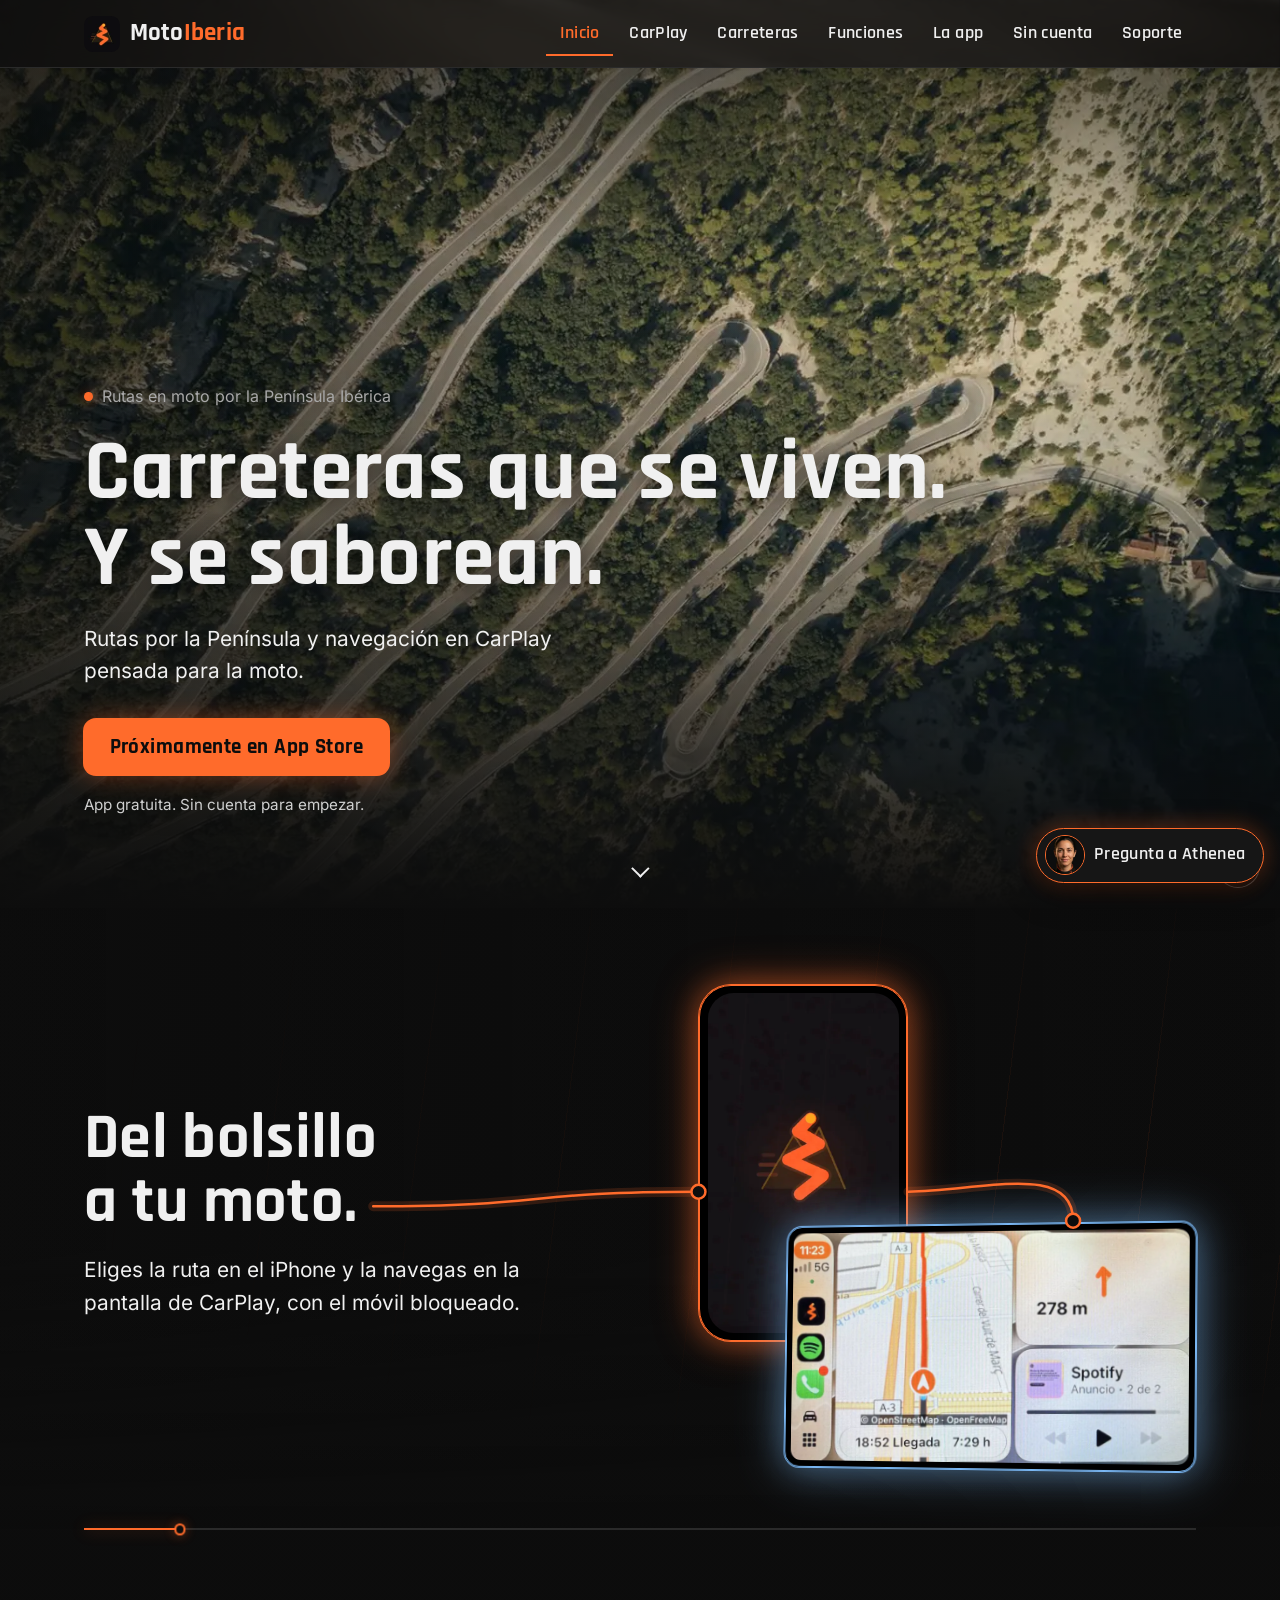
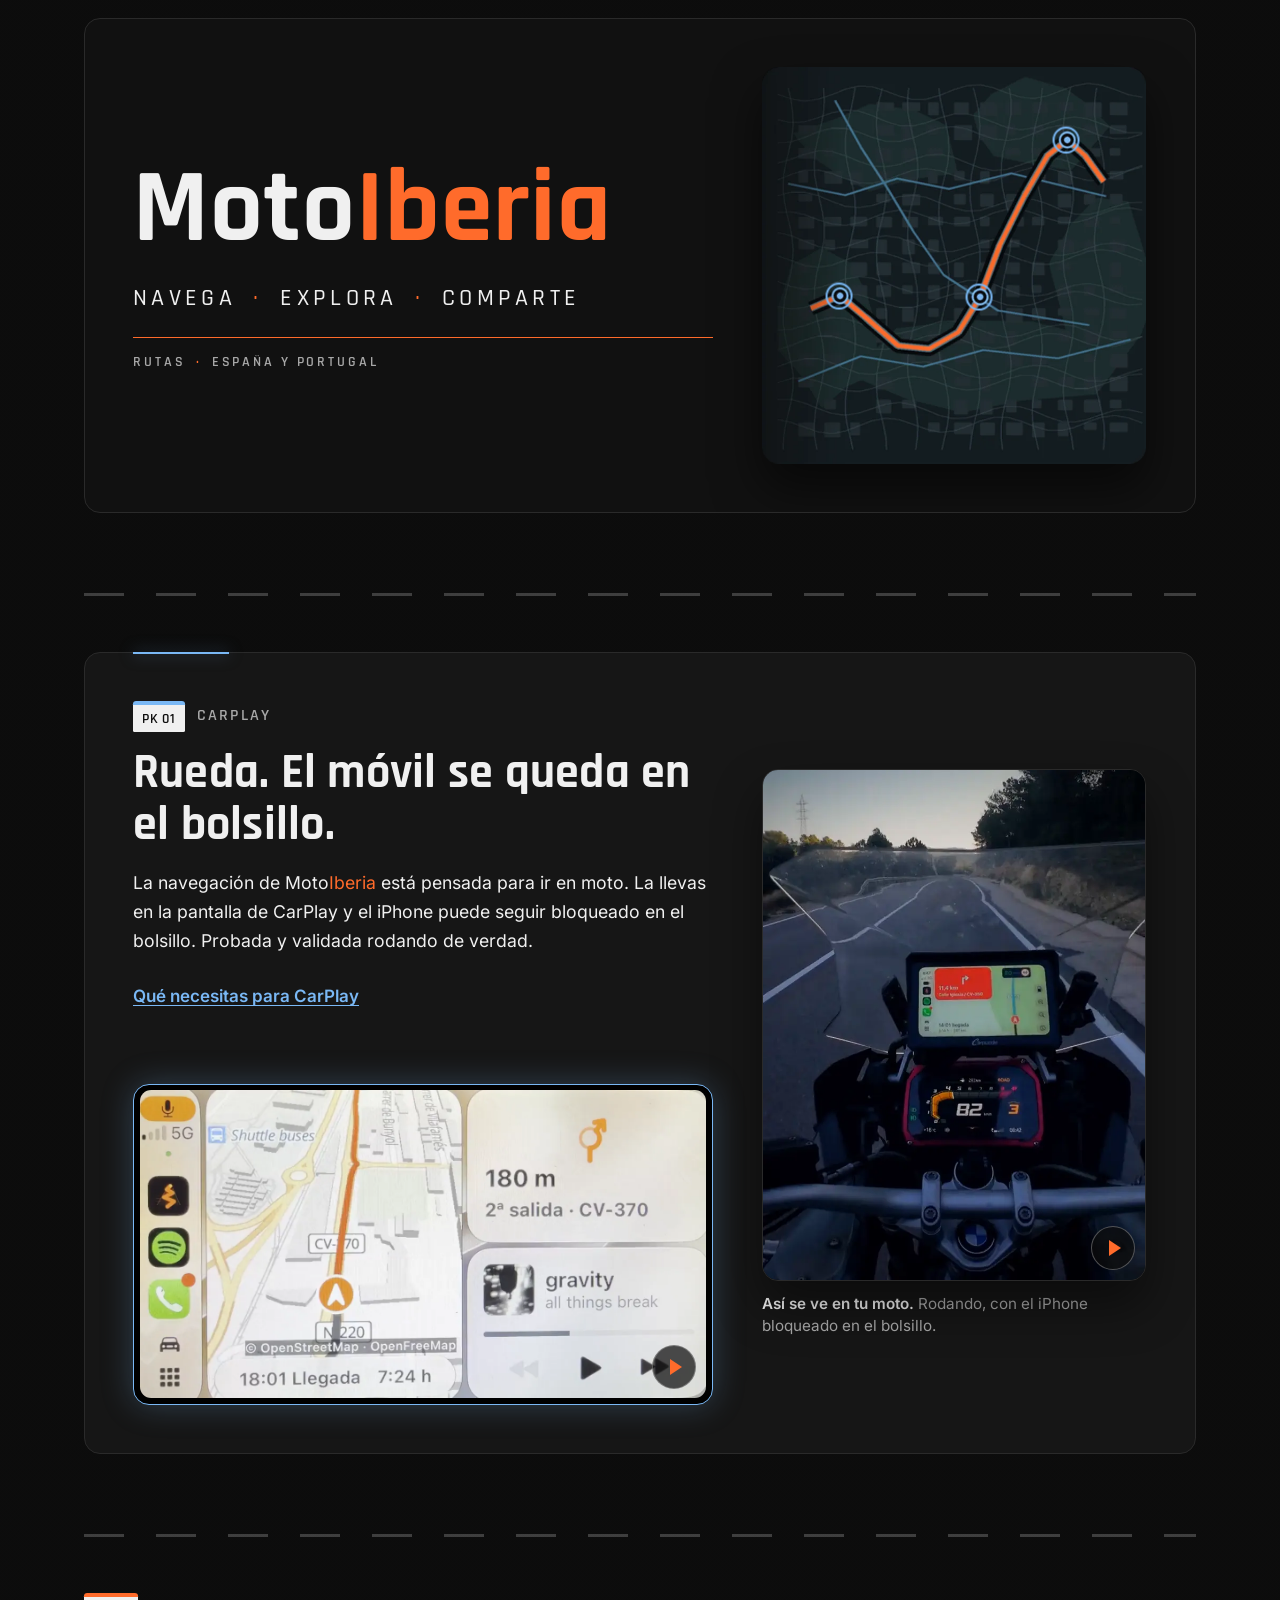
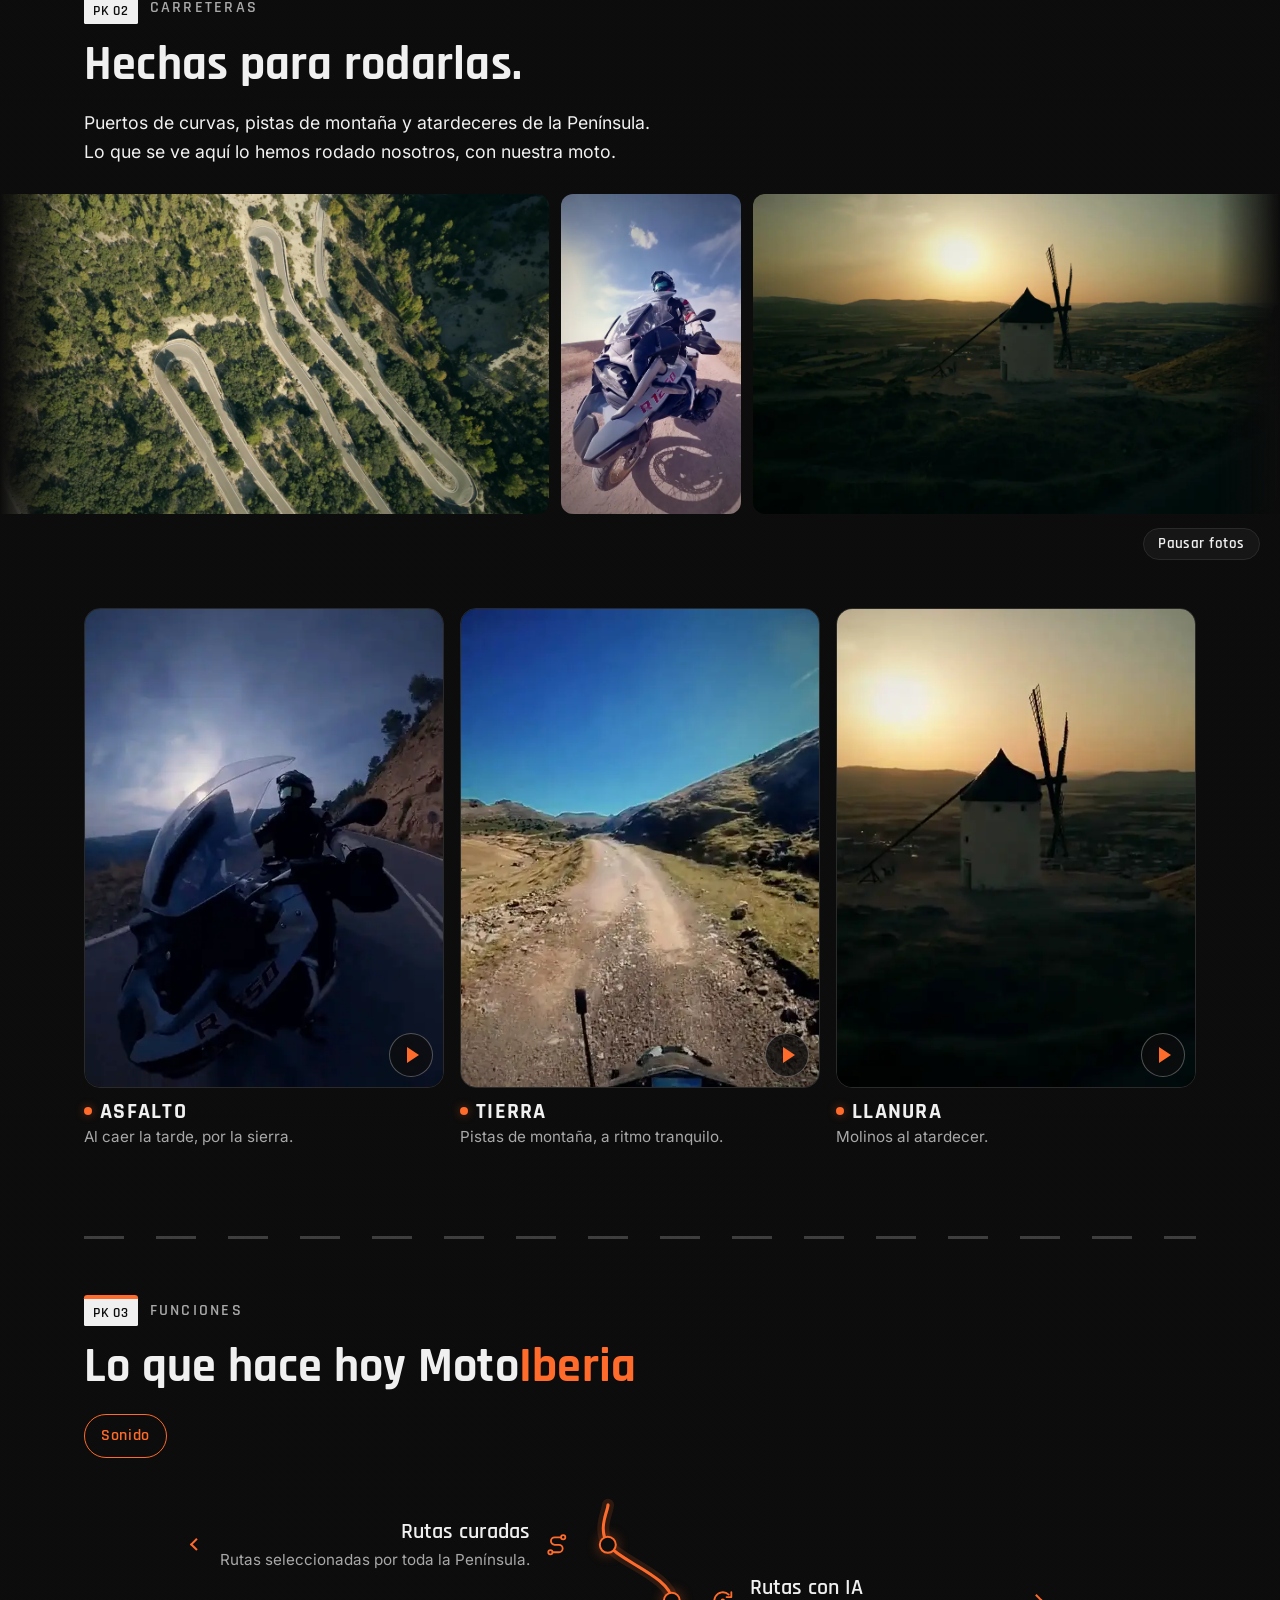
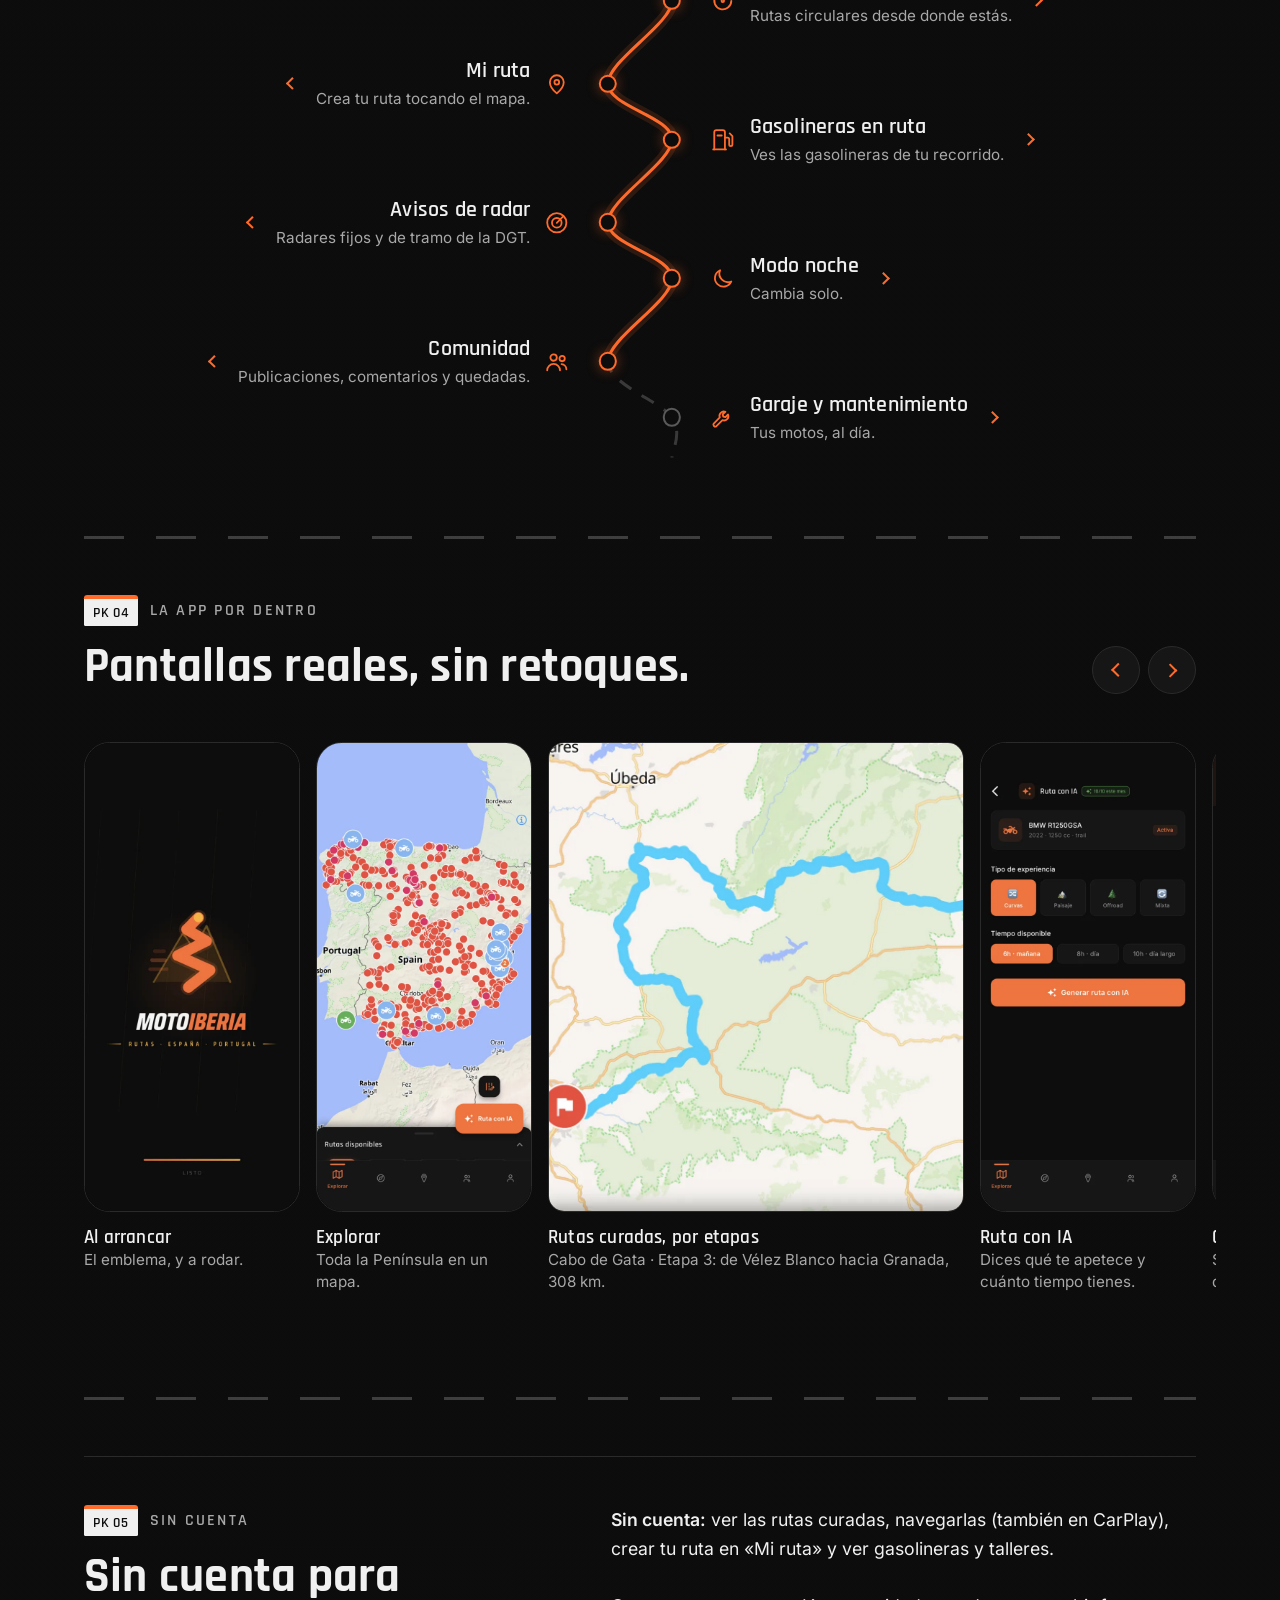
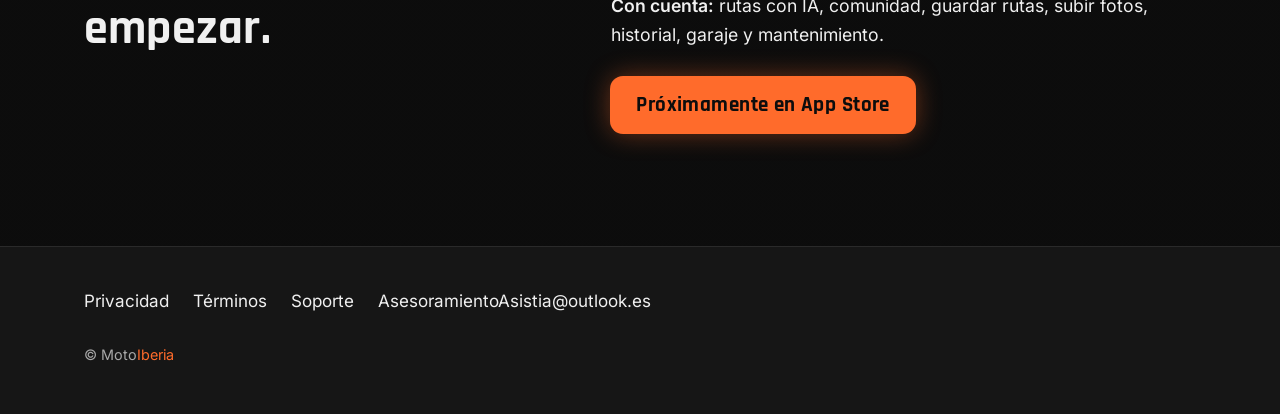
==== commit 6cbe3440: "Portada con material propio: cabecera de cine en vídeo (curvas desde el dron en escritorio, túneles " ====
--- a/index.html
+++ b/index.html
@@ -26,10 +26,13 @@
 
 <link rel="preload" href="fonts/rajdhani-latin-700-normal.woff2" as="font" type="font/woff2" crossorigin>
 <link rel="preload" href="fonts/inter-latin-400-normal.woff2" as="font" type="font/woff2" crossorigin>
+<link rel="preload" as="image" href="img/ruta/portada-escritorio.webp" media="(min-width: 40.01rem)" fetchpriority="high">
+<link rel="preload" as="image" href="img/ruta/portada-movil.webp" media="(max-width: 40rem)" fetchpriority="high">
 <link rel="stylesheet" href="estilos.css">
 <script src="menu.js"></script>
 <script src="asistente.js" defer></script>
 <script src="movimiento.js" defer></script>
+<script src="rodando.js" defer></script>
 
 <!-- Datos estructurados: la marca como responsable y la app gratuita, sin valoraciones ni reseñas. -->
 <script type="application/ld+json">
@@ -97,6 +100,7 @@
       <ul>
         <li><a href="./" aria-current="page">Inicio</a></li>
         <li><a href="./#carplay">CarPlay</a></li>
+        <li><a href="./#carreteras">Carreteras</a></li>
         <li><a href="./#funciones">Funciones</a></li>
         <li><a href="./#la-app">La app</a></li>
         <li><a href="./#sin-cuenta">Sin cuenta</a></li>
@@ -108,15 +112,35 @@
 
 <main id="contenido" class="mi-portada">
 
-  <!-- ===================== CABECERA ===================== -->
-  <section class="mi-sec mi-inicio" id="inicio" aria-labelledby="t-inicio">
-
-    <div class="mi-inicio__texto">
+  <!-- ===================== CABECERA DE CINE =====================
+       Vídeo propio a pantalla completa, sin sonido y en bucle: las curvas
+       desde el dron en escritorio y los túneles de roca en el móvil. Lo
+       primero que se pinta es el póster; el vídeo carga cuando la página ya
+       ha cargado (movimiento.js) y no arranca con «reducir movimiento» ni con
+       el ahorro de datos (rodando.js). -->
+  <section class="mi-cine" id="inicio" aria-labelledby="t-inicio">
+    <div class="mi-cine__fondo">
+      <video class="mi-video mi-cine__video" width="1920" height="1080" muted loop playsinline preload="none" data-tras-carga aria-label="Vídeo sin sonido: una carretera de curvas encadenadas entre pinos, vista desde el dron">
+        <source src="img/ruta/portada-movil.mp4" type="video/mp4" media="(max-width: 40rem)">
+        <source src="img/ruta/portada-escritorio.mp4" type="video/mp4">
+      </video>
+    </div>
+    <div class="mi-cine__texto">
       <p class="mi-eyebrow">Rutas en moto por la Península Ibérica</p>
       <h1 class="mi-h1" id="t-inicio"><span>Carreteras que se viven.</span> <span>Y se saborean.</span></h1>
       <p class="mi-lead">Rutas por la Península y navegación en CarPlay pensada para la moto.</p>
       <p><span class="mi-btn">Próximamente en App Store</span></p>
       <p class="mi-nota">App gratuita. Sin cuenta para empezar.</p>
+    </div>
+    <a class="mi-cine__baja" href="#la-app-en-marcha" aria-label="Bajar a la app"></a>
+  </section>
+
+  <!-- ===================== DEL BOLSILLO A LA MOTO ===================== -->
+  <section class="mi-sec mi-inicio" id="la-app-en-marcha" aria-labelledby="t-bolsillo">
+
+    <div class="mi-inicio__texto">
+      <h2 class="mi-h1 mi-h1--dos" id="t-bolsillo"><span>Del bolsillo</span> <span>a tu moto.</span></h2>
+      <p class="mi-lead">Eliges la ruta en el iPhone y la navegas en la pantalla de CarPlay, con el móvil bloqueado.</p>
     </div>
 
     <div class="mi-dos">
@@ -178,8 +202,18 @@
         <p><a class="mi-enlace" href="soporte.html#carplay">Qué necesitas para CarPlay</a></p>
       </div>
 
+      <!-- Lo mismo, visto desde el manillar: MotoIberia en el Carpuride, en un puerto. -->
+      <figure class="mi-enmoto" data-revela>
+        <div class="mi-enmoto__in">
+          <video class="mi-video" width="720" height="960" poster="img/ruta/en-tu-moto.webp" muted loop playsinline controls preload="none" aria-label="Vídeo sin sonido: desde el manillar de una moto en un puerto de montaña, MotoIberia en la pantalla de CarPlay indica girar a la derecha en 11,4 km">
+            <source src="img/ruta/en-tu-moto.mp4" type="video/mp4">
+          </video>
+        </div>
+        <figcaption><b>Así se ve en tu moto.</b> Rodando, con el iPhone bloqueado en el bolsillo.</figcaption>
+      </figure>
+
       <!-- CarPlay en marcha, vista dividida. Vídeo sin sonido, en bucle; proporción real de la pantalla (1280×696). -->
-      <figure class="mi-pantalla" data-revela>
+      <figure class="mi-pantalla mi-carplay__pantalla" data-revela>
         <div class="mi-pantalla__in mi-pantalla__in--video">
           <video class="mi-video" width="960" height="522" poster="img/carplay-rodando.webp" muted loop playsinline controls preload="none" aria-label="Vídeo: MotoIberia navegando en la pantalla de CarPlay de una moto, con la cuenta atrás hasta la rotonda y la música al lado">
             <source src="img/carplay-rodando-960.mp4" type="video/mp4">
@@ -192,9 +226,94 @@
 
   <div class="mi-carril" aria-hidden="true"><span></span></div>
 
+  <!-- ===================== CARRETERAS =====================
+       Material propio: fotos y vídeos rodados con nuestra moto. La cinta
+       avanza sola despacio (se para al pasar el ratón, al enfocarla o con el
+       botón) y con «reducir movimiento» es una fila que se desliza a mano.
+       La segunda copia de la lista solo sirve para que el bucle no tenga
+       costura: los lectores de pantalla no la leen. -->
+  <section class="mi-sec mi-carreteras" id="carreteras" aria-labelledby="t-carreteras">
+    <p class="mi-pk"><span>PK 02</span> Carreteras</p>
+    <h2 class="mi-h2" id="t-carreteras">Hechas para rodarlas.</h2>
+    <p class="mi-p">Puertos de curvas, pistas de montaña y atardeceres de la Península. Lo que se ve aquí lo hemos rodado nosotros, con nuestra moto.</p>
+  </section>
+
+  <div class="mi-cinta" data-revela>
+    <div class="mi-cinta__ventana">
+    <div class="mi-cinta__pista">
+      <ul class="mi-cinta__lista" aria-label="Fotos de nuestras rutas">
+        <li><img src="img/ruta/foto-zigzag-horquillas.webp" width="1280" height="720" alt="Horquillas encadenadas entre pinos, desde el dron" loading="lazy" decoding="async"></li>
+        <li><img src="img/ruta/foto-pista-frontal.webp" width="405" height="720" alt="La moto de frente en una pista de tierra" loading="lazy" decoding="async"></li>
+        <li><img src="img/ruta/foto-molino-castillo-atardecer.webp" width="1280" height="720" alt="Un molino de viento a contraluz al atardecer" loading="lazy" decoding="async"></li>
+        <li><img src="img/ruta/foto-teruel-roja.webp" width="405" height="720" alt="Carretera junto a una pared de roca roja" loading="lazy" decoding="async"></li>
+        <li><img src="img/ruta/foto-castillo.webp" width="1280" height="720" alt="Un castillo sobre la loma, con los molinos detrás" loading="lazy" decoding="async"></li>
+        <li><img src="img/ruta/foto-tunel-salida.webp" width="405" height="720" alt="La moto saliendo de un túnel excavado en la roca" loading="lazy" decoding="async"></li>
+        <li><img src="img/ruta/foto-atardecer-arrozal.webp" width="540" height="720" alt="La moto aparcada junto a los arrozales al atardecer" loading="lazy" decoding="async"></li>
+        <li><img src="img/ruta/foto-dron-curvas.webp" width="405" height="720" alt="Curvas de montaña vistas desde arriba" loading="lazy" decoding="async"></li>
+        <li><img src="img/ruta/foto-molino.webp" width="1280" height="720" alt="Molinos blancos sobre la cresta de la sierra" loading="lazy" decoding="async"></li>
+        <li><img src="img/ruta/foto-teruel-anochecer.webp" width="405" height="720" alt="Rodando al anochecer por una carretera de sierra" loading="lazy" decoding="async"></li>
+        <li><img src="img/ruta/foto-pista-montana.webp" width="405" height="720" alt="Una pista de montaña bajo el cielo azul" loading="lazy" decoding="async"></li>
+        <li><img src="img/ruta/foto-atardecer-sierra.webp" width="540" height="720" alt="Puesta de sol sobre la sierra" loading="lazy" decoding="async"></li>
+      </ul>
+      <ul class="mi-cinta__lista" aria-hidden="true">
+        <li><img src="img/ruta/foto-zigzag-horquillas.webp" width="1280" height="720" alt="" loading="lazy" decoding="async"></li>
+        <li><img src="img/ruta/foto-pista-frontal.webp" width="405" height="720" alt="" loading="lazy" decoding="async"></li>
+        <li><img src="img/ruta/foto-molino-castillo-atardecer.webp" width="1280" height="720" alt="" loading="lazy" decoding="async"></li>
+        <li><img src="img/ruta/foto-teruel-roja.webp" width="405" height="720" alt="" loading="lazy" decoding="async"></li>
+        <li><img src="img/ruta/foto-castillo.webp" width="1280" height="720" alt="" loading="lazy" decoding="async"></li>
+        <li><img src="img/ruta/foto-tunel-salida.webp" width="405" height="720" alt="" loading="lazy" decoding="async"></li>
+        <li><img src="img/ruta/foto-atardecer-arrozal.webp" width="540" height="720" alt="" loading="lazy" decoding="async"></li>
+        <li><img src="img/ruta/foto-dron-curvas.webp" width="405" height="720" alt="" loading="lazy" decoding="async"></li>
+        <li><img src="img/ruta/foto-molino.webp" width="1280" height="720" alt="" loading="lazy" decoding="async"></li>
+        <li><img src="img/ruta/foto-teruel-anochecer.webp" width="405" height="720" alt="" loading="lazy" decoding="async"></li>
+        <li><img src="img/ruta/foto-pista-montana.webp" width="405" height="720" alt="" loading="lazy" decoding="async"></li>
+        <li><img src="img/ruta/foto-atardecer-sierra.webp" width="540" height="720" alt="" loading="lazy" decoding="async"></li>
+      </ul>
+    </div>
+    </div>
+    <button type="button" class="mi-cinta__pausa" aria-pressed="false">Pausar fotos</button>
+  </div>
+
+  <div class="mi-sec mi-tramos-sec">
+    <ul class="mi-tramos" aria-label="Tres vídeos cortos de nuestras rutas">
+      <li class="mi-tramo" data-revela>
+        <figure>
+          <div class="mi-tramo__in">
+            <video class="mi-video" width="540" height="720" poster="img/ruta/tarjeta-tarde.webp" muted loop playsinline controls preload="none" aria-label="Vídeo sin sonido: la moto rodando al anochecer por una carretera de sierra">
+              <source src="img/ruta/tarjeta-tarde.mp4" type="video/mp4">
+            </video>
+          </div>
+          <figcaption><b>Asfalto</b> Al caer la tarde, por la sierra.</figcaption>
+        </figure>
+      </li>
+      <li class="mi-tramo" data-revela>
+        <figure>
+          <div class="mi-tramo__in">
+            <video class="mi-video" width="540" height="720" poster="img/ruta/tarjeta-pista.webp" muted loop playsinline controls preload="none" aria-label="Vídeo sin sonido: una pista de tierra entre montañas, vista desde el manillar">
+              <source src="img/ruta/tarjeta-pista.mp4" type="video/mp4">
+            </video>
+          </div>
+          <figcaption><b>Tierra</b> Pistas de montaña, a ritmo tranquilo.</figcaption>
+        </figure>
+      </li>
+      <li class="mi-tramo" data-revela>
+        <figure>
+          <div class="mi-tramo__in">
+            <video class="mi-video" width="540" height="720" poster="img/ruta/tarjeta-molinos.webp" muted loop playsinline controls preload="none" aria-label="Vídeo sin sonido: un molino de viento a contraluz al atardecer, desde el dron">
+              <source src="img/ruta/tarjeta-molinos.mp4" type="video/mp4">
+            </video>
+          </div>
+          <figcaption><b>Llanura</b> Molinos al atardecer.</figcaption>
+        </figure>
+      </li>
+    </ul>
+  </div>
+
+  <div class="mi-carril" aria-hidden="true"><span></span></div>
+
   <!-- ===================== FUNCIONES ===================== -->
   <section class="mi-sec" id="funciones" aria-labelledby="t-funciones">
-    <p class="mi-pk"><span>PK 02</span> Funciones</p>
+    <p class="mi-pk"><span>PK 03</span> Funciones</p>
     <h2 class="mi-h2" id="t-funciones">Lo que hace hoy Moto<b class="mi-i">Iberia</b></h2>
 
     <!-- Las funciones como paradas de una ruta: la línea avanza al bajar y cada
@@ -294,7 +413,7 @@
 
   <!-- ===================== LA APP POR DENTRO ===================== -->
   <section class="mi-sec" id="la-app" aria-labelledby="t-la-app">
-    <p class="mi-pk"><span>PK 03</span> La app por dentro</p>
+    <p class="mi-pk"><span>PK 04</span> La app por dentro</p>
     <div class="mi-galeria__cab">
       <h2 class="mi-h2" id="t-la-app">Pantallas reales, sin retoques.</h2>
       <div class="mi-galeria__flechas">
@@ -354,7 +473,7 @@
   <section class="mi-sec" id="sin-cuenta" aria-labelledby="t-sin-cuenta">
     <div class="mi-sincuenta" data-revela>
       <div>
-        <p class="mi-pk"><span>PK 04</span> Sin cuenta</p>
+        <p class="mi-pk"><span>PK 05</span> Sin cuenta</p>
         <h2 class="mi-h2" id="t-sin-cuenta">Sin cuenta para empezar.</h2>
       </div>
       <div>
--- a/estilos.css
+++ b/estilos.css
@@ -1131,6 +1131,126 @@
 }
 .mi-toma--ancha .mi-toma__marco { aspect-ratio: auto; height: calc(min(13.5rem, 62vw) * 1304 / 600); border-radius: var(--mi-r-l); }
 .mi-toma__marco img { display: block; width: 100%; height: 100%; object-fit: cover; }
+.mi-toma__marco { position: relative; }
+
+/* Botón invisible sobre cada captura: la abre en grande (movimiento.js) */
+.mi-toma__ver {
+  position: absolute;
+  inset: 0;
+  width: 100%;
+  height: 100%;
+  padding: 0;
+  background: none;
+  border: 0;
+  border-radius: inherit;
+  cursor: zoom-in;
+}
+.mi .mi-toma__ver:focus-visible { outline-offset: -3px; border-radius: inherit; }
+
+/* ---------- Visor: la captura sola y entera ---------- */
+html.mi-sin-scroll { overflow: hidden; }
+.mi-visor {
+  width: 100vw;
+  height: 100dvh;
+  max-width: none;
+  max-height: none;
+  margin: 0;
+  padding: 1rem;
+  background: transparent;
+  border: 0;
+  color: var(--mi-text);
+}
+.mi-visor[open] { display: flex; align-items: center; justify-content: center; gap: 1.5rem; }
+.mi-visor::backdrop { background: rgba(8, 8, 8, .95); }
+.mi-visor__fig { display: flex; flex-direction: column; align-items: center; min-width: 0; margin: 0; }
+.mi-visor__fig img {
+  display: block;
+  width: auto;
+  height: auto;
+  max-width: min(100%, 40rem);
+  max-height: calc(100dvh - 8rem);
+  border: 1px solid var(--mi-fire);
+  border-radius: 1.6rem;
+  box-shadow: 0 0 2.4rem rgba(255, 107, 43, .3);
+}
+.mi-visor figcaption {
+  max-width: 30rem;
+  margin-top: .9rem;
+  text-align: center;
+  color: var(--mi-muted);
+  font-size: .95rem;
+  line-height: 1.45;
+}
+.mi-visor figcaption b { display: block; color: var(--mi-text); font: 600 1.2rem/1.2 var(--mi-font-head); letter-spacing: .01em; }
+.mi-visor__ant, .mi-visor__sig { flex: 0 0 auto; }
+.mi-visor__cerrar {
+  position: fixed;
+  top: max(1rem, env(safe-area-inset-top));
+  right: 1rem;
+  z-index: 1;
+  width: 2.75rem;
+  height: 2.75rem;
+  background: var(--mi-card);
+  border: .5px solid var(--mi-line);
+  border-radius: 50%;
+  cursor: pointer;
+}
+.mi-visor__cerrar::before, .mi-visor__cerrar::after {
+  content: ""; position: absolute; left: 50%; top: 50%;
+  width: 1rem; height: 2px; background: var(--mi-text);
+  transform: translate(-50%, -50%) rotate(45deg);
+}
+.mi-visor__cerrar::after { transform: translate(-50%, -50%) rotate(-45deg); }
+.mi-visor__cerrar:hover { border-color: var(--mi-fire); }
+@media (max-width: 47.99rem) {
+  /* Móvil: la captura a lo ancho y las flechas abajo, a los lados del pie */
+  .mi-visor[open] { padding: 3.75rem 1rem 5rem; }
+  .mi-visor__fig img { max-height: calc(100dvh - 12rem); }
+  .mi-visor__ant, .mi-visor__sig { position: fixed; bottom: max(1rem, env(safe-area-inset-bottom)); }
+  .mi-visor__ant { left: 1rem; }
+  .mi-visor__sig { right: 1rem; }
+}
+@media (prefers-reduced-motion: no-preference) {
+  .mi-visor[open] .mi-visor__fig { animation: mi-sube .3s cubic-bezier(.2, .7, .2, 1) both; }
+}
+
+/* ---------- Menú de los enlaces de correo (menu.js) ---------- */
+.mi-correo {
+  position: fixed;
+  z-index: 60;
+  display: grid;
+  width: min(16rem, calc(100vw - 2rem));
+  padding: .4rem;
+  background: var(--mi-card);
+  border: .5px solid var(--mi-fire);
+  border-radius: var(--mi-r-m);
+  box-shadow: 0 1rem 2.5rem rgba(0, 0, 0, .65), 0 0 1.2rem var(--mi-glow);
+}
+.mi-correo[hidden] { display: none; }
+.mi-correo__dir {
+  margin: 0;
+  padding: .45rem .7rem .5rem;
+  color: var(--mi-muted);
+  font-size: .8rem;
+  overflow-wrap: anywhere;
+  border-bottom: .5px solid var(--mi-line);
+}
+.mi .mi-correo__op {
+  display: flex;
+  align-items: center;
+  min-height: 2.75rem;
+  padding: 0 .75rem;
+  background: none;
+  border: 0;
+  border-radius: var(--mi-r-s);
+  color: var(--mi-text);
+  font: 600 1.05rem/1 var(--mi-font-head);
+  letter-spacing: .02em;
+  text-align: left;
+  text-decoration: none;
+  cursor: pointer;
+}
+.mi .mi-correo__op:hover, .mi .mi-correo__op:focus-visible { background: rgba(255, 107, 43, .12); color: var(--mi-fire); }
 .mi-toma:hover .mi-toma__marco { transform: translateY(-6px); border-color: var(--mi-fire); box-shadow: 0 0 1.6rem var(--mi-glow); }
 .mi-toma figcaption { margin-top: .9rem; font-size: .95rem; line-height: 1.45; color: var(--mi-muted); }
 .mi-toma figcaption b { display: block; color: var(--mi-text); font: 600 1.2rem/1.2 var(--mi-font-head); letter-spacing: .01em; }
@@ -1387,3 +1507,216 @@
 @media (prefers-reduced-motion: no-preference) {
   .mi-asis__aviso { animation: mi-sube .4s cubic-bezier(.2, .7, .2, 1) both; }
 }
+
+/* ==========================================================================
+   MATERIAL PROPIO · cabecera de cine, «Así se ve en tu moto», la cinta de
+   fotos y los tres tramos en vídeo. Todo servido desde esta web.
+   ========================================================================== */
+
+/* ---------- Cabecera de cine ----------
+   El póster va de fondo (uno por tamaño: cada dispositivo baja solo el
+   suyo) y el vídeo se pinta encima cuando arranca. */
+.mi-cine {
+  position: relative;
+  isolation: isolate;
+  display: grid;
+  align-items: end;
+  min-height: calc(100vh - 3.75rem);
+  min-height: calc(100svh - 3.75rem);
+  max-height: 64rem;
+  overflow: hidden;
+}
+.mi-cine__fondo {
+  position: absolute;
+  inset: 0;
+  z-index: -1;
+  background: #0D0D0D url("img/ruta/portada-escritorio.webp") 50% 50% / cover no-repeat;
+}
+@media (max-width: 40rem) {
+  .mi-cine__fondo { background-image: url("img/ruta/portada-movil.webp"); }
+}
+.mi .mi-cine__video { position: absolute; inset: 0; background: transparent; }
+/* Velo: arriba deja ver, a la izquierda oscurece el titular y abajo se
+   funde con el fondo de la web para que no haya corte. */
+.mi-cine__fondo::after {
+  content: "";
+  position: absolute;
+  inset: 0;
+  z-index: 1;
+  background:
+    linear-gradient(180deg, rgba(13, 13, 13, .45) 0, rgba(13, 13, 13, 0) 22%, rgba(13, 13, 13, .15) 55%, #0D0D0D 100%),
+    linear-gradient(90deg, rgba(13, 13, 13, .62) 0, rgba(13, 13, 13, .2) 55%, transparent 80%);
+  pointer-events: none;
+}
+.mi-cine .mi-vbtn { right: 1.25rem; bottom: 1.25rem; }
+.mi-cine__texto {
+  width: 100%;
+  max-width: var(--mi-ancho);
+  margin: 0 auto;
+  padding: 6rem 1.25rem clamp(4rem, 10vh, 6.5rem);
+  text-shadow: 0 2px 1.5rem rgba(0, 0, 0, .55);
+}
+.mi-cine__texto .mi-lead { color: var(--mi-text); }
+.mi-cine__texto .mi-nota { color: #CFCFCF; }
+.mi-cine__texto .mi-btn { text-shadow: none; }
+/* Invitación a bajar */
+.mi-cine__baja {
+  position: absolute;
+  left: 50%;
+  bottom: 1.25rem;
+  width: 2.75rem;
+  height: 2.75rem;
+  margin-left: -1.375rem;
+  border-radius: 50%;
+}
+.mi-cine__baja::before {
+  content: "";
+  position: absolute;
+  left: 50%;
+  top: 40%;
+  width: .8rem;
+  height: .8rem;
+  margin-left: -.4rem;
+  border-right: 2px solid var(--mi-text);
+  border-bottom: 2px solid var(--mi-text);
+  transform: rotate(45deg);
+}
+@media (prefers-reduced-motion: no-preference) {
+  .mi-cine__baja::before { animation: mi-baja 2.2s ease-in-out infinite; }
+  .mi-cine__texto > * { animation: mi-sube .8s cubic-bezier(.2, .7, .2, 1) both; }
+  .mi-cine__texto > :nth-child(2) { animation-delay: .1s; }
+  .mi-cine__texto > :nth-child(3) { animation-delay: .2s; }
+  .mi-cine__texto > :nth-child(4) { animation-delay: .3s; }
+  .mi-cine__texto > :nth-child(5) { animation-delay: .38s; }
+}
+@keyframes mi-baja { 0%, 100% { transform: translateY(0) rotate(45deg); opacity: .55; } 50% { transform: translateY(.4rem) rotate(45deg); opacity: 1; } }
+
+/* El titular de la sección del iPhone, algo menor que el de la cabecera */
+.mi-h1--dos { font-size: clamp(2.3rem, 6.5vw, 4rem); }
+
+/* ---------- CarPlay: «Así se ve en tu moto» ---------- */
+.mi-enmoto { margin: 0; width: 100%; max-width: 24rem; justify-self: center; }
+.mi-enmoto__in {
+  position: relative;
+  aspect-ratio: 3 / 4;
+  overflow: hidden;
+  border: .5px solid var(--mi-line);
+  border-radius: var(--mi-r-l);
+  background: #0D0D0D;
+  box-shadow: 0 1.5rem 3rem rgba(0, 0, 0, .45);
+}
+.mi-enmoto figcaption, .mi-tramo figcaption {
+  margin-top: .75rem;
+  color: var(--mi-muted);
+  font-size: .95rem;
+  line-height: 1.45;
+}
+.mi-enmoto figcaption b { color: var(--mi-text); font-weight: 600; }
+@media (min-width: 60rem) {
+  .mi-carplay:has(.mi-enmoto) {
+    grid-template-columns: minmax(0, 1.2fr) minmax(0, .8fr);
+    grid-template-areas: "texto moto" "pantalla moto";
+    align-items: start;
+  }
+  .mi-carplay:has(.mi-enmoto) .mi-carplay__texto { grid-area: texto; }
+  .mi-carplay:has(.mi-enmoto) .mi-enmoto { grid-area: moto; align-self: center; }
+  .mi-carplay:has(.mi-enmoto) .mi-carplay__pantalla { grid-area: pantalla; }
+}
+
+/* ---------- Carreteras: la cinta de fotos ---------- */
+.mi-carreteras { padding-bottom: 0; }
+.mi-cinta { position: relative; margin-top: 1.75rem; }
+.mi-cinta__ventana {
+  overflow: hidden;
+  -webkit-mask-image: linear-gradient(90deg, transparent, #000 5%, #000 95%, transparent);
+          mask-image: linear-gradient(90deg, transparent, #000 5%, #000 95%, transparent);
+}
+.mi-cinta__pista { display: flex; width: max-content; }
+.mi-cinta__lista { display: flex; gap: .75rem; margin: 0; padding: 0 .75rem 0 0; list-style: none; }
+.mi-cinta__lista img {
+  display: block;
+  width: auto;
+  height: clamp(13rem, 26vw, 20rem);
+  border-radius: var(--mi-r-m);
+  background: var(--mi-card);
+}
+.mi-cinta__pausa {
+  display: block;
+  margin: .9rem 1.25rem 0 auto;
+  padding: .45rem .9rem;
+  background: var(--mi-card);
+  color: var(--mi-text);
+  border: .5px solid var(--mi-line);
+  border-radius: 999px;
+  font: 600 .95rem/1 var(--mi-font-head);
+  letter-spacing: .03em;
+  cursor: pointer;
+}
+.mi-cinta__pausa:hover { border-color: var(--mi-fire); }
+/* Con movimiento: avanza sola, muy despacio; se para con el ratón, al
+   enfocar algo dentro o con el botón */
+.mi-mov .mi-cinta__pista { animation: mi-cinta 110s linear infinite; }
+.mi-mov .mi-cinta:hover .mi-cinta__pista,
+.mi-mov .mi-cinta:focus-within .mi-cinta__pista,
+.mi-mov .mi-cinta.is-pausada .mi-cinta__pista { animation-play-state: paused; }
+@keyframes mi-cinta { to { transform: translateX(-50%); } }
+/* Sin movimiento (o sin JavaScript): una fila que se desliza a mano */
+html:not(.mi-mov) .mi-cinta__ventana {
+  overflow-x: auto;
+  scroll-snap-type: x mandatory;
+  -webkit-mask-image: none;
+          mask-image: none;
+  padding: 0 1.25rem .5rem;
+}
+html:not(.mi-mov) .mi-cinta__lista li { scroll-snap-align: start; }
+html:not(.mi-mov) .mi-cinta__lista[aria-hidden],
+html:not(.mi-mov) .mi-cinta__pausa { display: none; }
+
+/* ---------- Carreteras: tres tramos en vídeo ---------- */
+.mi-tramos-sec { padding-top: clamp(2rem, 5vw, 3rem); }
+.mi-tramos {
+  display: grid;
+  grid-auto-flow: column;
+  grid-auto-columns: minmax(14rem, 78%);
+  gap: 1rem;
+  margin: 0;
+  padding: 0 0 .5rem;
+  list-style: none;
+  overflow-x: auto;
+  scroll-snap-type: x mandatory;
+}
+@media (min-width: 48rem) {
+  .mi-tramos { grid-auto-flow: row; grid-template-columns: repeat(3, minmax(0, 1fr)); overflow: visible; }
+}
+.mi-tramo { scroll-snap-align: start; }
+.mi-tramo figure { margin: 0; }
+.mi-tramo__in {
+  position: relative;
+  aspect-ratio: 3 / 4;
+  overflow: hidden;
+  border: .5px solid var(--mi-line);
+  border-radius: var(--mi-r-l);
+  background: #0D0D0D;
+}
+.mi-tramo figcaption b {
+  display: block;
+  margin-bottom: .15rem;
+  color: var(--mi-text);
+  font: 700 1.35rem/1.1 var(--mi-font-head);
+  letter-spacing: .06em;
+  text-transform: uppercase;
+}
+.mi-tramo figcaption b::before {
+  content: "";
+  display: inline-block;
+  width: .5rem;
+  height: .5rem;
+  margin: 0 .5rem .15rem 0;
+  border-radius: 50%;
+  background: var(--mi-fire);
+  box-shadow: 0 0 .6rem var(--mi-glow);
+}
+@media (prefers-reduced-motion: no-preference) {
+  .mi-tramo__in .mi-video { transition: transform .8s cubic-bezier(.2, .7, .2, 1); }
+  .mi-tramo:hover .mi-tramo__in .mi-video { transform: scale(1.04); }
+}
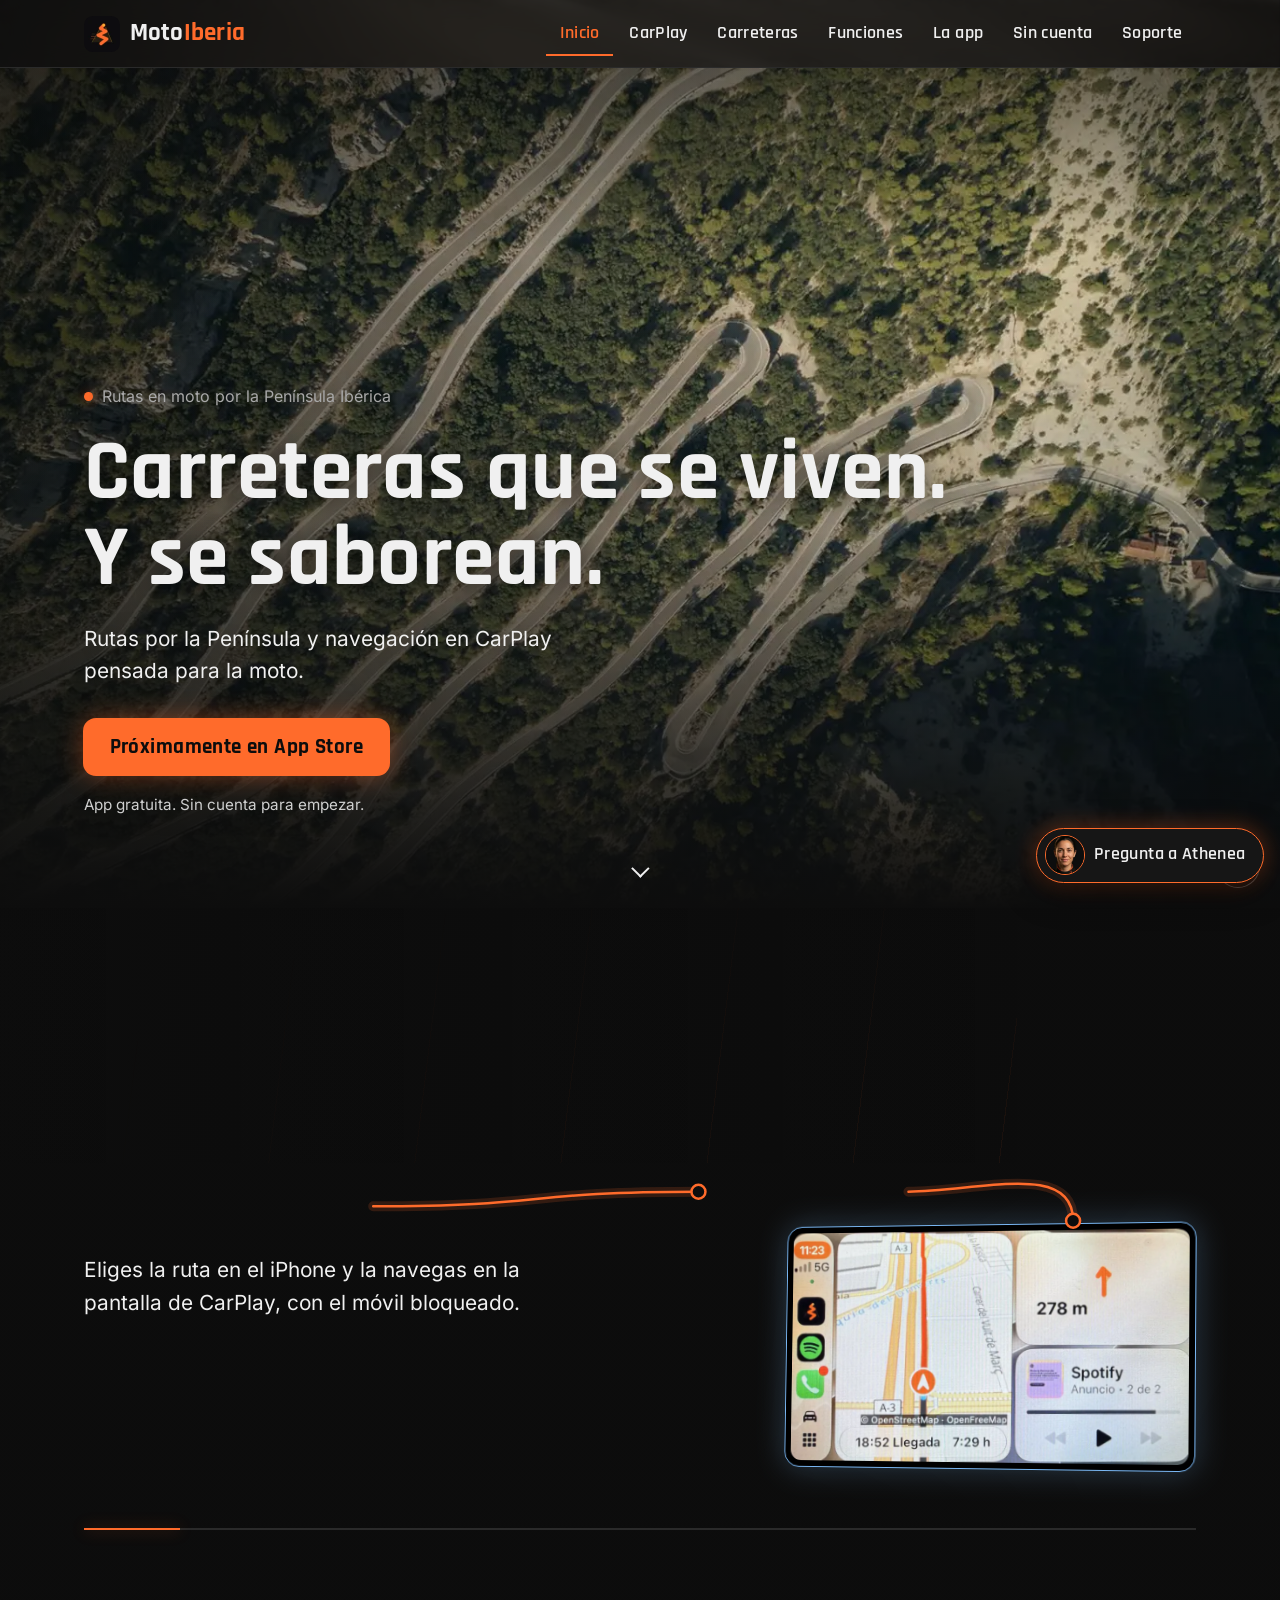
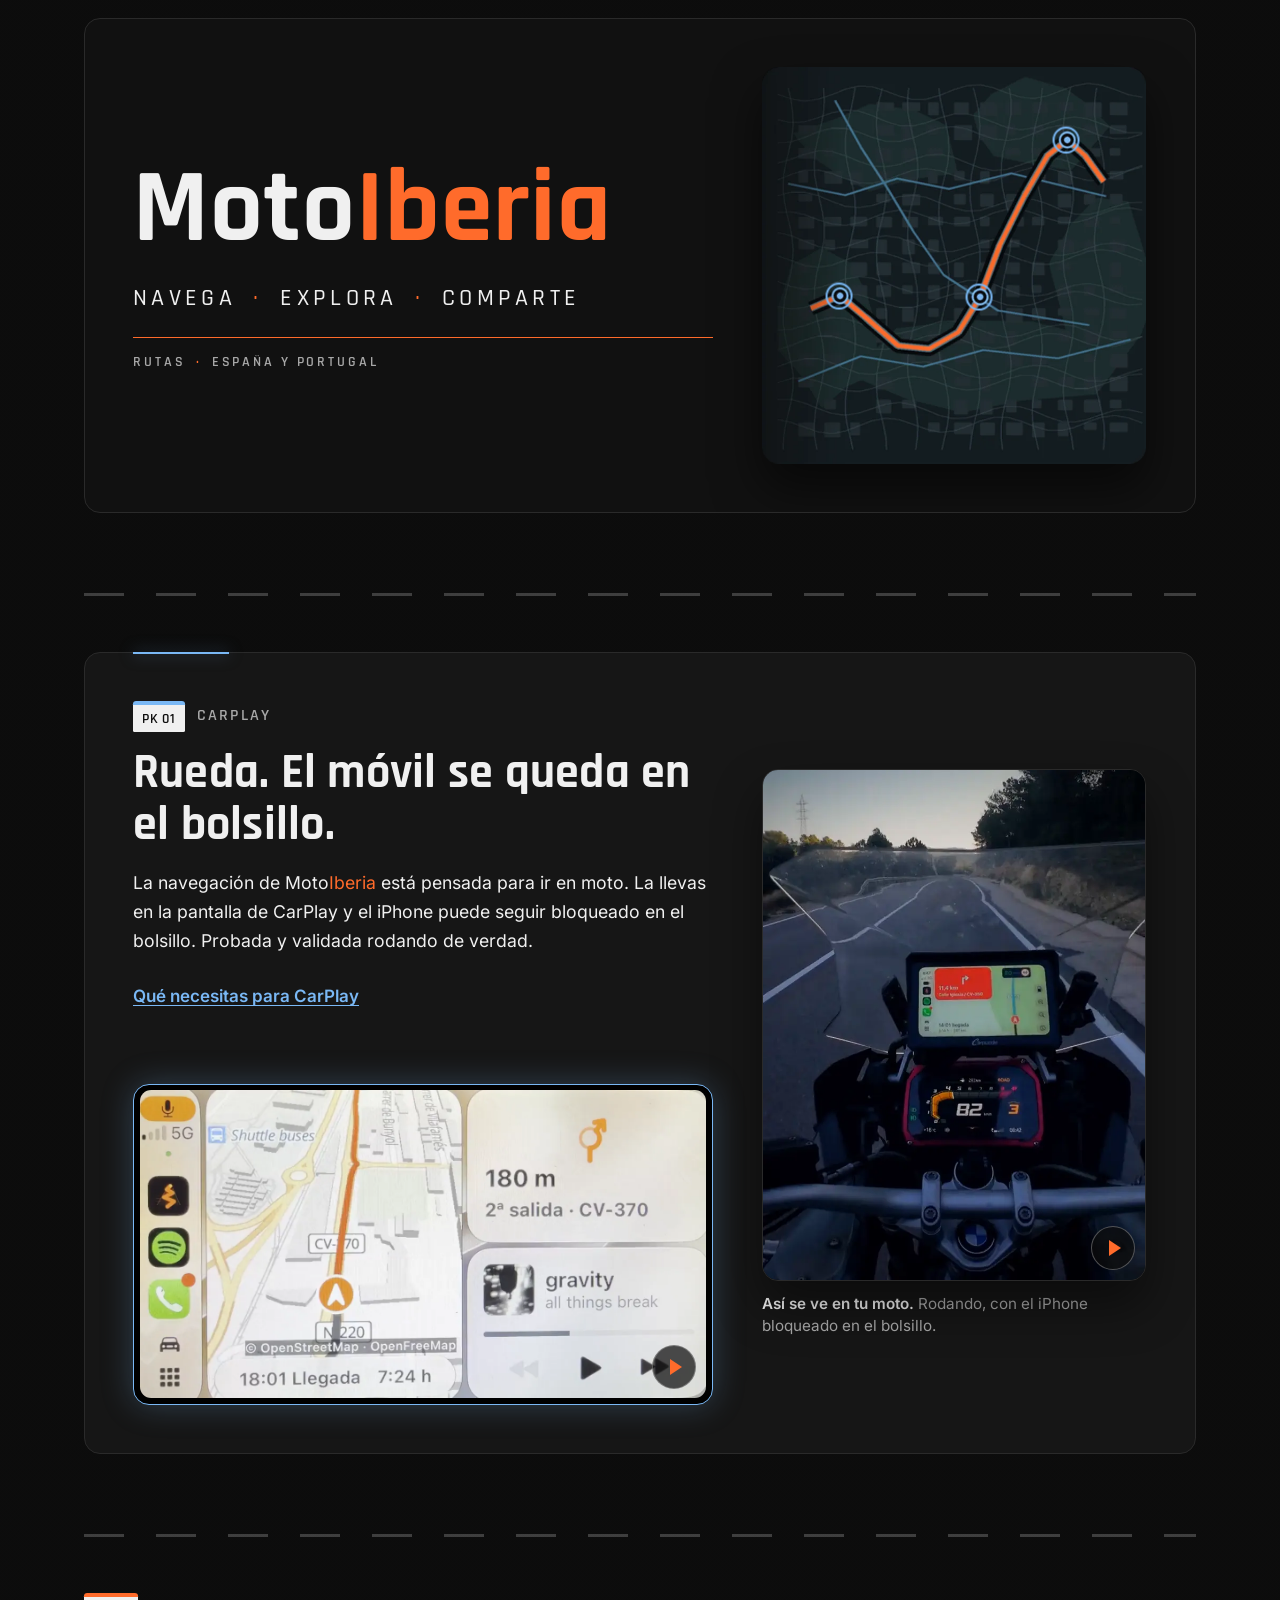
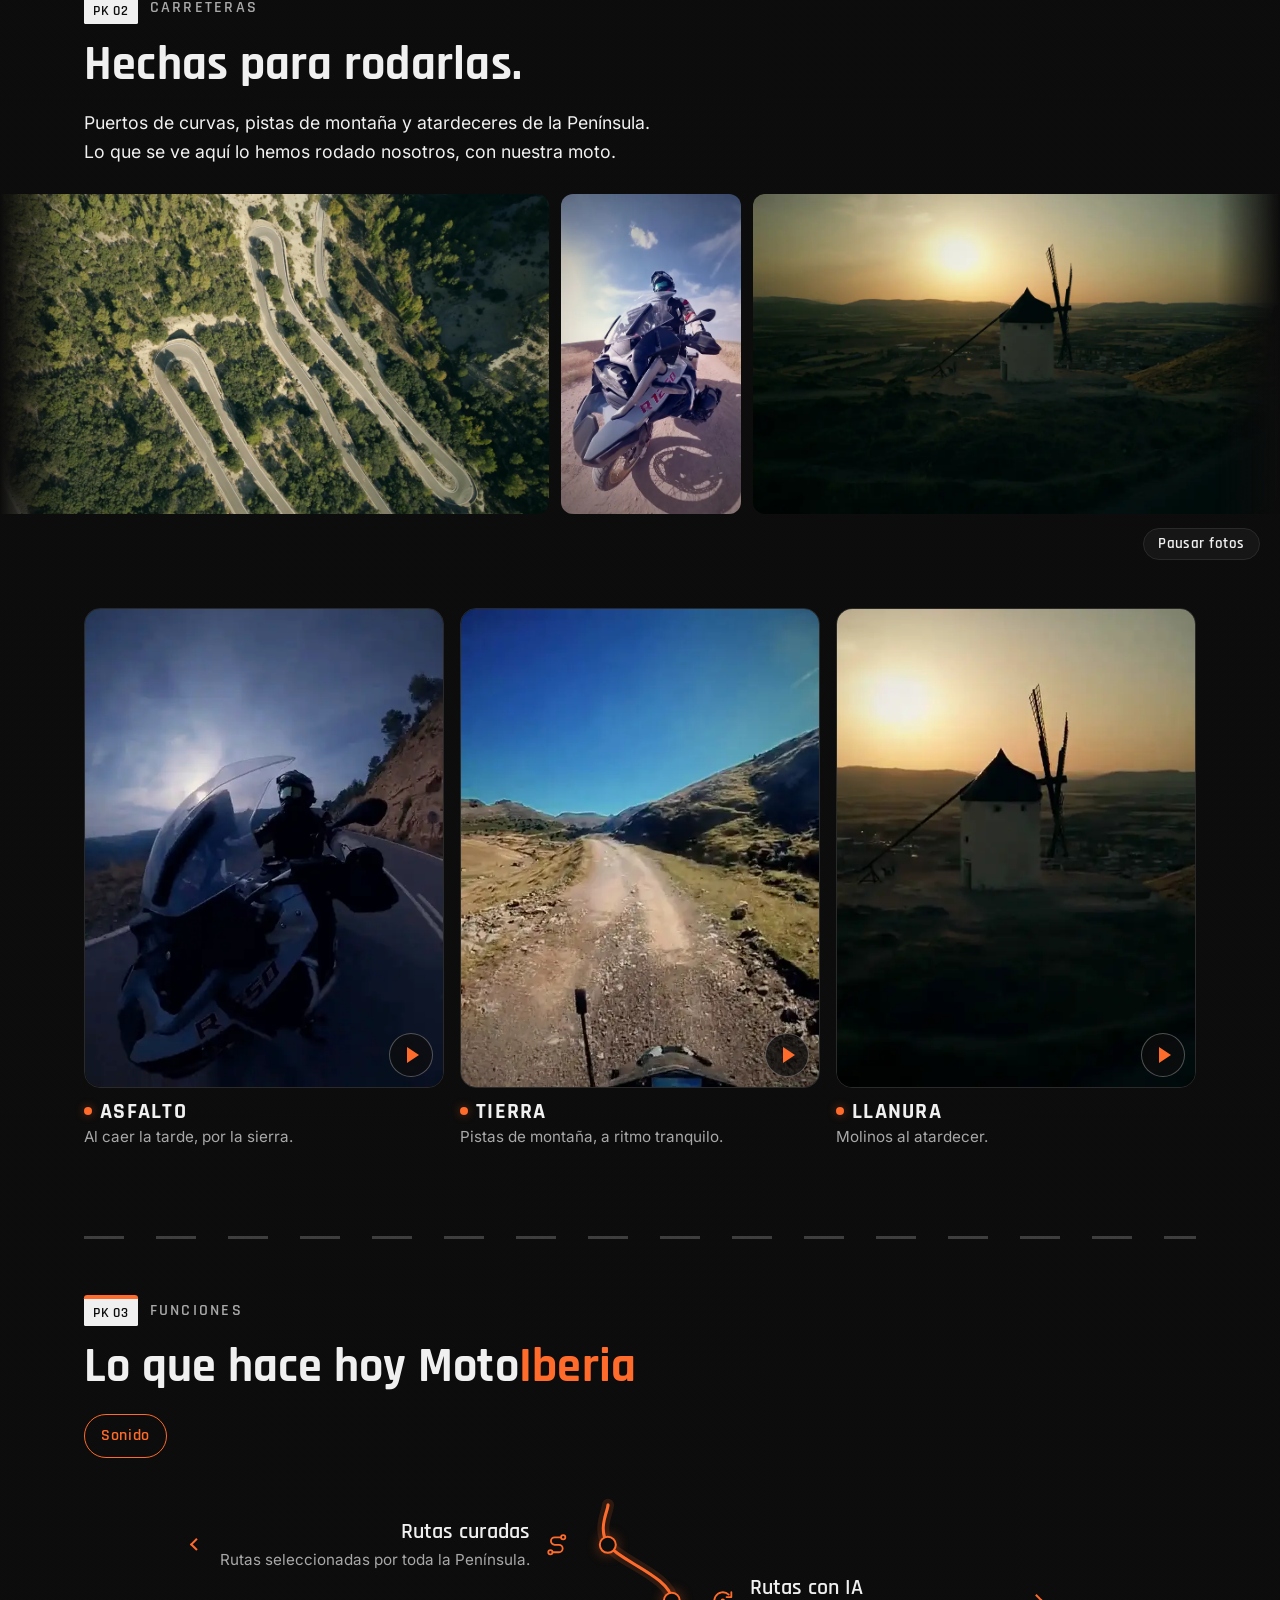
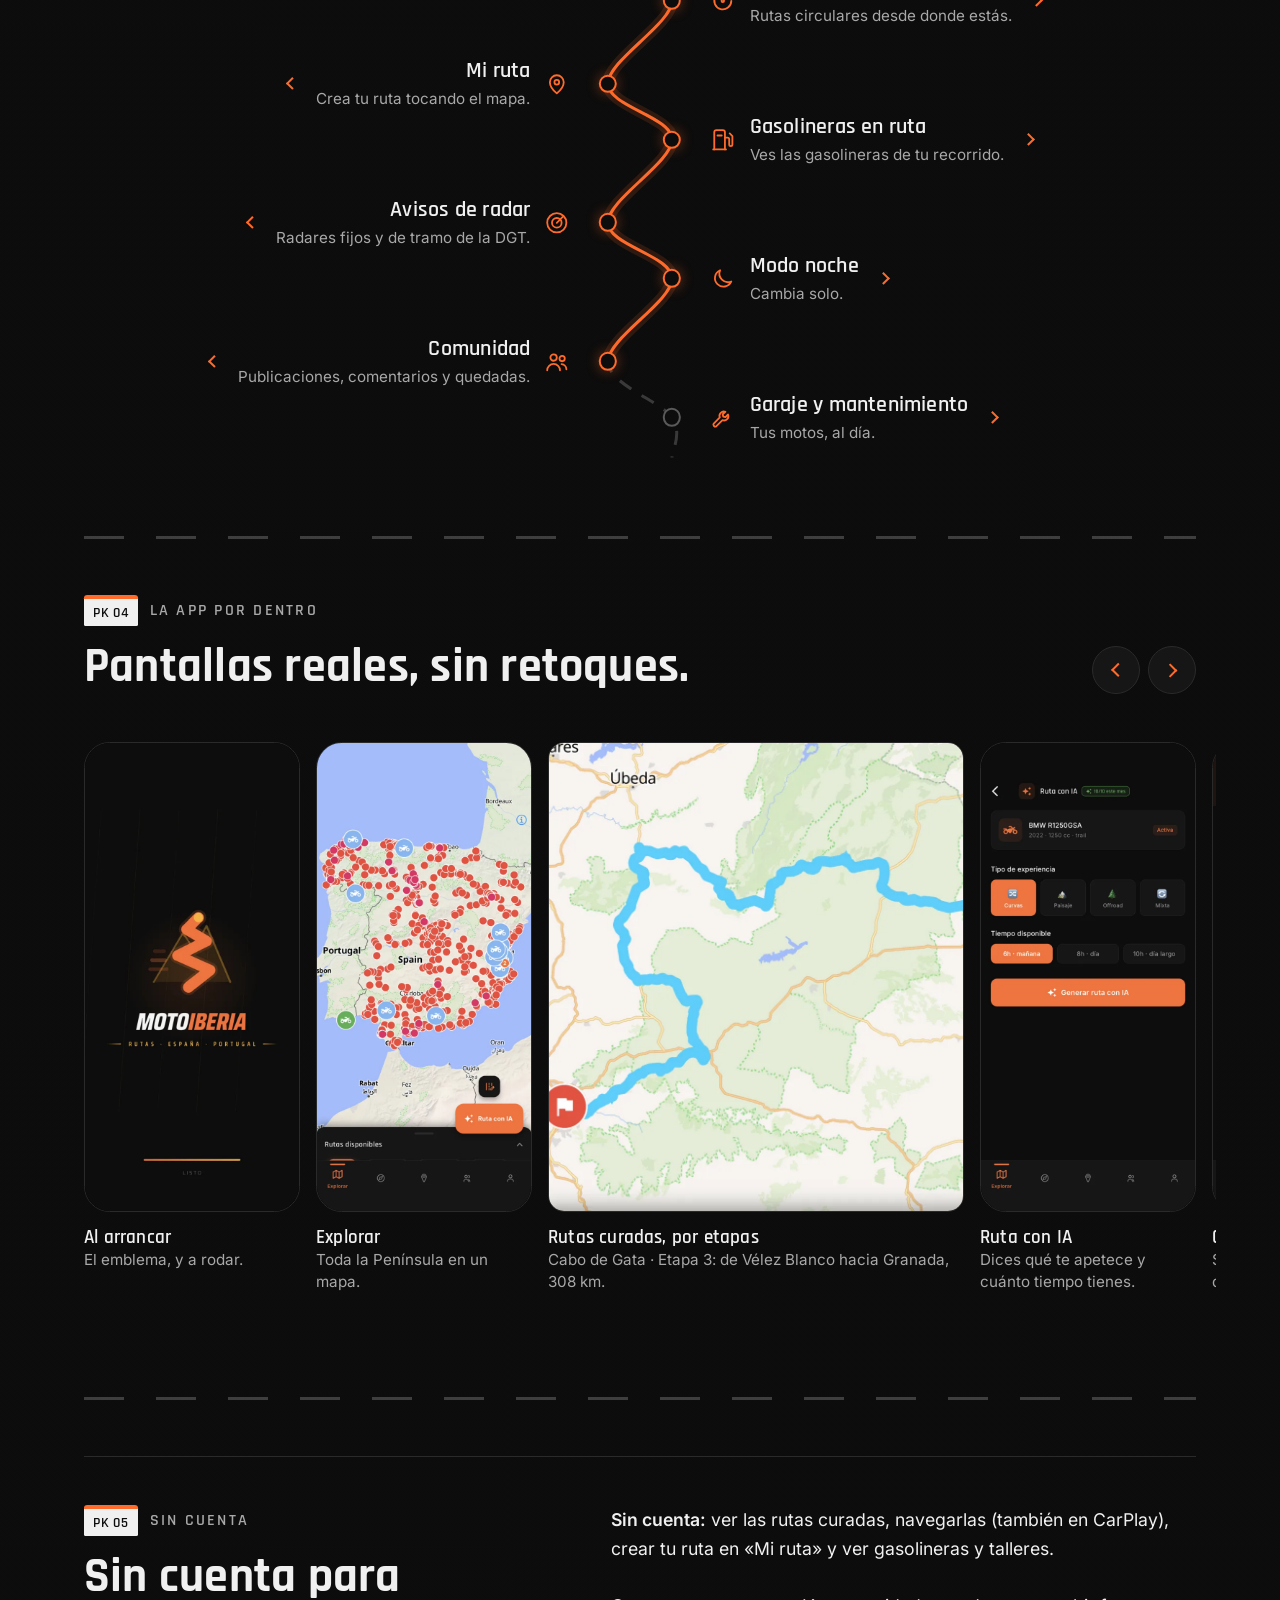
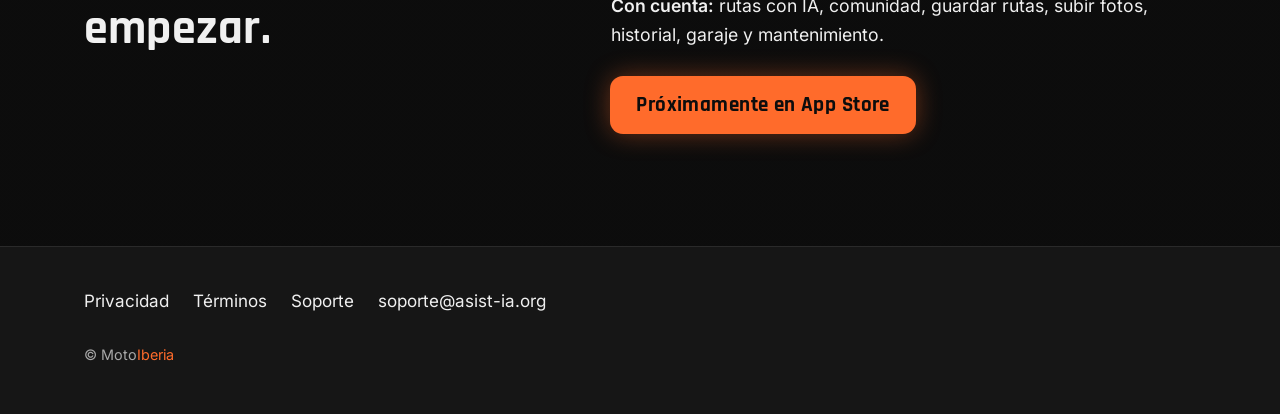
==== commit 24604ed4: "Soporte en soporte@asist-ia.org (Zoho Mail, UE); la política nombra a Zoho como proveedor del buzón " ====
--- a/index.html
+++ b/index.html
@@ -493,7 +493,7 @@
         <li><a href="privacidad.html">Privacidad</a></li>
         <li><a href="terminos.html">Términos</a></li>
         <li><a href="soporte.html">Soporte</a></li>
-        <li><a href="mailto:AsesoramientoAsistia@outlook.es">AsesoramientoAsistia@outlook.es</a></li>
+        <li><a href="mailto:soporte@asist-ia.org">soporte@asist-ia.org</a></li>
       </ul>
     </nav>
     <p>© Moto<b class="mi-i">Iberia</b></p>
